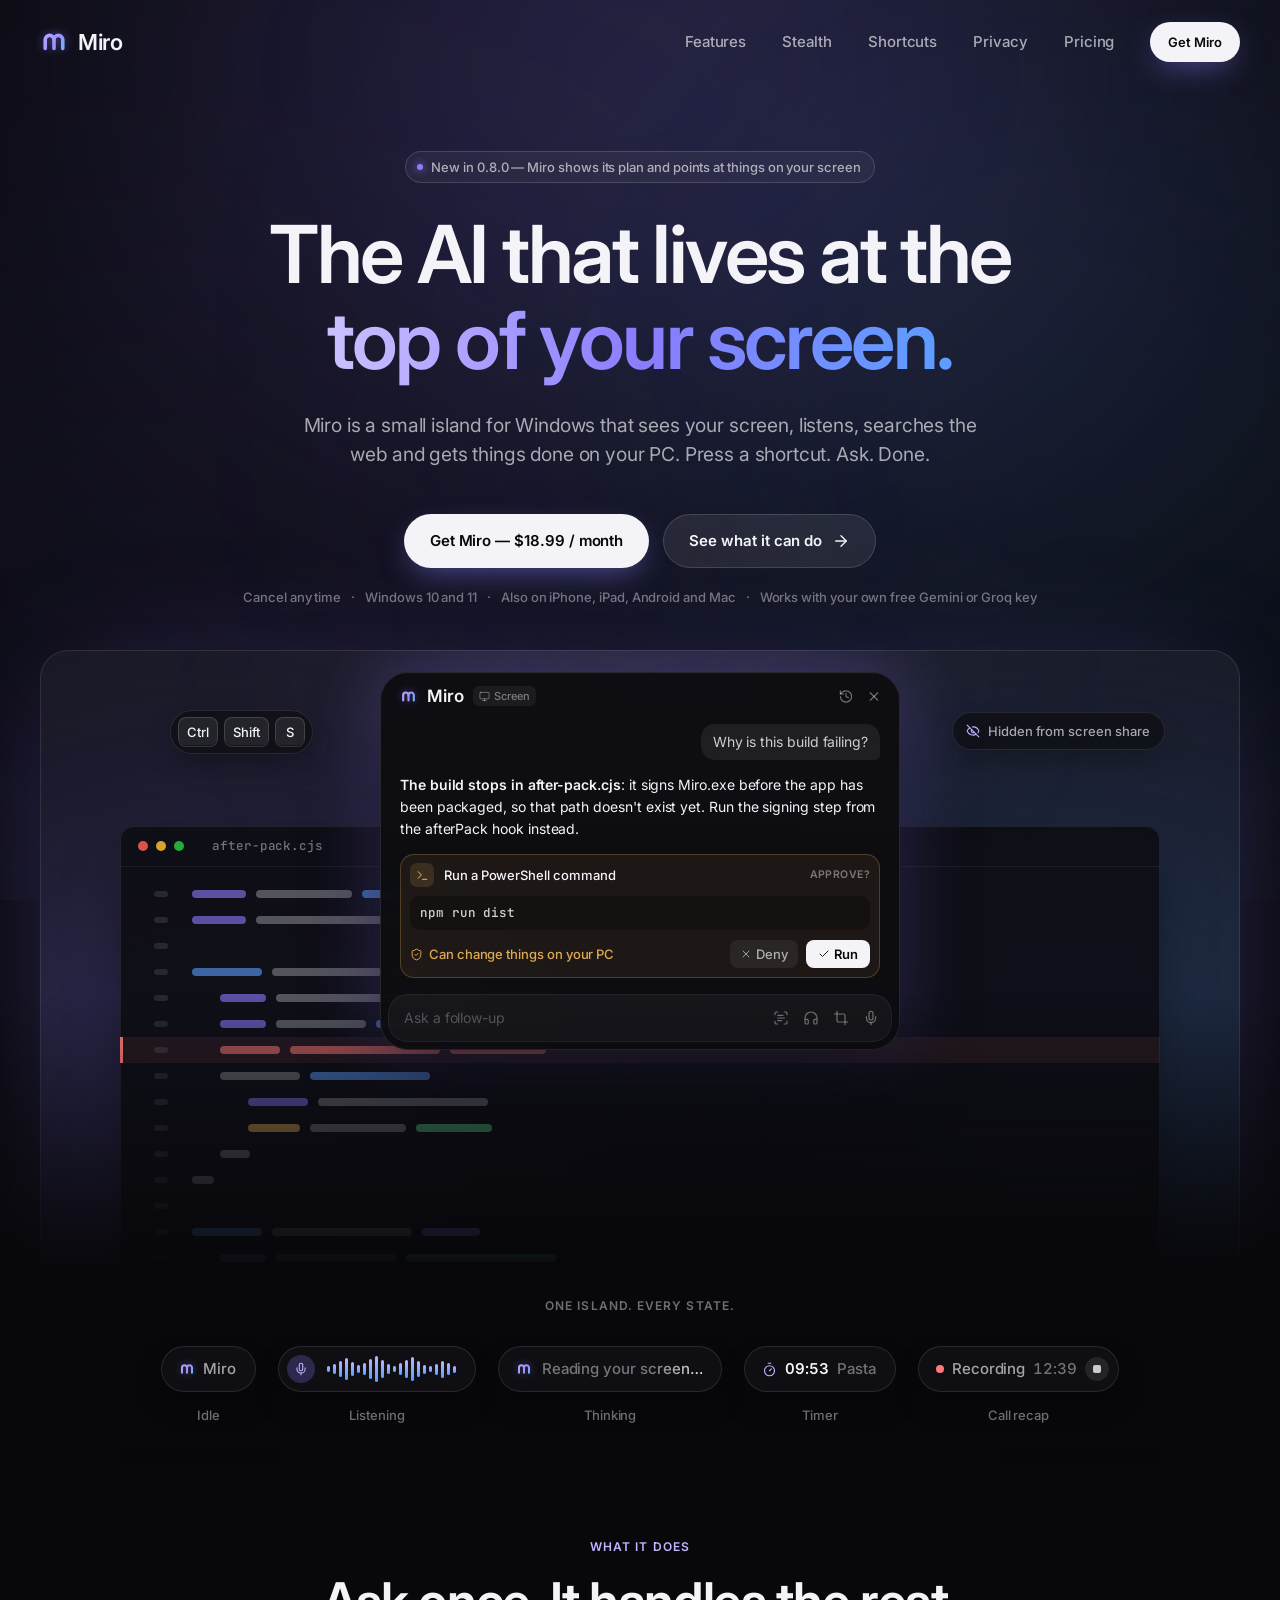
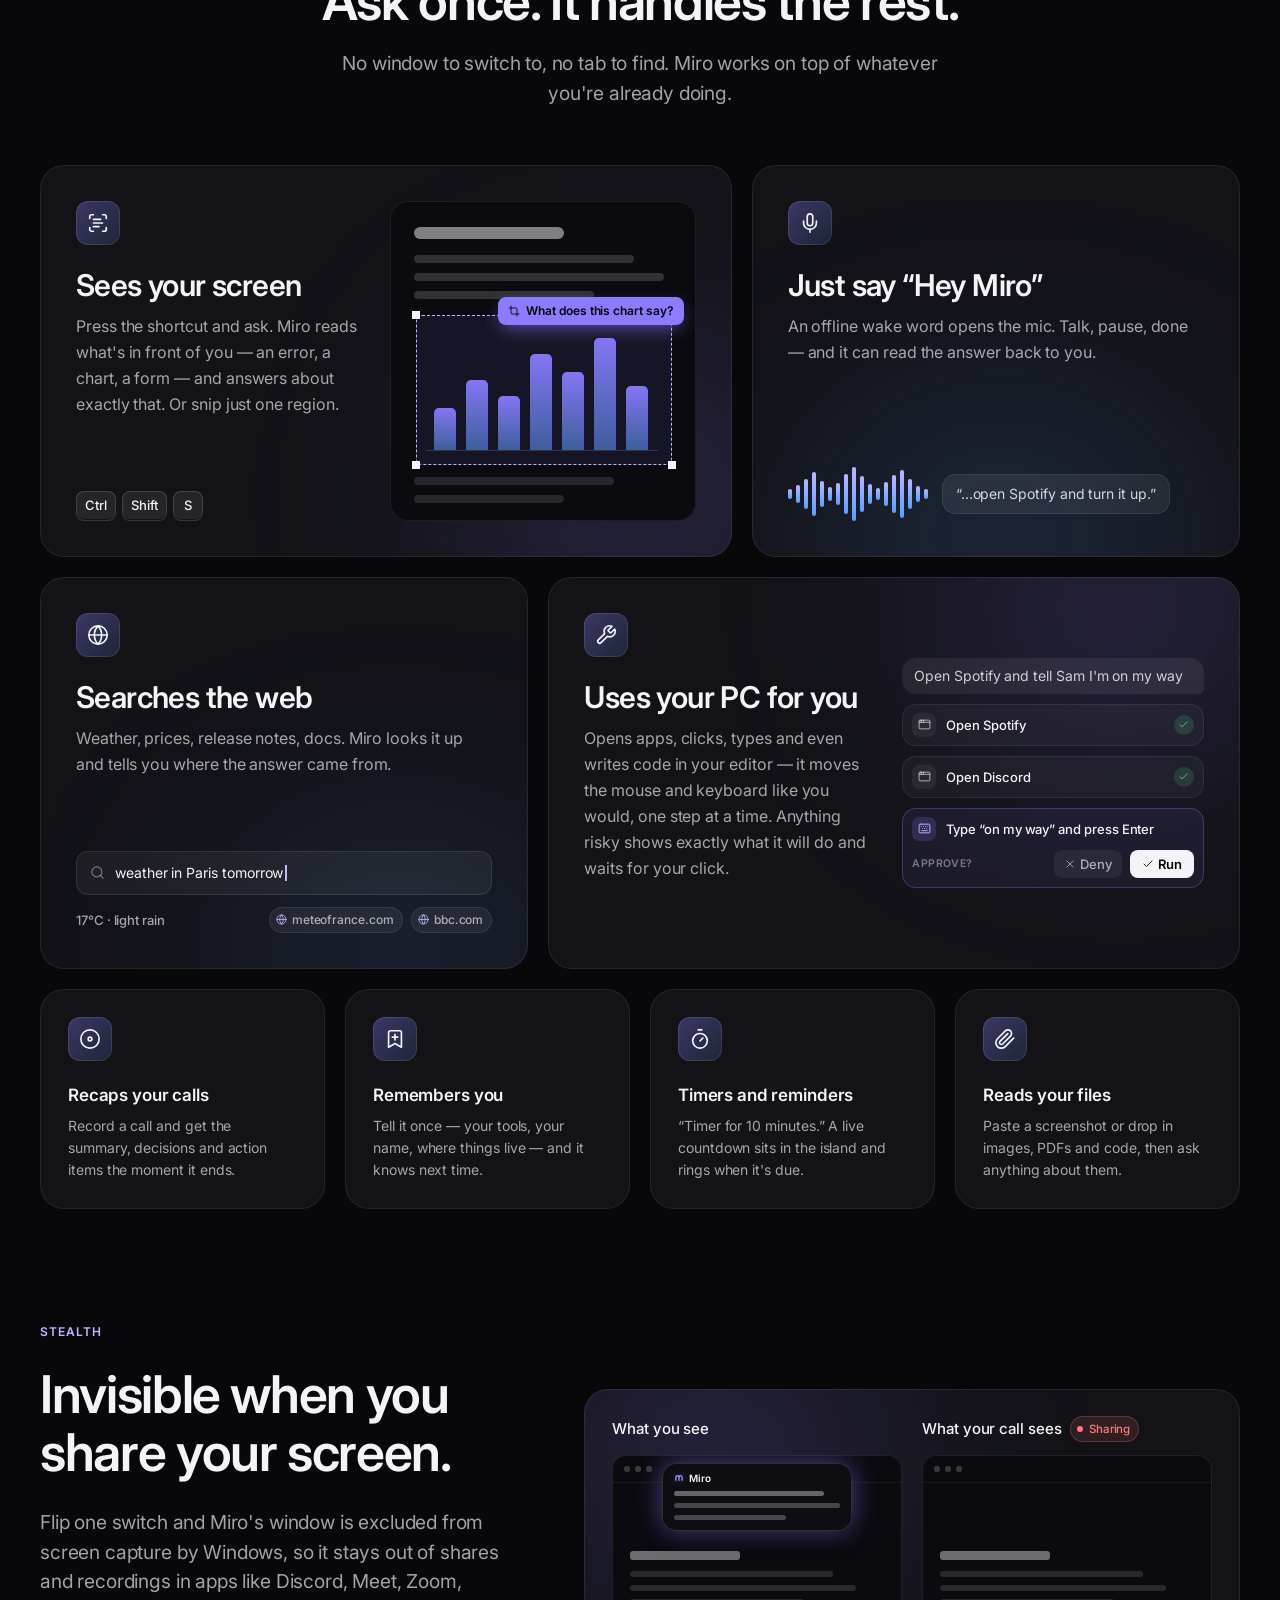
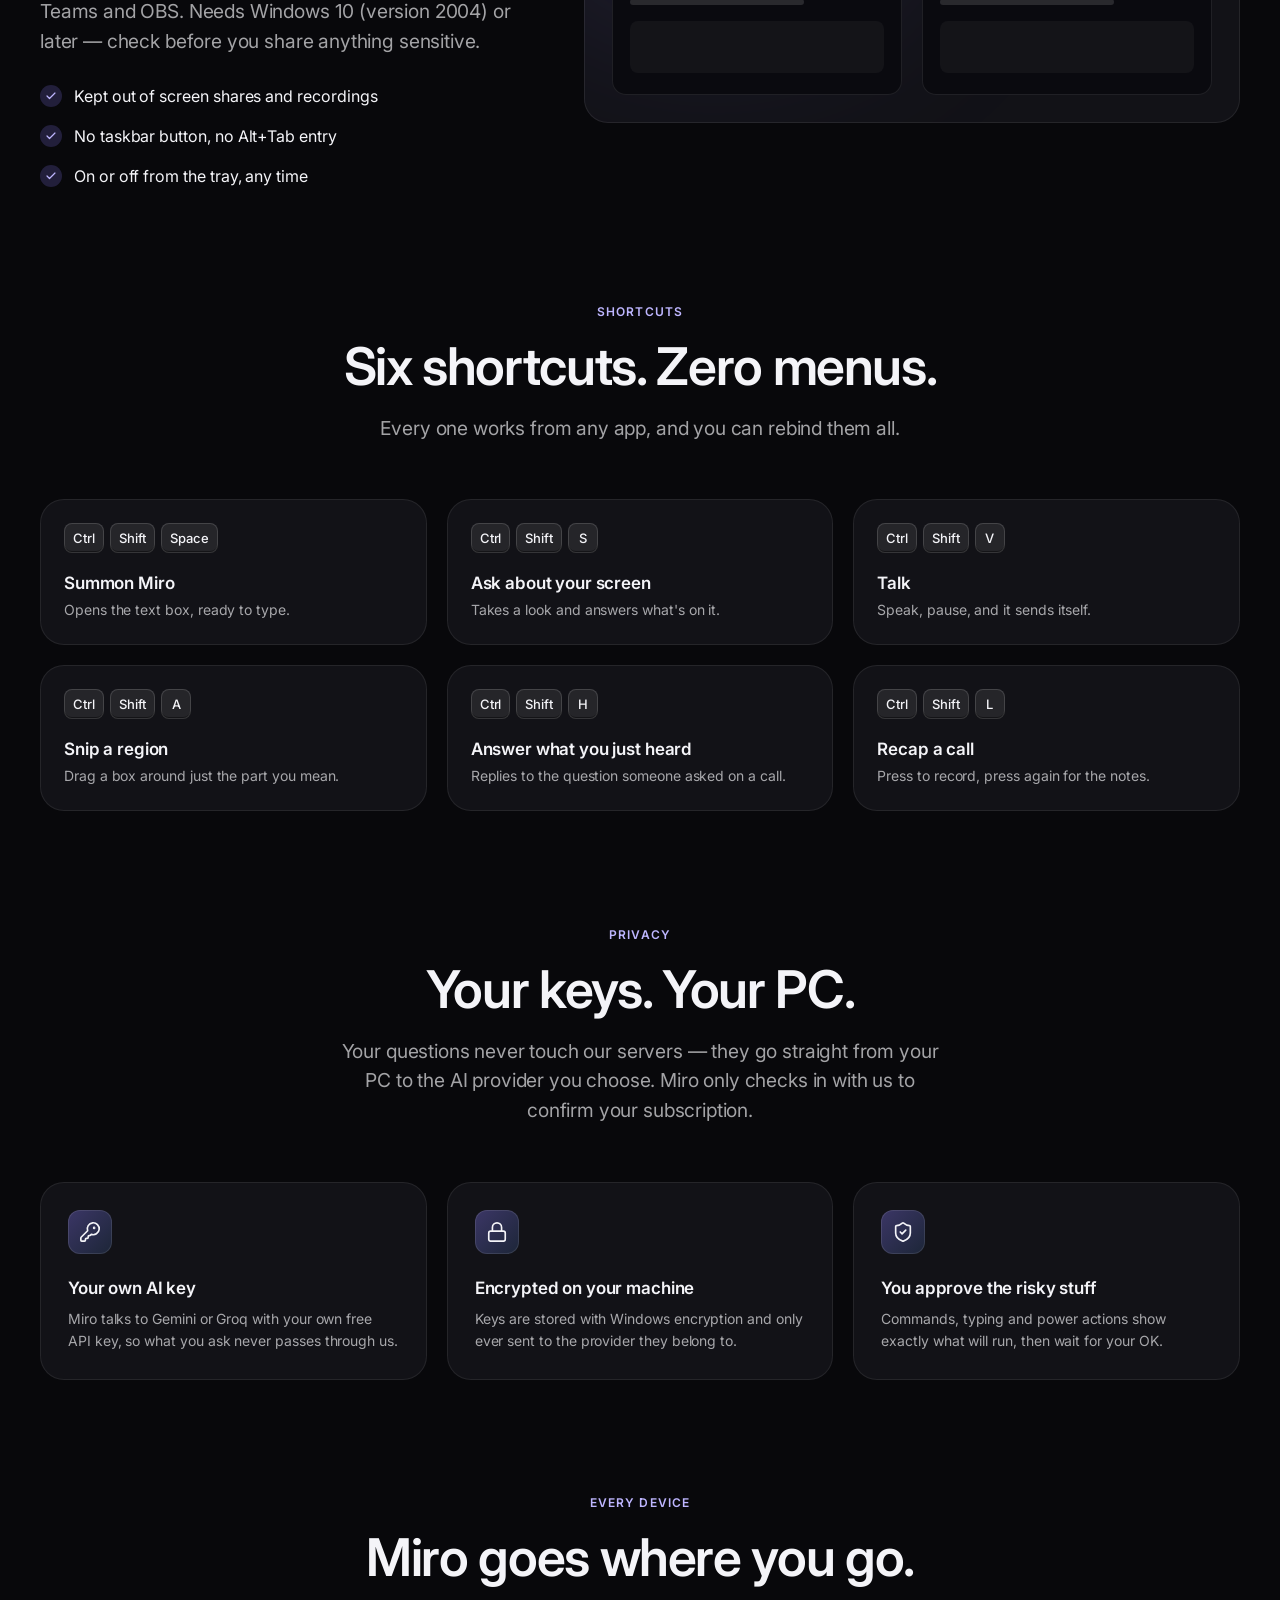
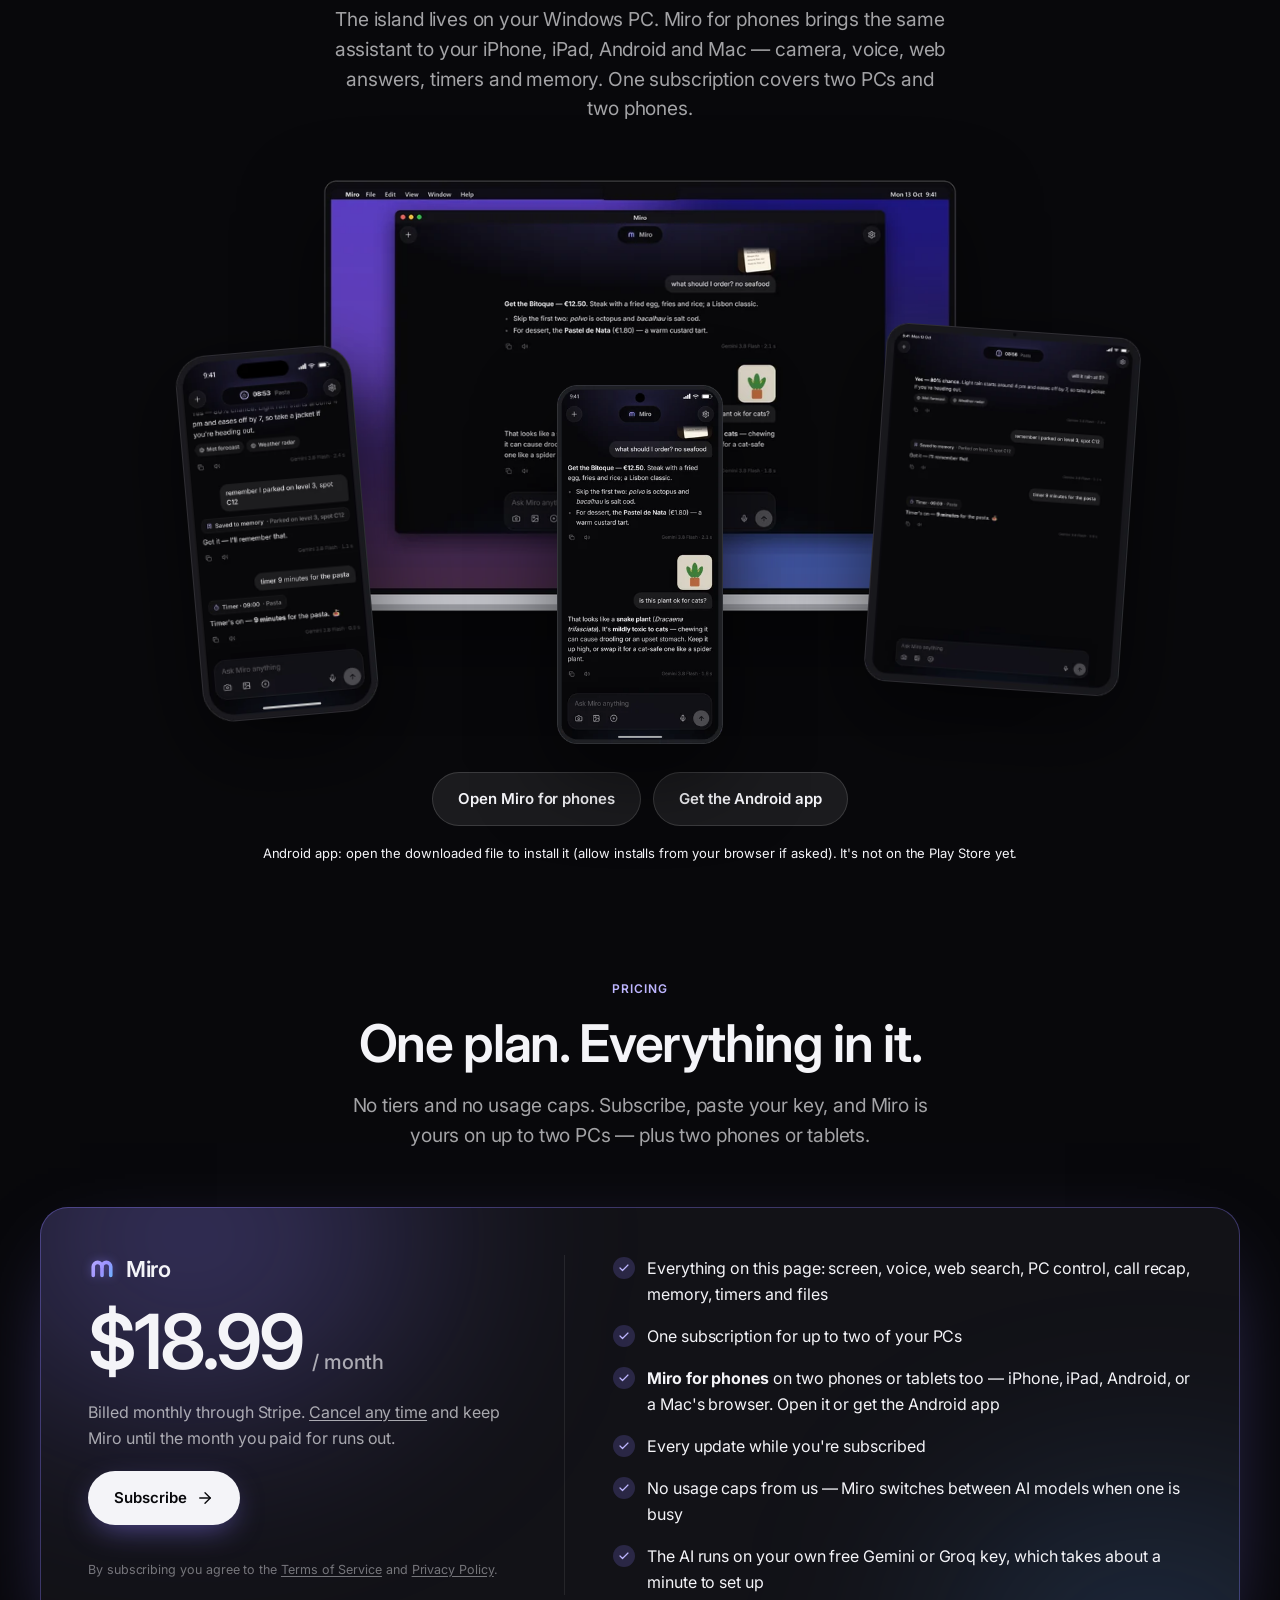
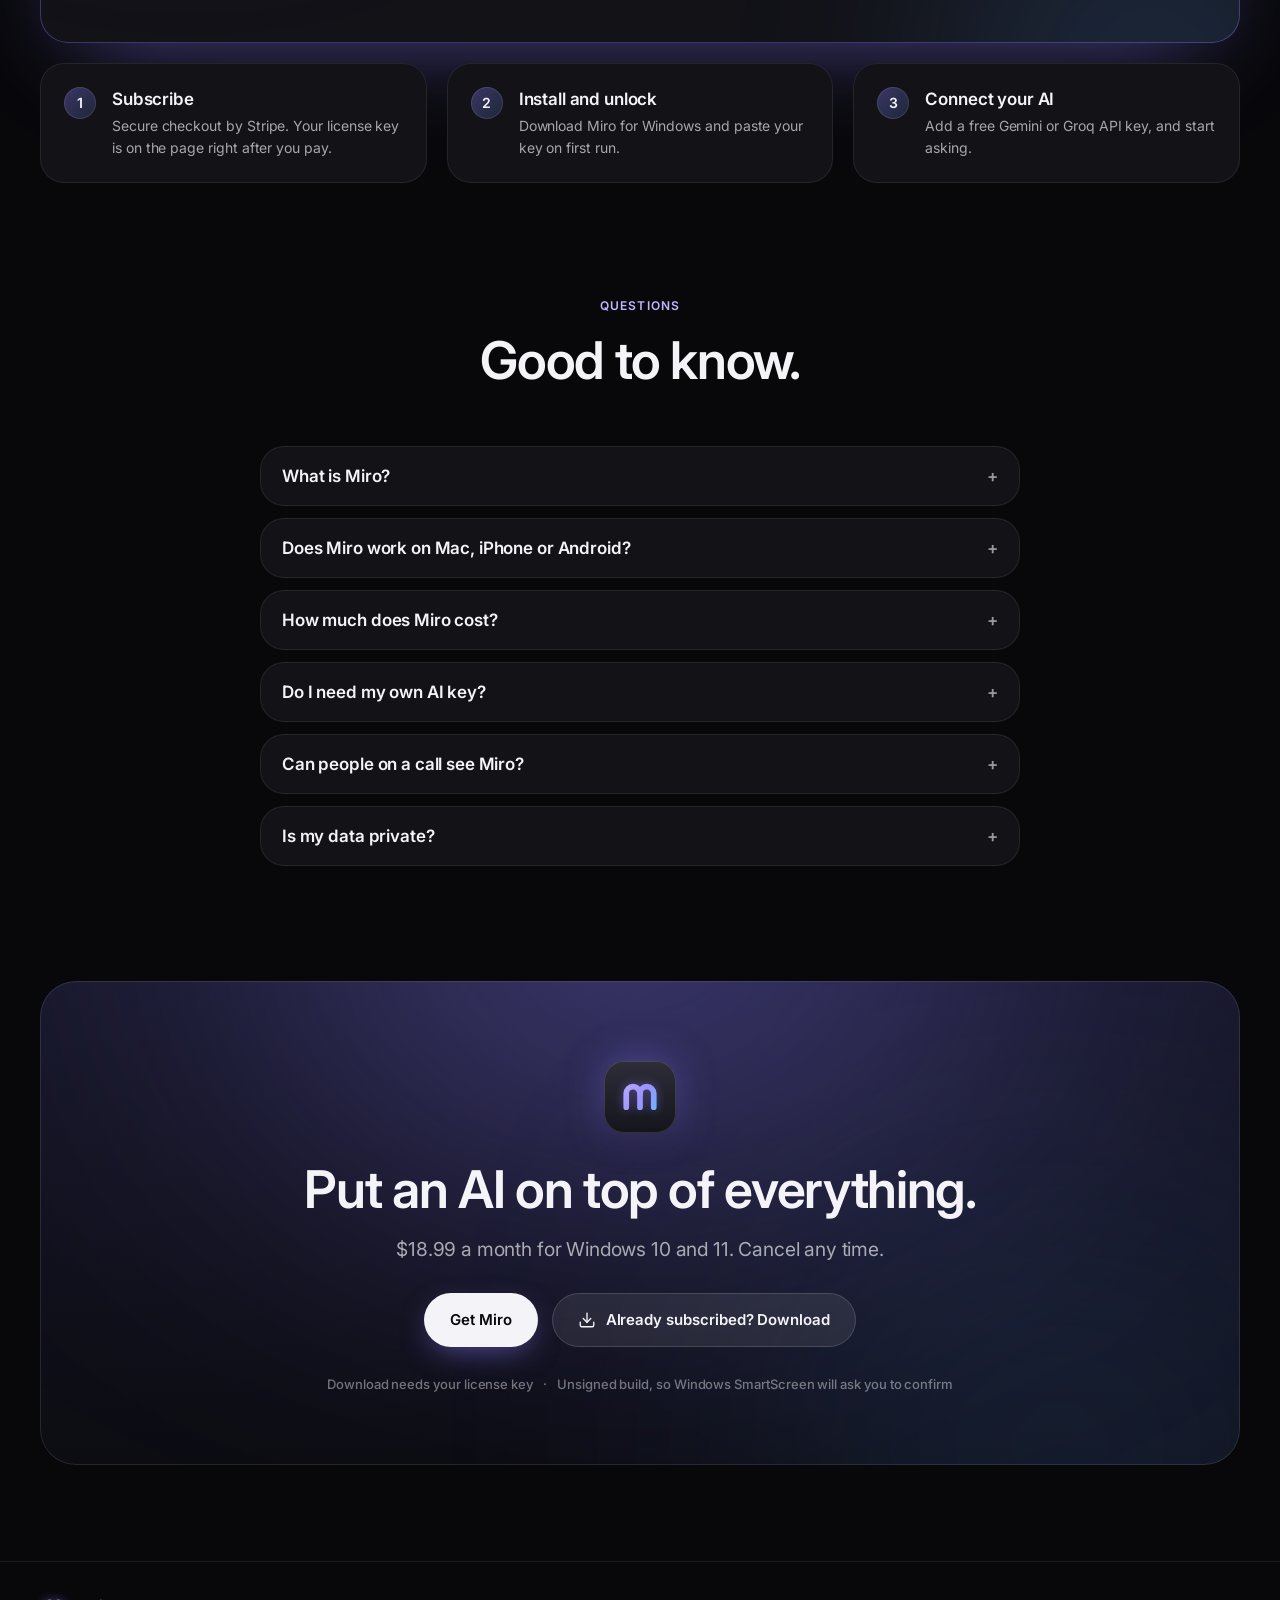
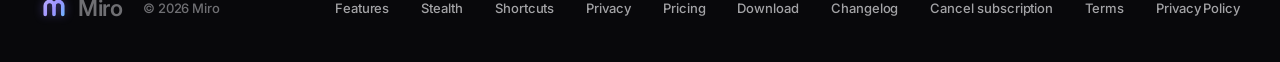
==== index.html @ 2ffd9c53 "Website Co-Authored-By: Claude Opus 5.5 <noreply@anthropic.com>" ====
<!doctype html> <html lang="en"> <head> <meta charset="utf-8" /> <meta name="viewport" content="width=device-width, initial-scale=1" /> <title>Miro — the AI that lives at the top of your screen</title> <meta name="description" content="Miro is a small AI island for Windows that sees your screen, listens, searches the web and gets things done on your PC. $18.99 a month, cancel any time." /> <meta name="theme-color" content="#08080b" /> <meta property="og:title" content="Miro — the AI that lives at the top of your screen" /> <meta property="og:description" content="Press a shortcut. Ask. Done. An AI island for Windows 10 and 11 — $18.99 a month." /> <link rel="canonical" href="https://miroassistant.github.io/" /> <meta property="og:type" content="website" /> <meta property="og:url" content="https://miroassistant.github.io/" /> <meta property="og:image" content="https://miroassistant.github.io/og.png" /> <meta property="og:image:width" content="1200" /> <meta property="og:image:height" content="630" /> <meta name="twitter:card" content="summary_large_image" /> <meta name="twitter:title" content="Miro — the AI that lives at the top of your screen" /> <meta name="twitter:description" content="Sees your screen, listens, searches, gets things done. Windows, Mac, iPhone and Android — $18.99 a month." /> <meta name="twitter:image" content="https://miroassistant.github.io/og.png" /> <script type="application/ld+json">[{"@context": "https://schema.org", "@type": "SoftwareApplication", "name": "Miro", "url": "https://miroassistant.github.io/", "applicationCategory": "ProductivityApplication", "operatingSystem": "Windows 10, Windows 11, iOS, iPadOS, Android, macOS (web)", "description": "An AI island for your screen that sees, listens, searches the web and gets things done on your PC.", "image": "https://miroassistant.github.io/og.png", "offers": {"@type": "Offer", "price": "18.99", "priceCurrency": "USD", "category": "subscription"}}, {"@context": "https://schema.org", "@type": "FAQPage", "mainEntity": [{"@type": "Question", "name": "What is Miro?", "acceptedAnswer": {"@type": "Answer", "text": "Miro is an AI assistant that sits at the top of your Windows screen like a dynamic island. Press a shortcut and ask: it can see your screen, listen, search the web, recap calls, set timers, remember things and do tasks on your PC."}}, {"@type": "Question", "name": "Does Miro work on Mac, iPhone or Android?", "acceptedAnswer": {"@type": "Answer", "text": "Yes. The full island app is for Windows 10 and 11. Miro for phones runs on iPhone, iPad, Android and in a Mac's browser, and your subscription covers two PCs plus two phones or tablets."}}, {"@type": "Question", "name": "How much does Miro cost?", "acceptedAnswer": {"@type": "Answer", "text": "$18.99 a month, billed through Stripe. There are no tiers and no usage caps from us, and you can cancel any time and keep Miro until the month you paid for runs out."}}, {"@type": "Question", "name": "Do I need my own AI key?", "acceptedAnswer": {"@type": "Answer", "text": "Yes, a free Gemini or Groq API key. It takes about a minute to make, and Miro walks you through it on first run."}}, {"@type": "Question", "name": "Can people on a call see Miro?", "acceptedAnswer": {"@type": "Answer", "text": "No. Miro's island and the boxes it draws are hidden from screenshots and screen shares, so only you see them."}}, {"@type": "Question", "name": "Is my data private?", "acceptedAnswer": {"@type": "Answer", "text": "Your questions go straight from your device to the AI provider you pick, never through our servers. Keys are stored with Windows encryption, and Miro waits for your OK before running commands, typing or power actions."}}]}]</script> <link rel="icon" href="favicon.svg" type="image/svg+xml" /> <link rel="preconnect" href="https://fonts.googleapis.com" /> <link rel="preconnect" href="https://fonts.gstatic.com" crossorigin /> <link href="https://fonts.googleapis.com/css2?family=Inter:wght@400;500;600&family=JetBrains+Mono:wght@500&display=swap" rel="stylesheet" /> <link rel="stylesheet" href="styles.css" /> </head> <body> <svg class="sprite" aria-hidden="true"> <defs> <linearGradient id="mg" x1="3" y1="6" x2="21" y2="18" gradientUnits="userSpaceOnUse"> <stop offset="0" stop-color="#B4A8FF" /> <stop offset="0.55" stop-color="#9C92FF" /> <stop offset="1" stop-color="#6FB2FF" /> </linearGradient> </defs> <symbol id="glyph" viewBox="0 0 24 24" fill="none" stroke="url(#mg)" stroke-width="3.1" stroke-linecap="round" stroke-linejoin="round"> <path d="M4.5 17.6V10.1a3.75 3.75 0 0 1 7.5 0v7.5" /> <path d="M12 10.1a3.75 3.75 0 0 1 7.5 0v7.5" /> </symbol> <symbol id="i-scan-text" viewBox="0 0 24 24"><path d="M3 7V5a2 2 0 0 1 2-2h2" /><path d="M17 3h2a2 2 0 0 1 2 2v2" /><path d="M21 17v2a2 2 0 0 1-2 2h-2" /><path d="M7 21H5a2 2 0 0 1-2-2v-2" /><path d="M7 8h8" /><path d="M7 12h10" /><path d="M7 16h6" /></symbol> <symbol id="i-mic" viewBox="0 0 24 24"><path d="M12 2a3 3 0 0 0-3 3v7a3 3 0 0 0 6 0V5a3 3 0 0 0-3-3Z" /><path d="M19 10v2a7 7 0 0 1-14 0v-2" /><line x1="12" x2="12" y1="19" y2="22" /></symbol> <symbol id="i-wrench" viewBox="0 0 24 24"><path d="M14.7 6.3a1 1 0 0 0 0 1.4l1.6 1.6a1 1 0 0 0 1.4 0l3.77-3.77a6 6 0 0 1-7.94 7.94l-6.91 6.91a2.12 2.12 0 0 1-3-3l6.91-6.91a6 6 0 0 1 7.94-7.94l-3.76 3.76z" /></symbol> <symbol id="i-globe" viewBox="0 0 24 24"><circle cx="12" cy="12" r="10" /><path d="M12 2a14.5 14.5 0 0 0 0 20 14.5 14.5 0 0 0 0-20" /><path d="M2 12h20" /></symbol> <symbol id="i-disc" viewBox="0 0 24 24"><circle cx="12" cy="12" r="10" /><circle cx="12" cy="12" r="2" /></symbol> <symbol id="i-bookmark-plus" viewBox="0 0 24 24"><path d="m19 21-7-4-7 4V5a2 2 0 0 1 2-2h10a2 2 0 0 1 2 2v16z" /><line x1="12" x2="12" y1="7" y2="13" /><line x1="15" x2="9" y1="10" y2="10" /></symbol> <symbol id="i-timer" viewBox="0 0 24 24"><line x1="10" x2="14" y1="2" y2="2" /><line x1="12" x2="15" y1="14" y2="11" /><circle cx="12" cy="14" r="8" /></symbol> <symbol id="i-paperclip" viewBox="0 0 24 24"><path d="m21.44 11.05-9.19 9.19a6 6 0 0 1-8.49-8.49l8.57-8.57A4 4 0 1 1 18 8.84l-8.59 8.57a2 2 0 0 1-2.83-2.83l8.49-8.48" /></symbol> <symbol id="i-eye-off" viewBox="0 0 24 24"><path d="M10.733 5.076a10.744 10.744 0 0 1 11.205 6.575 1 1 0 0 1 0 .696 10.747 10.747 0 0 1-1.444 2.49" /><path d="M14.084 14.158a3 3 0 0 1-4.242-4.242" /><path d="M17.479 17.499a10.75 10.75 0 0 1-15.417-5.151 1 1 0 0 1 0-.696 10.75 10.75 0 0 1 4.446-5.143" /><path d="m2 2 20 20" /></symbol> <symbol id="i-keyboard" viewBox="0 0 24 24"><path d="M10 8h.01" /><path d="M12 12h.01" /><path d="M14 8h.01" /><path d="M16 12h.01" /><path d="M18 8h.01" /><path d="M6 8h.01" /><path d="M7 16h10" /><path d="M8 12h.01" /><rect width="20" height="16" x="2" y="4" rx="2" /></symbol> <symbol id="i-key-round" viewBox="0 0 24 24"><path d="M2.586 17.414A2 2 0 0 0 2 18.828V21a1 1 0 0 0 1 1h3a1 1 0 0 0 1-1v-1a1 1 0 0 1 1-1h1a1 1 0 0 0 1-1v-1a1 1 0 0 1 1-1h.172a2 2 0 0 0 1.414-.586l.814-.814a6.5 6.5 0 1 0-4-4z" /><circle cx="16.5" cy="7.5" r=".5" fill="currentColor" /></symbol> <symbol id="i-shield-check" viewBox="0 0 24 24"><path d="M20 13c0 5-3.5 7.5-7.66 8.95a1 1 0 0 1-.67-.01C7.5 20.5 4 18 4 13V6a1 1 0 0 1 1-1c2 0 4.5-1.2 6.24-2.72a1.17 1.17 0 0 1 1.52 0C14.51 3.81 17 5 19 5a1 1 0 0 1 1 1z" /><path d="m9 12 2 2 4-4" /></symbol> <symbol id="i-lock" viewBox="0 0 24 24"><rect width="18" height="11" x="3" y="11" rx="2" ry="2" /><path d="M7 11V7a5 5 0 0 1 10 0v4" /></symbol> <symbol id="i-download" viewBox="0 0 24 24"><path d="M21 15v4a2 2 0 0 1-2 2H5a2 2 0 0 1-2-2v-4" /><polyline points="7 10 12 15 17 10" /><line x1="12" x2="12" y1="15" y2="3" /></symbol> <symbol id="i-arrow-right" viewBox="0 0 24 24"><path d="M5 12h14" /><path d="m12 5 7 7-7 7" /></symbol> <symbol id="i-check" viewBox="0 0 24 24"><path d="M20 6 9 17l-5-5" /></symbol> <symbol id="i-headphones" viewBox="0 0 24 24"><path d="M3 14h3a2 2 0 0 1 2 2v3a2 2 0 0 1-2 2H5a2 2 0 0 1-2-2v-7a9 9 0 0 1 18 0v7a2 2 0 0 1-2 2h-1a2 2 0 0 1-2-2v-3a2 2 0 0 1 2-2h3" /></symbol> <symbol id="i-crop" viewBox="0 0 24 24"><path d="M6 2v14a2 2 0 0 0 2 2h14" /><path d="M18 22V8a2 2 0 0 0-2-2H2" /></symbol> <symbol id="i-history" viewBox="0 0 24 24"><path d="M3 12a9 9 0 1 0 9-9 9.75 9.75 0 0 0-6.74 2.74L3 8" /><path d="M3 3v5h5" /><path d="M12 7v5l4 2" /></symbol> <symbol id="i-app-window" viewBox="0 0 24 24"><rect x="2" y="4" width="20" height="16" rx="2" /><path d="M10 4v4" /><path d="M2 8h20" /><path d="M6 4v4" /></symbol> <symbol id="i-terminal" viewBox="0 0 24 24"><polyline points="4 17 10 11 4 5" /><line x1="12" x2="20" y1="19" y2="19" /></symbol> <symbol id="i-x" viewBox="0 0 24 24"><path d="M18 6 6 18" /><path d="m6 6 12 12" /></symbol> <symbol id="i-monitor" viewBox="0 0 24 24"><rect width="20" height="14" x="2" y="3" rx="2" /><line x1="8" x2="16" y1="21" y2="21" /><line x1="12" x2="12" y1="17" y2="21" /></symbol> <symbol id="i-search" viewBox="0 0 24 24"><circle cx="11" cy="11" r="8" /><path d="m21 21-4.3-4.3" /></symbol> </svg> <div class="aurora" aria-hidden="true"><i></i><i></i><i></i></div> <header class="nav" id="nav"> <div class="wrap"> <a class="logo" href="#top" aria-label="Miro, back to top"><svg class="glyph"><use href="#glyph" /></svg>Miro</a> <nav class="nav-links" aria-label="Sections"> <a href="#features">Features</a> <a href="#stealth">Stealth</a> <a href="#shortcuts">Shortcuts</a> <a href="#privacy">Privacy</a> <a href="#pricing">Pricing</a> <a class="btn btn-primary btn-m" href="#pricing">Get Miro</a> </nav> </div> </header> <main id="top"> <section class="hero"> <div class="wrap"> <div class="hero-intro"> <a class="badge reveal" href="changelog.html">New in 0.8.0 — Miro shows its plan and points at things on your screen</a> <h1 class="display-xl reveal" style="--d: 1">The AI that lives at the<br /><span class="grad">top of your screen.</span></h1> <p class="body-l reveal" style="--d: 2"> Miro is a small island for Windows that sees your screen, listens, searches the web and gets things done on your PC. Press a shortcut. Ask. Done. </p> </div> <div class="hero-actions reveal" style="--d: 3"> <div class="cta-row"> <a class="btn btn-primary" href="#pricing">Get Miro — $18.99 / month</a> <a class="btn btn-secondary" href="#features">See what it can do<svg class="i"><use href="#i-arrow-right" /></svg></a> </div> <p class="fine"><span><a href="cancel.html">Cancel any time</a></span><span>Windows 10 and 11</span><span><a href="app/">Also on iPhone, iPad, Android and Mac</a></span><span>Works with your own free Gemini or Groq key</span></p> </div> <div class="stage reveal" style="--d: 4" id="stage" role="img" aria-label="Miro's island open at the top of a desktop, explaining why a build failed and asking permission to run a command."> <div class="desktop" aria-hidden="true"> <i class="wall" style="left: -120px; top: 260px; width: 620px; height: 420px; background: rgb(139 124 255 / 0.42)"></i> <i class="wall" style="left: 720px; top: 200px; width: 620px; height: 400px; background: rgb(92 158 255 / 0.34)"></i> <i class="wall" style="left: 340px; top: -120px; width: 520px; height: 220px; background: rgb(190 182 255 / 0.16); filter: blur(120px)"></i> <div class="editor"> <div class="editor-bar mono"> <i style="background: #ff5f57"></i><i style="background: #febc2e"></i><i style="background: #28c840"></i><span>after-pack.cjs</span> </div> <div class="code" id="code"></div> </div> <div class="hint" style="left: 130px; top: 60px"> <span class="keys"><kbd class="kbd">Ctrl</kbd><kbd class="kbd">Shift</kbd><kbd class="kbd">S</kbd></span> </div> <div class="hint text label-s" style="left: 912px; top: 62px"><svg class="i"><use href="#i-eye-off" /></svg>Hidden from screen share</div> <div class="island"> <div class="island-head"> <svg class="glyph"><use href="#glyph" /></svg> <span class="heading-s">Miro</span> <span class="chip"><svg class="i"><use href="#i-monitor" /></svg>Screen</span> <span class="tools"><svg class="i"><use href="#i-history" /></svg><svg class="i"><use href="#i-x" /></svg></span> </div> <div class="island-body"> <div class="bubble">Why is this build failing?</div> <p> <strong style="font-weight: 600">The build stops in after-pack.cjs</strong>: it signs Miro.exe before the app has been packaged, so that path doesn't exist yet. Run the signing step from the afterPack hook instead. </p> <div class="action warn"> <div class="action-row"> <span class="ico"><svg class="i"><use href="#i-terminal" /></svg></span>Run a PowerShell command<span class="ask">APPROVE?</span> </div> <pre class="mono">npm run dist</pre> <div class="action-btns"> <span class="note"><svg class="i"><use href="#i-shield-check" /></svg>Can change things on your PC</span> <span class="mini-btn"><svg class="i"><use href="#i-x" /></svg>Deny</span> <span class="mini-btn run"><svg class="i"><use href="#i-check" /></svg>Run</span> </div> </div> </div> <div class="composer"> Ask a follow-up <span class="tools" ><svg class="i"><use href="#i-scan-text" /></svg><svg class="i"><use href="#i-headphones" /></svg><svg class="i"><use href="#i-crop" /></svg ><svg class="i"><use href="#i-mic" /></svg ></span> </div> </div> </div> </div> </div> </section> <section class="states" aria-label="The island's states"> <div class="wrap"> <p class="eyebrow reveal">One island. Every state.</p> <div class="pills"> <div class="state reveal" style="--d: 1"> <div class="pill"><svg class="glyph"><use href="#glyph" /></svg>Miro</div> Idle </div> <div class="state reveal" style="--d: 2"> <div class="pill" style="gap: 12px"> <span class="mic"><svg class="i"><use href="#i-mic" /></svg></span><span class="wave" data-bars="6,10,16,22,14,8,12,20,26,18,10,6,12,18,24,16,9,6,11,17,12,7"></span> </div> Listening </div> <div class="state reveal" style="--d: 3"> <div class="pill" style="gap: 10px"><svg class="glyph"><use href="#glyph" /></svg><span class="shimmer">Reading your screen…</span></div> Thinking </div> <div class="state reveal" style="--d: 4"> <div class="pill"><svg class="i timer"><use href="#i-timer" /></svg><b id="countdown">09:58</b><span class="dim">Pasta</span></div> Timer </div> <div class="state reveal" style="--d: 5"> <div class="pill"><span class="rec"></span>Recording<span class="dim" id="elapsed">12:34</span><span class="stop"></span></div> Call recap </div> </div> </div> </section> <section class="section" id="features"> <div class="wrap"> <div class="section-head"> <p class="eyebrow reveal">What it does</p> <h2 class="display-l reveal" style="--d: 1">Ask once. It handles the rest.</h2> <p class="body-l reveal" style="--d: 2">No window to switch to, no tab to find. Miro works on top of whatever you're already doing.</p> </div> <div class="bento"> <article class="card f-screen reveal"> <i class="glow" style="left: 420px; top: 180px; width: 360px; height: 300px; background: rgb(139 124 255 / 0.2)"></i> <div class="f-col"> <span class="tile"><svg class="i"><use href="#i-scan-text" /></svg></span> <div class="f-copy"> <h3 class="heading-l">Sees your screen</h3> <p class="body-m">Press the shortcut and ask. Miro reads what's in front of you — an error, a chart, a form — and answers about exactly that. Or snip just one region.</p> </div> <span class="keys push"><kbd class="kbd">Ctrl</kbd><kbd class="kbd">Shift</kbd><kbd class="kbd">S</kbd></span> </div> <div class="mini-screen" aria-hidden="true"> <i class="l" style="top: 26px; width: 150px; height: 12px; border-radius: 6px; background: rgb(244 244 248 / 0.5)"></i> <i class="l" style="top: 54px; width: 220px"></i><i class="l" style="top: 72px; width: 250px"></i><i class="l" style="top: 90px; width: 180px"></i> <div class="chart"> <i style="--h: 42; --n: 0"></i><i style="--h: 70; --n: 1"></i><i style="--h: 54; --n: 2"></i><i style="--h: 96; --n: 3"></i><i style="--h: 78; --n: 4"></i><i style="--h: 112; --n: 5"></i ><i style="--h: 64; --n: 6"></i> </div> <i class="l" style="top: 276px; width: 200px; opacity: 0.75"></i><i class="l" style="top: 294px; width: 150px; opacity: 0.75"></i> <div class="snip"></div> <div class="snip-tag"><svg class="i"><use href="#i-crop" /></svg>What does this chart say?</div> </div> </article> <article class="card f-voice reveal" style="--d: 1"> <i class="glow" style="left: 60px; top: 250px; width: 380px; height: 240px; background: rgb(92 158 255 / 0.2)"></i> <div class="f-col"> <span class="tile"><svg class="i"><use href="#i-mic" /></svg></span> <div class="f-copy"> <h3 class="heading-l">Just say “Hey Miro”</h3> <p class="body-m">An offline wake word opens the mic. Talk, pause, done — and it can read the answer back to you.</p> </div> <div class="voice-line push"> <span class="wave big" data-bars="10,18,30,44,26,14,22,40,54,36,20,12,24,38,48,30,16,10"></span> <span class="quote">“…open Spotify and turn it up.”</span> </div> </div> </article> <article class="card f-web reveal"> <i class="glow" style="left: 180px; top: 260px; width: 360px; height: 220px; background: rgb(92 158 255 / 0.16)"></i> <div class="f-col"> <span class="tile"><svg class="i"><use href="#i-globe" /></svg></span> <div class="f-copy"> <h3 class="heading-l">Searches the web</h3> <p class="body-m">Weather, prices, release notes, docs. Miro looks it up and tells you where the answer came from.</p> </div> <div class="search push" aria-hidden="true"> <div class="query"><svg class="i"><use href="#i-search" /></svg><span class="caret">weather in Paris tomorrow</span></div> <div class="sources"> <span>17°C · light rain</span> <span class="source"><svg class="i"><use href="#i-globe" /></svg>meteofrance.com</span> <span class="source"><svg class="i"><use href="#i-globe" /></svg>bbc.com</span> </div> </div> </div> </article> <article class="card f-pc reveal" style="--d: 1"> <i class="glow" style="left: 380px; top: -120px; width: 380px; height: 300px; background: rgb(139 124 255 / 0.18)"></i> <div class="f-col"> <span class="tile"><svg class="i"><use href="#i-wrench" /></svg></span> <div class="f-copy"> <h3 class="heading-l">Uses your PC for you</h3> <p class="body-m">Opens apps, clicks, types and even writes code in your editor — it moves the mouse and keyboard like you would, one step at a time. Anything risky shows exactly what it will do and waits for your click.</p> </div> </div> <div class="actions" aria-hidden="true"> <div class="bubble">Open Spotify and tell Sam I'm on my way</div> <div class="action"> <div class="action-row"> <span class="ico"><svg class="i"><use href="#i-app-window" /></svg></span>Open Spotify<span class="ok"><svg class="i"><use href="#i-check" /></svg></span> </div> </div> <div class="action"> <div class="action-row"> <span class="ico"><svg class="i"><use href="#i-app-window" /></svg></span>Open Discord<span class="ok"><svg class="i"><use href="#i-check" /></svg></span> </div> </div> <div class="action violet"> <div class="action-row"> <span class="ico"><svg class="i"><use href="#i-keyboard" /></svg></span>Type “on my way” and press Enter </div> <div class="action-btns"> <span class="ask">APPROVE?</span> <span class="mini-btn"><svg class="i"><use href="#i-x" /></svg>Deny</span> <span class="mini-btn run"><svg class="i"><use href="#i-check" /></svg>Run</span> </div> </div> </div> </article> <article class="card f-small reveal"> <div class="f-col"> <span class="tile"><svg class="i"><use href="#i-disc" /></svg></span> <div class="f-copy"> <h3 class="heading-s">Recaps your calls</h3> <p class="body-s">Record a call and get the summary, decisions and action items the moment it ends.</p> </div> </div> </article> <article class="card f-small reveal" style="--d: 1"> <div class="f-col"> <span class="tile"><svg class="i"><use href="#i-bookmark-plus" /></svg></span> <div class="f-copy"> <h3 class="heading-s">Remembers you</h3> <p class="body-s">Tell it once — your tools, your name, where things live — and it knows next time.</p> </div> </div> </article> <article class="card f-small reveal" style="--d: 2"> <div class="f-col"> <span class="tile"><svg class="i"><use href="#i-timer" /></svg></span> <div class="f-copy"> <h3 class="heading-s">Timers and reminders</h3> <p class="body-s">“Timer for 10 minutes.” A live countdown sits in the island and rings when it's due.</p> </div> </div> </article> <article class="card f-small reveal" style="--d: 3"> <div class="f-col"> <span class="tile"><svg class="i"><use href="#i-paperclip" /></svg></span> <div class="f-copy"> <h3 class="heading-s">Reads your files</h3> <p class="body-s">Paste a screenshot or drop in images, PDFs and code, then ask anything about them.</p> </div> </div> </article> </div> </div> </section> <section class="section stealth" id="stealth"> <div class="wrap"> <div class="stealth-copy"> <p class="eyebrow reveal">Stealth</p> <h2 class="display-l reveal" style="--d: 1">Invisible when you share your screen.</h2> <p class="body-l reveal" style="--d: 2"> Flip one switch and Miro's window is excluded from screen capture by Windows, so it stays out of shares and recordings in apps like Discord, Meet, Zoom, Teams and OBS. Needs Windows 10 (version 2004) or later — check before you share anything sensitive. </p> <ul class="bullets reveal" style="--d: 3"> <li><svg class="i"><use href="#i-check" /></svg>Kept out of screen shares and recordings</li> <li><svg class="i"><use href="#i-check" /></svg>No taskbar button, no Alt+Tab entry</li> <li><svg class="i"><use href="#i-check" /></svg>On or off from the tray, any time</li> </ul> </div> <div class="card compare reveal" style="--d: 2" role="img" aria-label="Side by side: your screen shows Miro's island; the screen your call sees does not."> <i class="glow" style="left: -40px; top: -60px; width: 340px; height: 260px; background: rgb(139 124 255 / 0.22)"></i> <div aria-hidden="true"> <h3>What you see</h3> <div class="screen"> <i class="l" style="top: 96px; width: 110px; height: 9px; background: rgb(244 244 248 / 0.42)"></i><i class="l" style="top: 116px; width: 70%"></i><i class="l" style="top: 130px; width: 78%"></i ><i class="l" style="top: 144px; width: 60%"></i> <div class="blk"></div> <div class="mini-island"> <span><svg class="glyph"><use href="#glyph" /></svg>Miro</span><i style="width: 150px; background: rgb(244 244 248 / 0.38)"></i><i style="width: 166px"></i><i style="width: 112px"></i> </div> </div> </div> <div aria-hidden="true"> <h3>What your call sees <span class="sharing">Sharing</span></h3> <div class="screen"> <i class="l" style="top: 96px; width: 110px; height: 9px; background: rgb(244 244 248 / 0.42)"></i><i class="l" style="top: 116px; width: 70%"></i><i class="l" style="top: 130px; width: 78%"></i ><i class="l" style="top: 144px; width: 60%"></i> <div class="blk"></div> </div> </div> </div> </div> </section> <section class="section" id="shortcuts"> <div class="wrap"> <div class="section-head"> <p class="eyebrow reveal">Shortcuts</p> <h2 class="display-l reveal" style="--d: 1">Six shortcuts. Zero menus.</h2> <p class="body-l reveal" style="--d: 2">Every one works from any app, and you can rebind them all.</p> </div> <div class="grid-3"> <article class="card shortcut reveal"> <span class="keys"><kbd class="kbd">Ctrl</kbd><kbd class="kbd">Shift</kbd><kbd class="kbd">Space</kbd></span> <div class="f-copy"><h3 class="heading-s">Summon Miro</h3><p class="body-s">Opens the text box, ready to type.</p></div> </article> <article class="card shortcut reveal" style="--d: 1"> <span class="keys"><kbd class="kbd">Ctrl</kbd><kbd class="kbd">Shift</kbd><kbd class="kbd">S</kbd></span> <div class="f-copy"><h3 class="heading-s">Ask about your screen</h3><p class="body-s">Takes a look and answers what's on it.</p></div> </article> <article class="card shortcut reveal" style="--d: 2"> <span class="keys"><kbd class="kbd">Ctrl</kbd><kbd class="kbd">Shift</kbd><kbd class="kbd">V</kbd></span> <div class="f-copy"><h3 class="heading-s">Talk</h3><p class="body-s">Speak, pause, and it sends itself.</p></div> </article> <article class="card shortcut reveal"> <span class="keys"><kbd class="kbd">Ctrl</kbd><kbd class="kbd">Shift</kbd><kbd class="kbd">A</kbd></span> <div class="f-copy"><h3 class="heading-s">Snip a region</h3><p class="body-s">Drag a box around just the part you mean.</p></div> </article> <article class="card shortcut reveal" style="--d: 1"> <span class="keys"><kbd class="kbd">Ctrl</kbd><kbd class="kbd">Shift</kbd><kbd class="kbd">H</kbd></span> <div class="f-copy"><h3 class="heading-s">Answer what you just heard</h3><p class="body-s">Replies to the question someone asked on a call.</p></div> </article> <article class="card shortcut reveal" style="--d: 2"> <span class="keys"><kbd class="kbd">Ctrl</kbd><kbd class="kbd">Shift</kbd><kbd class="kbd">L</kbd></span> <div class="f-copy"><h3 class="heading-s">Recap a call</h3><p class="body-s">Press to record, press again for the notes.</p></div> </article> </div> </div> </section> <section class="section privacy" id="privacy"> <div class="wrap"> <div class="section-head"> <p class="eyebrow reveal">Privacy</p> <h2 class="display-l reveal" style="--d: 1">Your keys. Your PC.</h2> <p class="body-l reveal" style="--d: 2">Your questions never touch our servers — they go straight from your PC to the AI provider you choose. Miro only checks in with us to confirm your subscription.</p> </div> <div class="grid-3"> <article class="card reveal"> <span class="tile"><svg class="i"><use href="#i-key-round" /></svg></span> <div class="f-copy"><h3 class="heading-s">Your own AI key</h3><p class="body-s">Miro talks to Gemini or Groq with your own free API key, so what you ask never passes through us.</p></div> </article> <article class="card reveal" style="--d: 1"> <span class="tile"><svg class="i"><use href="#i-lock" /></svg></span> <div class="f-copy"><h3 class="heading-s">Encrypted on your machine</h3><p class="body-s">Keys are stored with Windows encryption and only ever sent to the provider they belong to.</p></div> </article> <article class="card reveal" style="--d: 2"> <span class="tile"><svg class="i"><use href="#i-shield-check" /></svg></span> <div class="f-copy"><h3 class="heading-s">You approve the risky stuff</h3><p class="body-s">Commands, typing and power actions show exactly what will run, then wait for your OK.</p></div> </article> </div> </div> </section> <section class="section" id="devices"> <div class="wrap"> <div class="section-head"> <p class="eyebrow reveal">Every device</p> <h2 class="display-l reveal" style="--d: 1">Miro goes where you go.</h2> <p class="body-l reveal" style="--d: 2">The island lives on your Windows PC. Miro for phones brings the same assistant to your iPhone, iPad, Android and Mac — camera, voice, web answers, timers and memory. One subscription covers two PCs and two phones.</p> </div> <div class="devices reveal" style="--d: 2"> <img class="dev-mac" src="img/mac.webp" width="846" height="520" alt="Miro for phones open in a Mac's browser" loading="lazy" /> <img class="dev-ipad" src="img/ipad-chat.webp" width="397" height="560" alt="Miro on an iPad" loading="lazy" /> <img class="dev-iphone" src="img/iphone-chat.webp" width="269" height="560" alt="Miro on an iPhone" loading="lazy" /> <img class="dev-android" src="img/android-camera.webp" width="260" height="560" alt="Miro on an Android phone" loading="lazy" /> </div> <p class="devices-cta reveal"><a class="btn btn-secondary" href="app/">Open Miro for phones</a> <a class="btn btn-secondary" href="download/Miro-Android.apk" download>Get the Android app</a></p> <p class="devices-note reveal">Android app: open the downloaded file to install it (allow installs from your browser if asked). It's not on the Play Store yet.</p> </div> </section> <section class="section" id="pricing"> <div class="wrap"> <div class="section-head"> <p class="eyebrow reveal">Pricing</p> <h2 class="display-l reveal" style="--d: 1">One plan. Everything in it.</h2> <p class="body-l reveal" style="--d: 2">No tiers and no usage caps. Subscribe, paste your key, and Miro is yours on up to two PCs — plus two phones or tablets.</p> </div> <div class="card plan reveal"> <i class="glow" style="left: -80px; top: -140px; width: 460px; height: 340px; background: rgb(139 124 255 / 0.3)"></i> <i class="glow" style="right: -120px; bottom: -160px; width: 420px; height: 300px; background: rgb(92 158 255 / 0.18)"></i> <div class="plan-buy"> <span class="logo"><svg class="glyph"><use href="#glyph" /></svg>Miro</span> <p class="price"><b>$18.99</b><span>/ month</span></p> <p class="body-m">Billed monthly through Stripe. <a href="cancel.html">Cancel any time</a> and keep Miro until the month you paid for runs out.</p> <a class="btn btn-primary" data-buy href="#pricing">Subscribe<svg class="i"><use href="#i-arrow-right" /></svg></a> <p class="agree">By subscribing you agree to the <a href="terms.html">Terms of Service</a> and <a href="privacy.html">Privacy Policy</a>.</p> </div> <ul class="plan-list"> <li><svg class="i"><use href="#i-check" /></svg>Everything on this page: screen, voice, web search, PC control, call recap, memory, timers and files</li> <li><svg class="i"><use href="#i-check" /></svg>One subscription for up to two of your PCs</li> <li><svg class="i"><use href="#i-check" /></svg><span><b>Miro for phones</b> on two phones or tablets too — iPhone, iPad, Android, or a Mac's browser. <a href="app/">Open it</a> or <a href="download/Miro-Android.apk" download>get the Android app</a></span></li> <li><svg class="i"><use href="#i-check" /></svg>Every update while you're subscribed</li> <li><svg class="i"><use href="#i-check" /></svg>No usage caps from us — Miro switches between AI models when one is busy</li> <li><svg class="i"><use href="#i-check" /></svg>The AI runs on your own free Gemini or Groq key, which takes about a minute to set up</li> </ul> </div> <ol class="steps"> <li class="card reveal"> <span class="step-n">1</span> <div class="f-copy"><h3 class="heading-s">Subscribe</h3><p class="body-s">Secure checkout by Stripe. Your license key is on the page right after you pay.</p></div> </li> <li class="card reveal" style="--d: 1"> <span class="step-n">2</span> <div class="f-copy"><h3 class="heading-s">Install and unlock</h3><p class="body-s">Download Miro for Windows and paste your key on first run.</p></div> </li> <li class="card reveal" style="--d: 2"> <span class="step-n">3</span> <div class="f-copy"><h3 class="heading-s">Connect your AI</h3><p class="body-s">Add a free Gemini or Groq API key, and start asking.</p></div> </li> </ol> </div> </section> <section class="section" id="faq"> <div class="wrap"> <div class="section-head"> <p class="eyebrow reveal">Questions</p> <h2 class="display-l reveal" style="--d: 1">Good to know.</h2> </div> <div class="faq"> <details class="card reveal"><summary class="heading-s">What is Miro?</summary><p class="body-s">Miro is an AI assistant that sits at the top of your Windows screen like a dynamic island. Press a shortcut and ask: it can see your screen, listen, search the web, recap calls, set timers, remember things and do tasks on your PC.</p></details> <details class="card reveal"><summary class="heading-s">Does Miro work on Mac, iPhone or Android?</summary><p class="body-s">Yes. The full island app is for Windows 10 and 11. Miro for phones runs on iPhone, iPad, Android and in a Mac's browser, and your subscription covers two PCs plus two phones or tablets.</p></details> <details class="card reveal"><summary class="heading-s">How much does Miro cost?</summary><p class="body-s">$18.99 a month, billed through Stripe. There are no tiers and no usage caps from us, and you can cancel any time and keep Miro until the month you paid for runs out.</p></details> <details class="card reveal"><summary class="heading-s">Do I need my own AI key?</summary><p class="body-s">Yes, a free Gemini or Groq API key. It takes about a minute to make, and Miro walks you through it on first run.</p></details> <details class="card reveal"><summary class="heading-s">Can people on a call see Miro?</summary><p class="body-s">No. Miro's island and the boxes it draws are hidden from screenshots and screen shares, so only you see them.</p></details> <details class="card reveal"><summary class="heading-s">Is my data private?</summary><p class="body-s">Your questions go straight from your device to the AI provider you pick, never through our servers. Keys are stored with Windows encryption, and Miro waits for your OK before running commands, typing or power actions.</p></details> </div> </div> </section> <section class="cta" id="download"> <div class="wrap"> <div class="cta-card reveal"> <i class="glow" style="left: calc(50% - 380px); top: -260px; width: 760px; height: 420px; background: rgb(139 124 255 / 0.42)"></i> <i class="glow" style="right: -80px; bottom: -140px; width: 520px; height: 320px; background: rgb(92 158 255 / 0.26)"></i> <span class="app-tile"><svg class="glyph"><use href="#glyph" /></svg></span> <div class="cta-copy"> <h2 class="display-l">Put an AI on top of everything.</h2> <p class="body-l">$18.99 a month for Windows 10 and 11. Cancel any time.</p> </div> <div class="cta-row"> <a class="btn btn-primary" data-buy href="#pricing">Get Miro</a> <a class="btn btn-secondary" data-download href="#download"><svg class="i"><use href="#i-download" /></svg>Already subscribed? Download</a> </div> <p class="fine"><span>Download needs your license key</span><span>Unsigned build, so Windows SmartScreen will ask you to confirm</span></p> </div> </div> </section> </main> <dialog class="dl-dialog" id="dl-dialog" aria-labelledby="dl-title"> <form id="dl-form"> <h2 class="heading-s" id="dl-title">Download Miro</h2> <p class="body-s">Downloads are for subscribers. Paste the license key from the page you got after paying (it starts with MIRO-).</p> <input id="dl-key" name="key" autocomplete="off" spellcheck="false" placeholder="MIRO-XXXXX-XXXXX-XXXXX-XXXXX-XXXXX" /> <p class="dl-msg" id="dl-msg" role="status" aria-live="polite"></p> <div class="dl-row"> <button type="button" class="btn btn-secondary btn-m" id="dl-cancel">Cancel</button> <button type="submit" class="btn btn-primary btn-m" id="dl-submit">Download</button> </div> <p class="dl-fine">No key yet? <a href="#pricing" onclick="document.getElementById('dl-dialog').close()">Subscribe</a> and it's shown right after you pay.</p> </form> </dialog> <footer class="footer"> <div class="wrap"> <div class="footer-brand"> <a class="logo" href="#top"><svg class="glyph"><use href="#glyph" /></svg>Miro</a> <span>© 2026 Miro</span> </div> <nav class="footer-links" aria-label="Footer"> <a href="#features">Features</a><a href="#stealth">Stealth</a><a href="#shortcuts">Shortcuts</a><a href="#privacy">Privacy</a><a href="#pricing">Pricing</a><a href="#download">Download</a><a href="changelog.html">Changelog</a><a href="cancel.html">Cancel subscription</a><a href="terms.html">Terms</a><a href="privacy.html">Privacy Policy</a> </nav> </div> </footer> <script src="main.js"></script> </body> </html>
---- styles.css ----
:root{--bg: #08080b;--bg-raised: #0d0d11;--card: #121217;--glass: rgb(255 255 255 / .045);--glass-strong: rgb(255 255 255 / .08);--line: rgb(255 255 255 / .08);--line-strong: rgb(255 255 255 / .14);--fg: #f4f4f8;--fg-2: rgb(244 244 248 / .66);--fg-3: rgb(244 244 248 / .44);--violet: #8b7cff;--violet-soft: #beb6ff;--azure: #5c9eff;--ok: #5ed492;--warn: #f5b95a;--bad: #ff7a7a;--r-card: 28px;--r-panel: 24px;--r-control: 12px;--r-chip: 8px;--ease: cubic-bezier(.22, 1, .36, 1);--sans: "Inter", "Segoe UI Variable Text", "Segoe UI", system-ui, sans-serif;--mono: "JetBrains Mono", "Cascadia Code", Consolas, ui-monospace, monospace}*,*:before,*:after{box-sizing:border-box}html{scroll-behavior:smooth;scroll-padding-top:96px;-webkit-text-size-adjust:100%;overflow-x:clip}body{margin:0;background:var(--bg);color:var(--fg);font:400 16px/26px var(--sans);letter-spacing:-.004em;-webkit-font-smoothing:antialiased;overflow-x:hidden}h1,h2,h3,p{margin:0}a{color:inherit;text-decoration:none}:focus-visible{outline:2px solid var(--violet-soft);outline-offset:3px;border-radius:6px}.sprite{position:absolute;width:0;height:0}.i{width:1em;height:1em;flex:none;fill:none;stroke:currentColor;stroke-width:1.8;stroke-linecap:round;stroke-linejoin:round}.glyph{width:1em;height:1em;flex:none;filter:drop-shadow(0 0 5px rgb(139 124 255 / .45))}.wrap{width:min(1200px,100% - 48px);margin-inline:auto}.display-xl{font:600 clamp(42px,6.3vw,80px) / 1.075 var(--sans);letter-spacing:-.032em}.display-l{font:600 clamp(32px,4.2vw,52px) / 1.115 var(--sans);letter-spacing:-.026em}.heading-l{font:600 clamp(24px,2.4vw,30px) / 1.2 var(--sans);letter-spacing:-.02em}.heading-s{font:600 17px/24px var(--sans);letter-spacing:-.008em}.body-l{font:400 clamp(17px,1.5vw,20px) / 1.55 var(--sans);letter-spacing:-.008em;color:var(--fg-2)}.body-m{color:var(--fg-2)}.body-s{font-size:14px;line-height:22px;color:var(--fg-2)}.label-s{font:500 13px/18px var(--sans)}.eyebrow{font:600 12px/16px var(--sans);letter-spacing:.09em;text-transform:uppercase;color:var(--violet-soft)}.grad{background:linear-gradient(90deg,#c9c2ff,var(--violet) 50%,var(--azure));-webkit-background-clip:text;background-clip:text;color:transparent}.mono{font:500 12.5px/18px var(--mono)}.logo{display:inline-flex;align-items:center;gap:10px;font:600 22px/28px var(--sans);letter-spacing:-.014em}.logo .glyph{font-size:28px}.btn{display:inline-flex;align-items:center;justify-content:center;gap:10px;height:54px;padding:0 26px;border-radius:999px;font:600 15px/20px var(--sans);letter-spacing:-.004em;white-space:nowrap;transition:transform .25s var(--ease),background .2s,box-shadow .25s var(--ease)}.btn .i{font-size:18px}.btn:active{transform:scale(.97)}.btn-primary{background:var(--fg);color:var(--bg);box-shadow:0 10px 30px -8px #8b7cff8c}.btn-primary:hover{background:#fff;transform:translateY(-2px);box-shadow:0 16px 40px -8px #8b7cffbf}.btn-secondary{background:var(--glass-strong);box-shadow:inset 0 0 0 1px var(--line-strong)}.btn-secondary:hover{background:#ffffff1f}.btn-secondary:hover .i{transform:translate(3px)}.btn-secondary .i{transition:transform .25s var(--ease)}.btn-m{height:40px;padding:0 18px;font-size:13px}.kbd{display:inline-grid;place-items:center;min-width:30px;height:30px;padding:0 9px;border-radius:var(--r-chip);background:var(--glass-strong);box-shadow:inset 0 0 0 1px var(--line-strong),inset 0 -2px #00000073;font:500 13px/1 var(--sans);color:var(--fg)}.keys{display:flex;gap:6px}.badge{display:inline-flex;align-items:center;gap:8px;padding:7px 14px 7px 12px;border-radius:999px;background:var(--glass);box-shadow:inset 0 0 0 1px var(--line-strong);font:500 13px/18px var(--sans);color:var(--fg-2)}.badge:before{content:"";width:6px;height:6px;border-radius:50%;background:var(--violet);box-shadow:0 0 8px var(--violet)}.tile{display:grid;place-items:center;width:44px;height:44px;border-radius:var(--r-control);background:linear-gradient(135deg,#8b7cff57,#5c9eff24);box-shadow:inset 0 0 0 1px #ffffff1a;font-size:22px}.card{position:relative;overflow:hidden;border-radius:var(--r-panel);background:var(--card);box-shadow:inset 0 0 0 1px var(--line);transition:transform .4s var(--ease),box-shadow .4s var(--ease)}.card:hover{transform:translateY(-3px);box-shadow:inset 0 0 0 1px var(--line-strong),0 24px 60px -30px #8b7cff80}.card>*{position:relative}.card .glow{position:absolute;border-radius:50%;filter:blur(110px);pointer-events:none}.section{padding-bottom:clamp(84px,9vw,130px)}.section-head{display:grid;justify-items:center;gap:18px;margin-bottom:56px;text-align:center}.section-head .body-l{max-width:620px}.aurora{position:absolute;inset:0 0 auto;height:900px;overflow:hidden;pointer-events:none}.aurora i{position:absolute;border-radius:50%;filter:blur(220px)}.aurora i:nth-child(1){left:calc(50% - 490px);top:-210px;width:980px;height:560px;background:#8b7cff57}.aurora i:nth-child(2){left:calc(50% + 40px);top:140px;width:760px;height:480px;background:#5c9eff33}.aurora i:nth-child(3){left:calc(50% - 800px);top:420px;width:620px;height:420px;background:#8b7cff29}.nav{position:sticky;top:0;z-index:50;transition:background .3s,box-shadow .3s,backdrop-filter .3s}.nav.stuck{background:#08080bb8;backdrop-filter:blur(18px) saturate(1.4);box-shadow:0 1px 0 var(--line)}.nav .wrap{display:flex;align-items:center;justify-content:space-between;height:84px}.nav-links{display:flex;align-items:center;gap:36px;font:500 15px/20px var(--sans);color:var(--fg-2)}.nav-links a:not(.btn){transition:color .2s}.nav-links a:not(.btn):hover{color:var(--fg)}.hero{position:relative;padding-top:clamp(40px,5.2vw,76px);text-align:center}.hero-intro{display:grid;justify-items:center;gap:28px}.hero-intro .body-l{max-width:680px}.hero-actions{display:grid;justify-items:center;gap:20px;margin-top:44px}.cta-row{display:flex;flex-wrap:wrap;justify-content:center;gap:14px}.fine{font:500 13px/18px var(--sans);color:var(--fg-3)}.fine span+span:before{content:"\b7";margin:0 10px}.stage{position:relative;margin-top:44px;height:calc(640px * var(--s, 1))}.stage:after{content:"";position:absolute;inset:auto -100vw -160px;height:calc(46% + 160px);background:linear-gradient(rgb(8 8 11 / 0),var(--bg) 62%);pointer-events:none}.desktop{position:absolute;left:50%;top:0;width:1200px;height:640px;transform:translate(-50%) scale(var(--s, 1));transform-origin:top center;overflow:hidden;border-radius:28px;background:linear-gradient(#181824,#0a0a0f);box-shadow:inset 0 0 0 1px #ffffff1a,0 30px 140px -30px #8b7cff66,0 40px 80px -20px #0009;text-align:left}.desktop .wall{position:absolute;border-radius:50%;filter:blur(150px)}.editor{position:absolute;left:80px;top:176px;width:1040px;height:520px;border-radius:14px;background:#0d0d13e6;box-shadow:inset 0 0 0 1px #ffffff14,0 24px 60px -12px #00000080;overflow:hidden}.editor-bar{display:flex;align-items:center;gap:8px;height:41px;padding:0 18px;border-bottom:1px solid rgb(255 255 255 / .06);color:var(--fg-3)}.editor-bar i{width:10px;height:10px;border-radius:50%;opacity:.85}.editor-bar span{margin-left:20px}.code{padding-top:14px}.code div{display:flex;align-items:center;gap:10px;height:26px;padding-left:34px}.code div:before{content:"";width:14px;height:6px;margin-right:14px;border-radius:3px;background:#ffffff1a}.code b{height:8px;border-radius:4px;opacity:.6}.code .err{background:#ff7a7a17;box-shadow:inset 3px 0 0 var(--bad)}.hint{position:absolute;display:flex;align-items:center;gap:8px;padding:7px 8px;border-radius:999px;background:#0d0d11b8;box-shadow:inset 0 0 0 1px #ffffff1a,0 12px 30px -8px #0006;color:var(--fg-2)}.hint.text{padding:10px 16px 10px 14px}.hint .i{font-size:14px;color:var(--violet-soft)}.island{position:absolute;left:340px;top:22px;width:520px;border-radius:var(--r-card);background:#0d0d11f2;backdrop-filter:blur(30px);box-shadow:inset 0 0 0 1px #ffffff1c,0 30px 80px -10px #0009,0 0 70px #8b7cff59;animation:float 7s ease-in-out infinite}@keyframes float{50%{transform:translateY(6px)}}.island-head{display:flex;align-items:center;gap:10px;height:48px;padding:0 12px 0 20px}.island-head .glyph{font-size:17px}.island-head .chip{display:inline-flex;align-items:center;gap:4px;padding:3px 6px;border-radius:6px;background:#ffffff0f;font:500 11px/14px var(--sans);color:var(--fg-3)}.island-head .tools{display:flex;margin-left:auto;color:var(--fg-3)}.island-head .tools .i{width:28px;font-size:15px}.island-body{display:grid;gap:14px;padding:4px 20px 16px;font-size:14px;line-height:22px}.bubble{justify-self:end;padding:7px 12px;border-radius:14px 14px 5px;background:#ffffff12;font-size:14px;line-height:22px;color:#f4f4f8d1}.action{border-radius:14px;background:#ffffff09;box-shadow:inset 0 0 0 1px #ffffff12}.action-row{display:flex;align-items:center;gap:10px;height:42px;padding:0 10px;font:500 13px/18px var(--sans)}.action-row .ico{display:grid;place-items:center;width:24px;height:24px;border-radius:7px;background:#ffffff0f;font-size:13px;color:var(--fg-2)}.action-row .ok{display:grid;place-items:center;width:20px;height:20px;margin-left:auto;border-radius:50%;background:#5ed49229;color:var(--ok);font-size:11px}.action-row .ask{margin-left:auto;font:600 10.5px/16px var(--sans);letter-spacing:.04em;color:var(--fg-3)}.action.warn{background:#f5b95a12;box-shadow:inset 0 0 0 1px #f5b95a3d}.action.warn .ico{background:#f5b95a24;color:var(--warn)}.action.violet{background:#8b7cff14;box-shadow:inset 0 0 0 1px #8b7cff4d}.action.violet .ico{background:#8b7cff2e;color:var(--violet-soft)}.action pre{margin:0 10px 10px;padding:8px 10px;border-radius:9px;background:#0000004d;color:#f4f4f8d9}.action-btns{display:flex;align-items:center;gap:8px;padding:0 10px 10px;font:500 13px/18px var(--sans)}.action-btns .note{display:flex;align-items:center;gap:6px;margin-right:auto;color:#f5b95ae6}.action-btns .ask{margin-right:auto;font:600 10.5px/16px var(--sans);letter-spacing:.04em;color:var(--fg-3)}.mini-btn{display:inline-flex;align-items:center;gap:4px;height:28px;padding:0 10px;border-radius:8px;background:#ffffff0f;color:var(--fg-2)}.mini-btn .i{font-size:12px}.mini-btn.run{padding:0 12px;background:var(--fg);color:var(--bg);font-weight:600}.composer{display:flex;align-items:center;height:48px;margin:0 8px 8px;padding:0 6px 0 16px;border-radius:20px;background:#ffffff0b;box-shadow:inset 0 0 0 1px #ffffff0f;font-size:14px;color:#f4f4f84d}.composer .tools{display:flex;margin-left:auto;color:var(--fg-3)}.composer .tools .i{width:30px;font-size:16px}.states{position:relative;padding:8px 0 clamp(84px,9vw,120px);text-align:center}.states .eyebrow{color:var(--fg-3)}.pills{display:flex;flex-wrap:wrap;justify-content:center;gap:22px;margin-top:32px}.state{display:grid;justify-items:center;gap:14px;font:500 13px/18px var(--sans);color:var(--fg-3)}.pill{display:flex;align-items:center;gap:8px;height:46px;padding:0 20px 0 18px;border-radius:999px;background:#0e0e13;box-shadow:inset 0 0 0 1px #ffffff1c,0 14px 30px -10px #00000080;font:500 15px/20px var(--sans);color:var(--fg-2);transition:transform .3s var(--ease),box-shadow .3s var(--ease)}.pill:hover{transform:translateY(-3px);box-shadow:inset 0 0 0 1px #ffffff2e,0 18px 40px -12px #8b7cff8c}.pill .glyph{font-size:16px}.pill b{font-weight:600;color:var(--fg);font-variant-numeric:tabular-nums}.pill .dim{color:var(--fg-3);font-variant-numeric:tabular-nums}.pill .mic{display:grid;place-items:center;width:28px;height:28px;margin-left:-9px;border-radius:50%;background:#8b7cff40;color:var(--violet-soft);font-size:14px}.pill .timer{font-size:15px;color:var(--violet-soft)}.shimmer{background:linear-gradient(90deg,#f4f4f873 30%,#fff,#f4f4f873 70%) 0 0 / 220% 100%;-webkit-background-clip:text;background-clip:text;color:transparent;animation:shimmer 2.4s linear infinite}@keyframes shimmer{to{background-position:-220% 0}}.rec{width:8px;height:8px;border-radius:50%;background:var(--bad);animation:rec 1.8s ease-out infinite}@keyframes rec{0%{box-shadow:0 0 #ff7a7a99}70%,to{box-shadow:0 0 0 7px #ff7a7a00}}.stop{display:grid;place-items:center;width:24px;height:24px;margin-right:-10px;border-radius:50%;background:#ffffff17}.stop:after{content:"";width:8px;height:8px;border-radius:2px;background:#f4f4f8cc}.wave{display:flex;align-items:center;gap:3px}.wave i{width:3px;height:calc(var(--h) * 1px);border-radius:2px;background:linear-gradient(var(--violet-soft),var(--azure));animation:wave 1.1s ease-in-out infinite alternate;animation-delay:calc(var(--n) * -.09s)}.wave.big{gap:4px}.wave.big i{width:4px}@keyframes wave{0%{transform:scaleY(.35)}}.bento{display:grid;grid-template-columns:repeat(12,1fr);gap:20px}.bento>.card{padding:36px}.f-screen{grid-column:span 7;display:flex;gap:28px;min-height:392px}.f-voice{grid-column:span 5}.f-web{grid-column:span 5;min-height:392px}.f-pc{grid-column:span 7;display:flex;gap:32px}.f-small{grid-column:span 3;padding:28px!important}.f-col{display:flex;flex-direction:column;align-items:flex-start;gap:22px;height:100%}.f-screen .f-col,.f-pc .f-col{flex:0 0 286px}.f-copy{display:grid;gap:10px}.f-col .push{margin-top:auto}.f-small .f-copy{gap:8px}.mini-screen{position:relative;flex:1;min-width:0;min-height:320px;border-radius:18px;background:#0a0a0f;box-shadow:inset 0 0 0 1px #ffffff14;overflow:hidden}.mini-screen .l{position:absolute;left:24px;max-width:calc(100% - 48px);height:8px;border-radius:4px;background:#f4f4f829}.chart{position:absolute;left:36px;top:130px;right:38px;display:flex;align-items:flex-end;gap:10px;height:120px;padding-left:8px;border-bottom:1px solid rgb(255 255 255 / .14)}.chart i{flex:0 1 22px;height:calc(var(--h) * 1px);border-radius:5px 5px 0 0;background:linear-gradient(#8b7cfff2,#5c9eff8c);transform-origin:bottom;animation:grow .9s var(--ease) both;animation-delay:calc(var(--n) * .07s + .2s);animation-play-state:paused}.in .chart i{animation-play-state:running}@keyframes grow{0%{transform:scaleY(0)}}.snip{position:absolute;left:26px;right:24px;top:114px;height:150px;border:1.5px dashed var(--violet-soft);border-radius:6px;background:#8b7cff1a}.snip:before,.snip:after{content:"";position:absolute;inset:-5px;background:linear-gradient(var(--fg),var(--fg)) 0 0 / 8px 8px no-repeat,linear-gradient(var(--fg),var(--fg)) 100% 0 / 8px 8px no-repeat,linear-gradient(var(--fg),var(--fg)) 0 100% / 8px 8px no-repeat,linear-gradient(var(--fg),var(--fg)) 100% 100% / 8px 8px no-repeat}.snip:after{display:none}.snip-tag{position:absolute;right:12px;top:96px;display:flex;align-items:center;gap:6px;padding:5px 10px;border-radius:8px;background:var(--violet);box-shadow:0 6px 18px -4px #8b7cff99;font:600 12px/18px var(--sans);color:var(--bg);white-space:nowrap}.voice-line{display:flex;align-items:center;gap:14px}.quote{padding:9px 14px;border-radius:14px;background:#ffffff12;box-shadow:inset 0 0 0 1px #ffffff14;font-size:14px;line-height:22px;color:#f4f4f8d9}.search{display:grid;gap:12px;width:100%}.query{display:flex;align-items:center;gap:10px;height:44px;padding:0 14px;border-radius:var(--r-control);background:#ffffff0d;box-shadow:inset 0 0 0 1px #ffffff17;font-size:14px}.query .i{font-size:15px;color:var(--fg-3)}.caret:after{content:"";display:inline-block;width:1.5px;height:16px;margin-left:2px;vertical-align:-3px;background:var(--violet-soft);animation:blink 1.1s steps(2) infinite}@keyframes blink{50%{opacity:0}}.sources{display:flex;flex-wrap:wrap;align-items:center;gap:8px;font:500 13px/18px var(--sans);color:var(--fg-2)}.sources span:first-child{margin-right:auto}.source{display:inline-flex;align-items:center;gap:5px;padding:4px 9px 4px 7px;border-radius:999px;background:#ffffff0f;box-shadow:inset 0 0 0 1px #ffffff14;font-size:12px}.source .i{font-size:11px;color:var(--violet-soft)}.actions{flex:1;min-width:0;display:flex;flex-direction:column;justify-content:center;gap:10px}.stealth .wrap{display:grid;grid-template-columns:minmax(0,480px) minmax(0,1fr);align-items:center;gap:64px}.stealth-copy{display:grid;gap:26px}.bullets{display:grid;gap:14px;margin:0;padding:0;list-style:none;color:var(--fg)}.bullets li{display:flex;align-items:center;gap:12px}.bullets .i{width:22px;height:22px;padding:5px;border-radius:50%;background:#8b7cff33;color:var(--violet-soft);stroke-width:2.4}.compare{display:grid;grid-template-columns:1fr 1fr;gap:20px;padding:28px}.compare h3{display:flex;align-items:center;gap:8px;height:24px;margin-bottom:14px;font:500 15px/20px var(--sans)}.sharing{display:inline-flex;align-items:center;gap:6px;padding:3px 9px 3px 7px;border-radius:999px;background:#ff7a7a1f;box-shadow:inset 0 0 0 1px #ff7a7a40;font-size:11.5px;color:var(--bad)}.sharing:before{content:"";width:6px;height:6px;border-radius:50%;background:var(--bad)}.screen{position:relative;height:240px;border-radius:14px;background:#0a0a0f;box-shadow:inset 0 0 0 1px #ffffff17;overflow:hidden}.screen:before{content:"";position:absolute;inset:0 0 auto;height:28px;border-bottom:1px solid rgb(255 255 255 / .06);background:radial-gradient(circle 3px at 15px 14px,rgb(255 255 255 / .18) 98%,transparent),radial-gradient(circle 3px at 26px 14px,rgb(255 255 255 / .18) 98%,transparent),radial-gradient(circle 3px at 37px 14px,rgb(255 255 255 / .18) 98%,transparent)}.screen .l{position:absolute;left:18px;height:6px;border-radius:3px;background:#f4f4f821}.screen .blk{position:absolute;inset:166px 18px auto;height:52px;border-radius:8px;background:#ffffff0a}.mini-island{position:absolute;left:50%;top:8px;display:grid;gap:7px;width:190px;margin-left:-95px;padding:9px 12px 11px;border-radius:14px;background:#0e0e13f7;box-shadow:inset 0 0 0 1px #ffffff24,0 0 26px #8b7cff80,0 10px 20px -6px #0009;font:600 10px/12px var(--sans);animation:float 5s ease-in-out infinite}.mini-island span{display:flex;align-items:center;gap:5px}.mini-island .glyph{font-size:10px}.mini-island i{height:5px;border-radius:3px;background:#f4f4f83d}.grid-3{display:grid;grid-template-columns:repeat(3,1fr);gap:20px}.shortcut{display:grid;gap:18px;padding:24px}.shortcut .f-copy{gap:4px}.privacy .card{display:grid;align-content:start;gap:22px;padding:28px}.privacy .f-copy{gap:8px}.plan{display:grid;grid-template-columns:minmax(0,420px) minmax(0,1fr);gap:56px;padding:48px;border-radius:var(--r-card);box-shadow:inset 0 0 0 1px #8b7cff59,0 30px 90px -40px #8b7cff99}.plan:hover{transform:none;box-shadow:inset 0 0 0 1px #8b7cff80,0 30px 90px -36px #8b7cffbf}.plan-buy{display:grid;justify-items:start;align-content:start;gap:20px}.price{display:flex;align-items:baseline;gap:10px;color:var(--fg-2);font:500 20px/1 var(--sans)}.price b{font:600 clamp(56px,6vw,76px) / 1 var(--sans);letter-spacing:-.04em;color:var(--fg)}.plan-list{display:grid;align-content:center;gap:16px;margin:0;padding:0 0 0 48px;border-left:1px solid var(--line);list-style:none;color:var(--fg)}.plan-list li{display:flex;align-items:flex-start;gap:12px}.plan-list .i{width:22px;height:22px;margin-top:2px;padding:5px;border-radius:50%;background:#8b7cff33;color:var(--violet-soft);stroke-width:2.4}.steps{display:grid;grid-template-columns:repeat(3,1fr);gap:20px;margin:20px 0 0;padding:0;list-style:none}.steps .card{display:flex;align-items:flex-start;gap:16px;padding:24px}.steps .f-copy{gap:4px}.step-n{display:grid;place-items:center;flex:none;width:32px;height:32px;border-radius:50%;background:linear-gradient(135deg,#8b7cff57,#5c9eff24);box-shadow:inset 0 0 0 1px #ffffff1a;font:600 14px/1 var(--sans)}.cta{padding-bottom:96px}.cta-card{position:relative;display:grid;justify-items:center;gap:28px;padding:80px 32px 72px;border-radius:36px;background:linear-gradient(#17172a,#0c0c12);box-shadow:inset 0 0 0 1px #ffffff1a;overflow:hidden;text-align:center}.cta-card>*{position:relative}.cta-card .glow{position:absolute;border-radius:50%;filter:blur(160px);pointer-events:none}.app-tile{display:grid;place-items:center;width:72px;height:72px;border-radius:20px;background:linear-gradient(#2e2e3a,#14141b);box-shadow:inset 0 0 0 1px #ffffff1f,0 0 40px -6px #8b7cff99,0 12px 28px -8px #0009;font-size:44px}.cta-copy{display:grid;gap:16px}.footer{border-top:1px solid var(--line)}.footer .wrap{display:flex;flex-wrap:wrap;align-items:center;justify-content:space-between;gap:20px;padding:32px 0 40px}.footer-brand{display:flex;align-items:center;gap:20px;font:500 13px/18px var(--sans);color:var(--fg-3)}.footer-links{display:flex;flex-wrap:wrap;gap:32px;font:500 13px/18px var(--sans);color:var(--fg-2)}.footer-links a:hover{color:var(--fg)}.reveal{opacity:0;transform:translateY(22px);transition:opacity .8s var(--ease),transform .8s var(--ease);transition-delay:calc(var(--d, 0) * 80ms)}.reveal.in{opacity:1;transform:none}@media (max-width: 1020px){.f-screen,.f-voice,.f-web,.f-pc{grid-column:span 12}.f-small{grid-column:span 6}.f-voice,.f-web{min-height:0}.f-voice .f-col,.f-web .f-col{gap:22px}.f-voice .push,.f-web .push{margin-top:12px}.stealth .wrap{grid-template-columns:1fr;gap:40px}.plan{grid-template-columns:1fr;gap:36px;padding:36px}.plan-list{padding:36px 0 0;border-left:0;border-top:1px solid var(--line)}.grid-3{grid-template-columns:repeat(2,1fr)}}@media (max-width: 720px){.nav-links a:not(.btn){display:none}.display-xl br{display:none}.nav .wrap{height:68px}.f-screen,.f-pc{flex-direction:column}.f-screen .f-col,.f-pc .f-col{flex:none;height:auto}.bento>.card{padding:26px}.f-small{grid-column:span 12}.grid-3,.compare,.steps{grid-template-columns:1fr}.plan{padding:28px}.voice-line{flex-wrap:wrap}.fine span{display:block}.fine span+span:before{content:none}.pills{gap:16px 12px}}@media (prefers-reduced-motion: reduce){html{scroll-behavior:auto}*,*:before,*:after{animation:none!important;transition:none!important}.reveal{opacity:1;transform:none}}.dl-dialog{width:min(460px,calc(100vw - 32px));padding:28px;border:0;border-radius:22px;color:var(--fg);background:#121218;box-shadow:inset 0 0 0 1px var(--line-strong),0 40px 120px -20px #000000e6}.dl-dialog::backdrop{background:#040408b3;backdrop-filter:blur(6px)}.dl-dialog h2{margin:0 0 8px}.dl-dialog p{margin:0;color:var(--fg-2)}.dl-dialog input{width:100%;box-sizing:border-box;height:48px;margin:18px 0 8px;padding:0 14px;border:0;border-radius:12px;outline:none;color:var(--fg);background:#0006;box-shadow:inset 0 0 0 1px var(--line-strong);font:500 14px/1 JetBrains Mono,ui-monospace,monospace}.dl-dialog input:focus{box-shadow:inset 0 0 0 1.5px #8b7cffe6}.dl-msg{min-height:20px;font-size:13px}.dl-msg.ok{color:#5ed492}.dl-msg.bad{color:#ff7a7a}.dl-row{display:flex;justify-content:flex-end;gap:10px;margin-top:14px}.dl-row .btn:disabled{opacity:.5;cursor:wait}.dl-fine{margin-top:16px!important;font-size:13px}.dl-fine a{color:#beb6ff}.legal-top{padding:22px 0;border-bottom:1px solid var(--line-strong)}.legal-top .wrap{display:flex;align-items:center;justify-content:space-between}.legal-top .logo img,.legal-page .footer .logo img{margin-right:8px;vertical-align:-4px}.legal-back{color:var(--fg-2);font-size:14px}.legal-back:hover{color:var(--fg)}.legal{max-width:820px;padding-top:56px;padding-bottom:96px}.legal h1{margin:0 0 6px;font:600 clamp(32px,4.2vw,46px) / 1.15 var(--sans);letter-spacing:-.02em}.legal-date{margin:0 0 32px;color:var(--fg-3);font-size:14px}.legal h2{margin:44px 0 12px;font:600 22px/1.3 var(--sans)}.legal p,.legal li{color:var(--fg-2)}.legal b{color:var(--fg)}.legal ul{padding-left:20px}.legal li{margin:6px 0}.legal a{color:#beb6ff}.legal code{font:500 13px/1 JetBrains Mono,ui-monospace,monospace;color:var(--fg);background:#ffffff0f;padding:2px 6px;border-radius:6px}.legal-table{overflow-x:auto;margin:16px 0;border-radius:14px;box-shadow:inset 0 0 0 1px var(--line-strong)}.legal table{width:100%;min-width:560px;border-collapse:collapse;font-size:14px;line-height:1.5}.legal th,.legal td{padding:12px 14px;text-align:left;vertical-align:top;border-bottom:1px solid rgb(255 255 255 / .06);color:var(--fg-2)}.legal th{color:var(--fg);font-weight:600;background:#ffffff08}.legal tr:last-child td{border-bottom:0}.legal td:first-child{color:var(--fg);font-weight:500}.cancel-cta{margin:8px 0 12px}.dim-note{color:var(--fg-3)!important;font-size:14px}.plan-buy .agree{margin:12px 0 0;font-size:12.5px;color:var(--fg-3)}.plan-buy .agree a,.plan-buy .body-m a,.cta .fine a{color:inherit;text-decoration:underline;text-underline-offset:2px}.legal a.btn-primary{color:var(--bg);text-decoration:none}.release{padding:4px 0 8px;border-bottom:1px solid var(--line-strong)}.release:last-of-type{border-bottom:0}.release h2 span{margin-left:10px;font:500 14px/1 var(--sans);color:var(--fg-3)}.devices{position:relative;height:560px;max-width:980px;margin:40px auto 0}.devices img{position:absolute;height:auto;filter:drop-shadow(0 30px 40px rgb(0 0 0 / .5))}.dev-mac{width:72%;left:14%;top:0}.dev-ipad{width:26%;right:0;top:150px;transform:rotate(4deg)}.dev-iphone{width:18%;left:4%;top:170px;transform:rotate(-5deg)}.dev-android{width:17%;left:41.5%;top:205px}.devices-cta{text-align:center;margin-top:28px}@media (max-width: 720px){.devices{height:330px}.dev-mac{width:90%;left:5%}.dev-ipad{top:120px;width:30%}.dev-iphone{top:130px;width:22%}.dev-android{top:160px;width:21%;left:39.5%}}.faq{display:grid;gap:12px;max-width:760px;margin:32px auto 0}.faq details{padding:18px 22px}.faq summary{cursor:pointer;list-style:none;display:flex;justify-content:space-between;gap:16px}.faq summary::-webkit-details-marker{display:none}.faq summary:after{content:"+";opacity:.6;transition:transform .2s}.faq details[open] summary:after{transform:rotate(45deg)}.faq details p{margin-top:10px;opacity:.8}.devices-cta .btn{margin:4px}.devices-note{text-align:center;margin-top:10px;font-size:13px;opacity:.6}
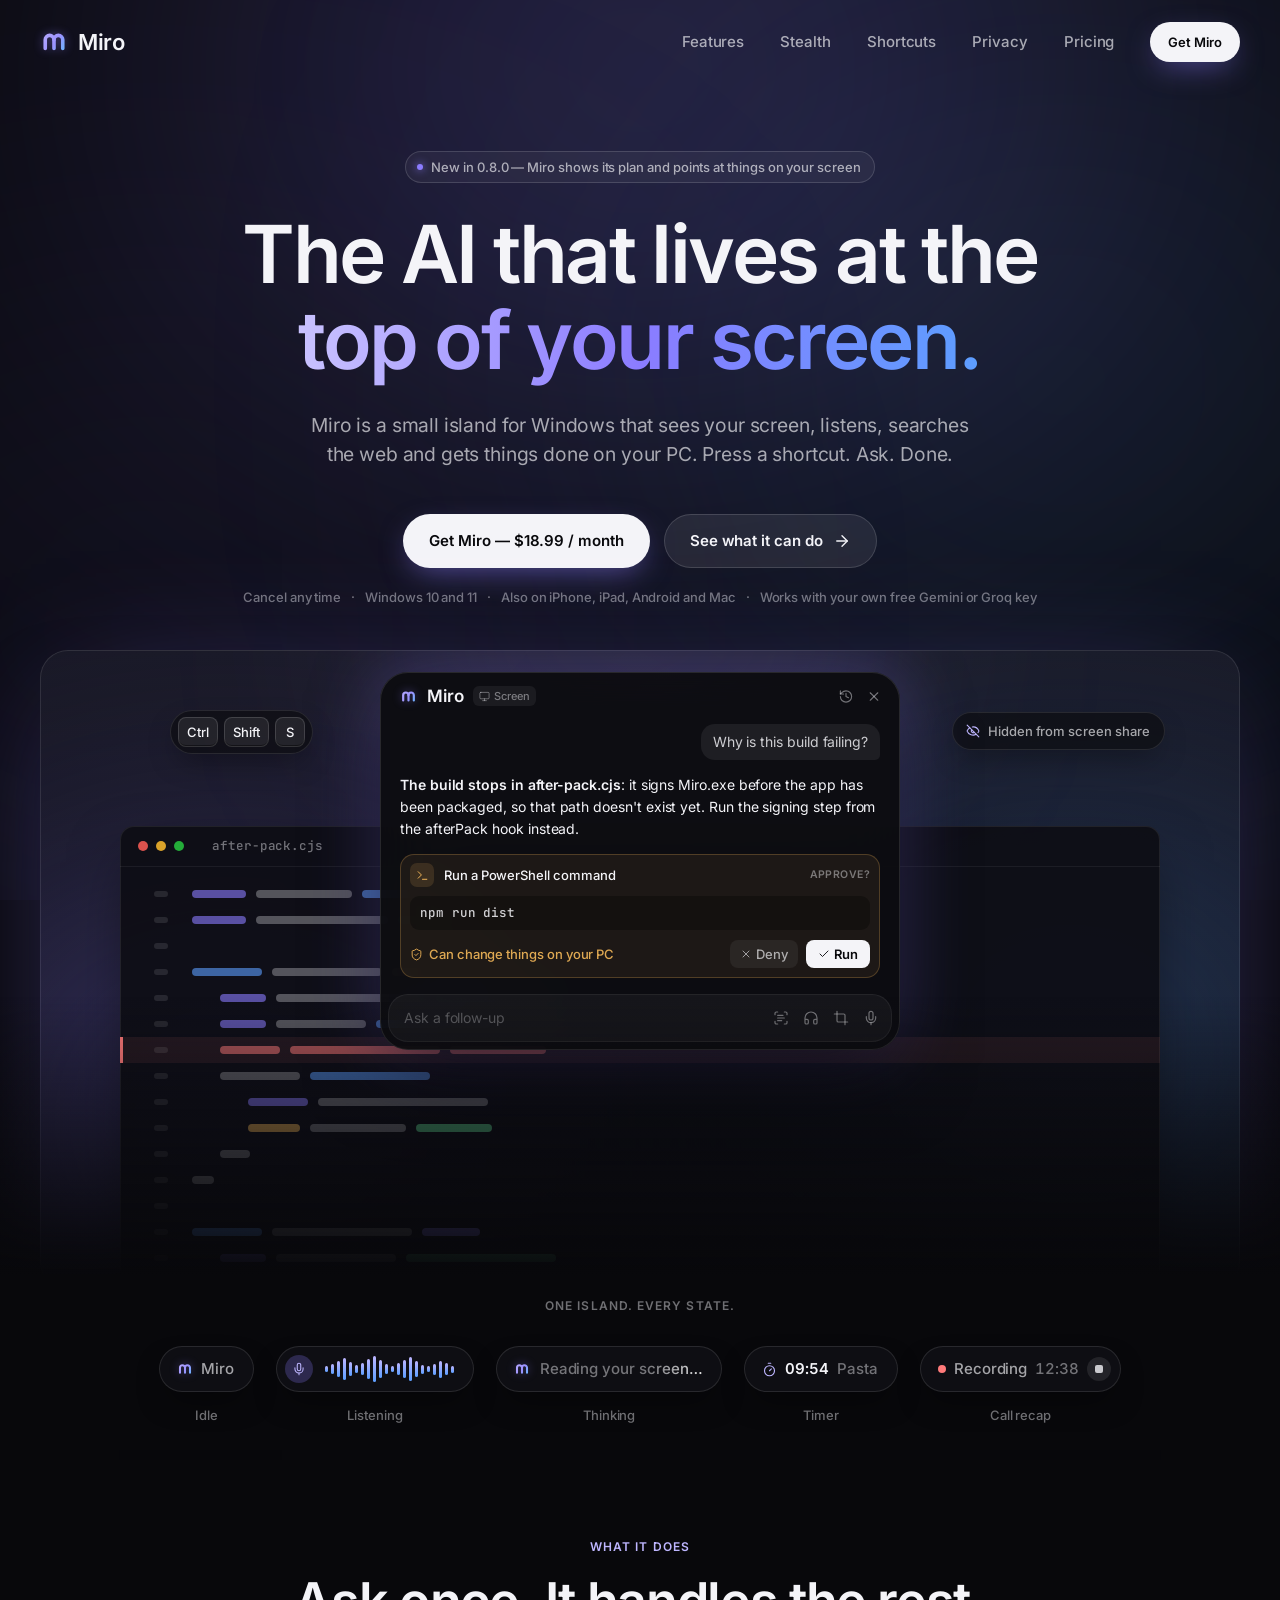
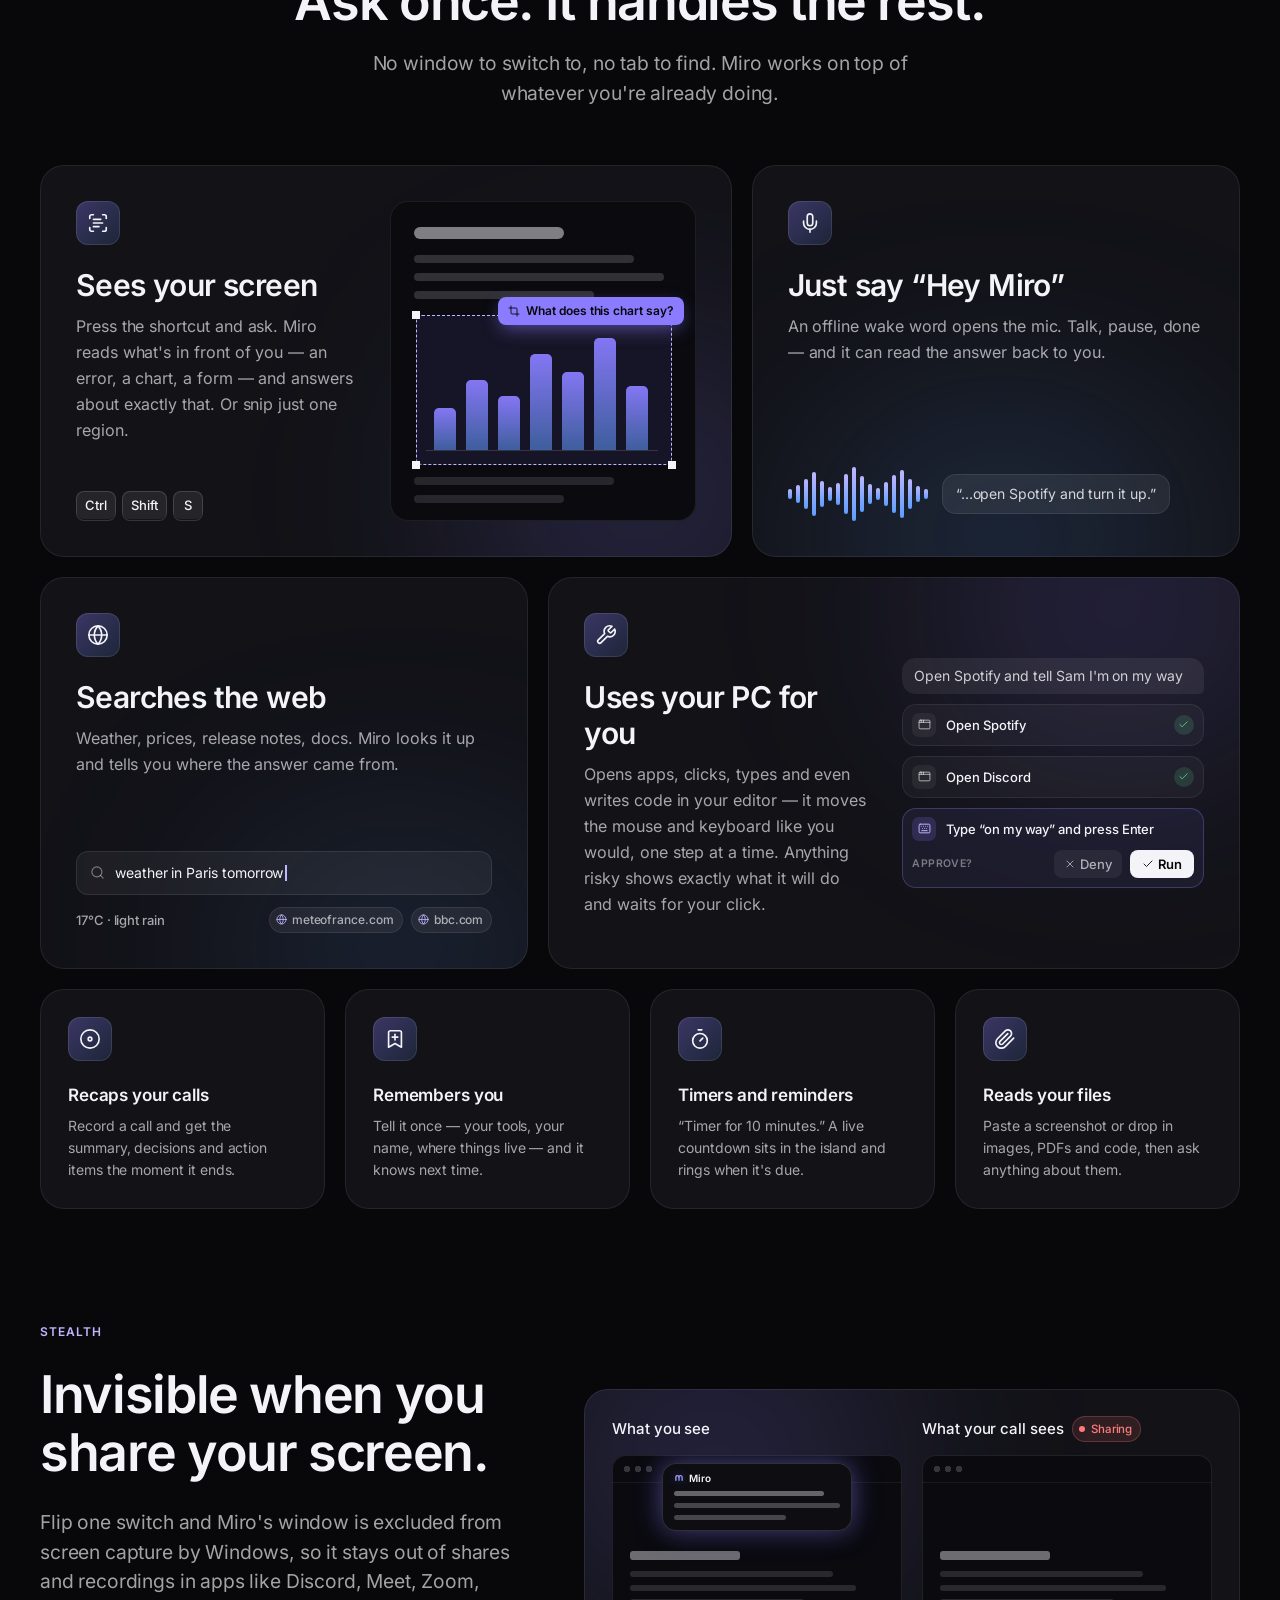
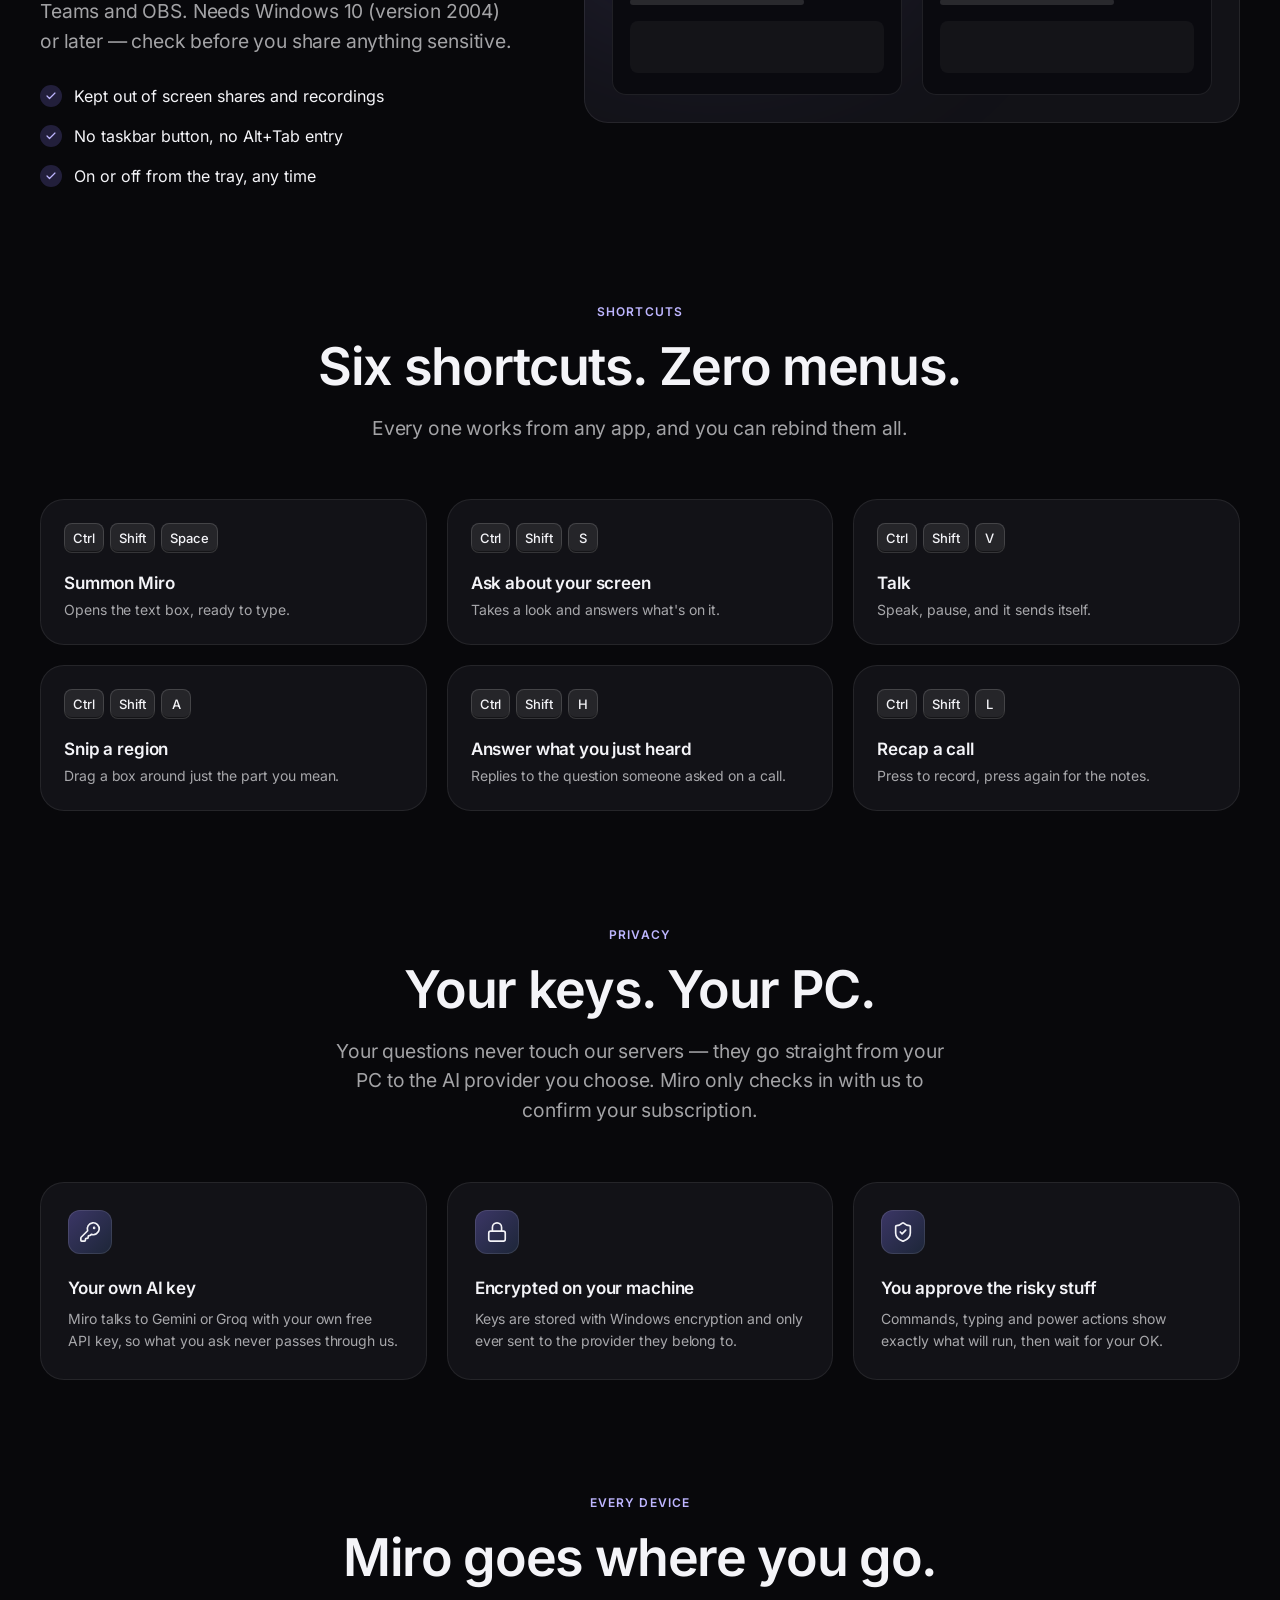
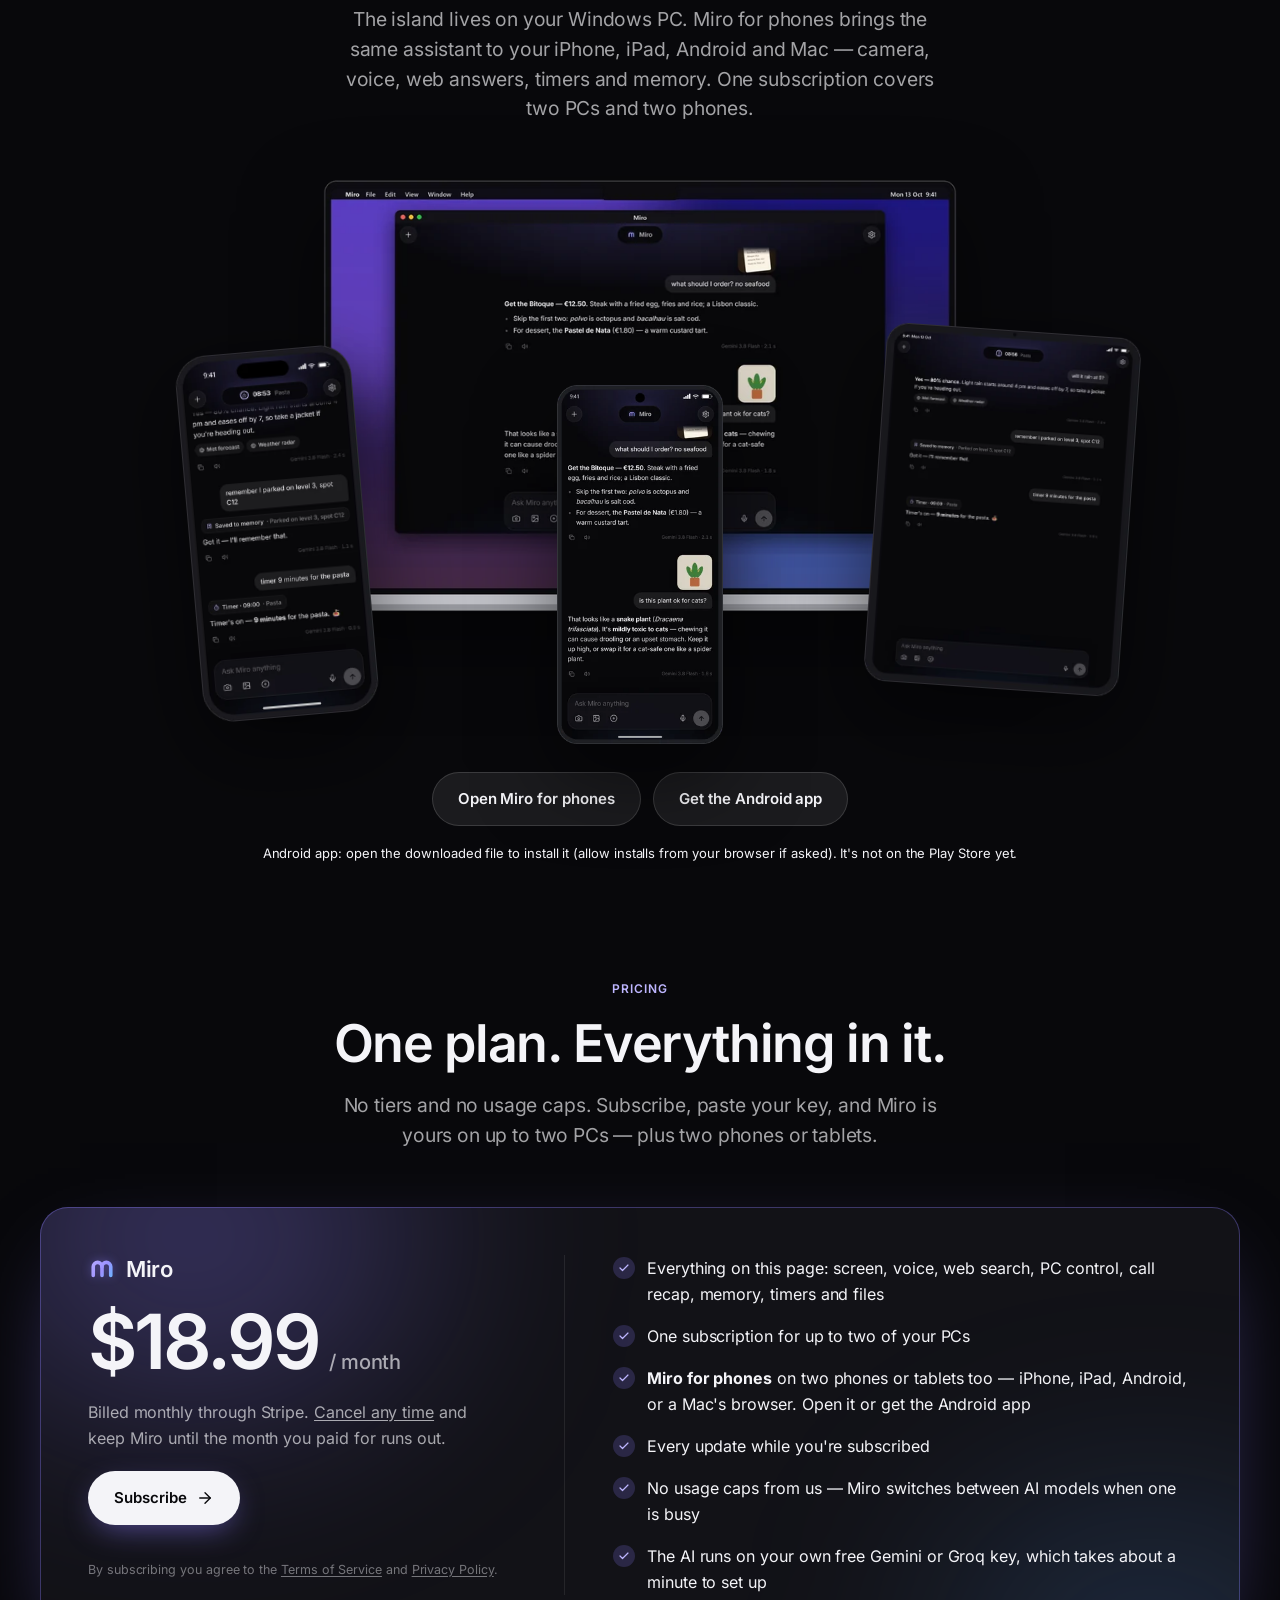
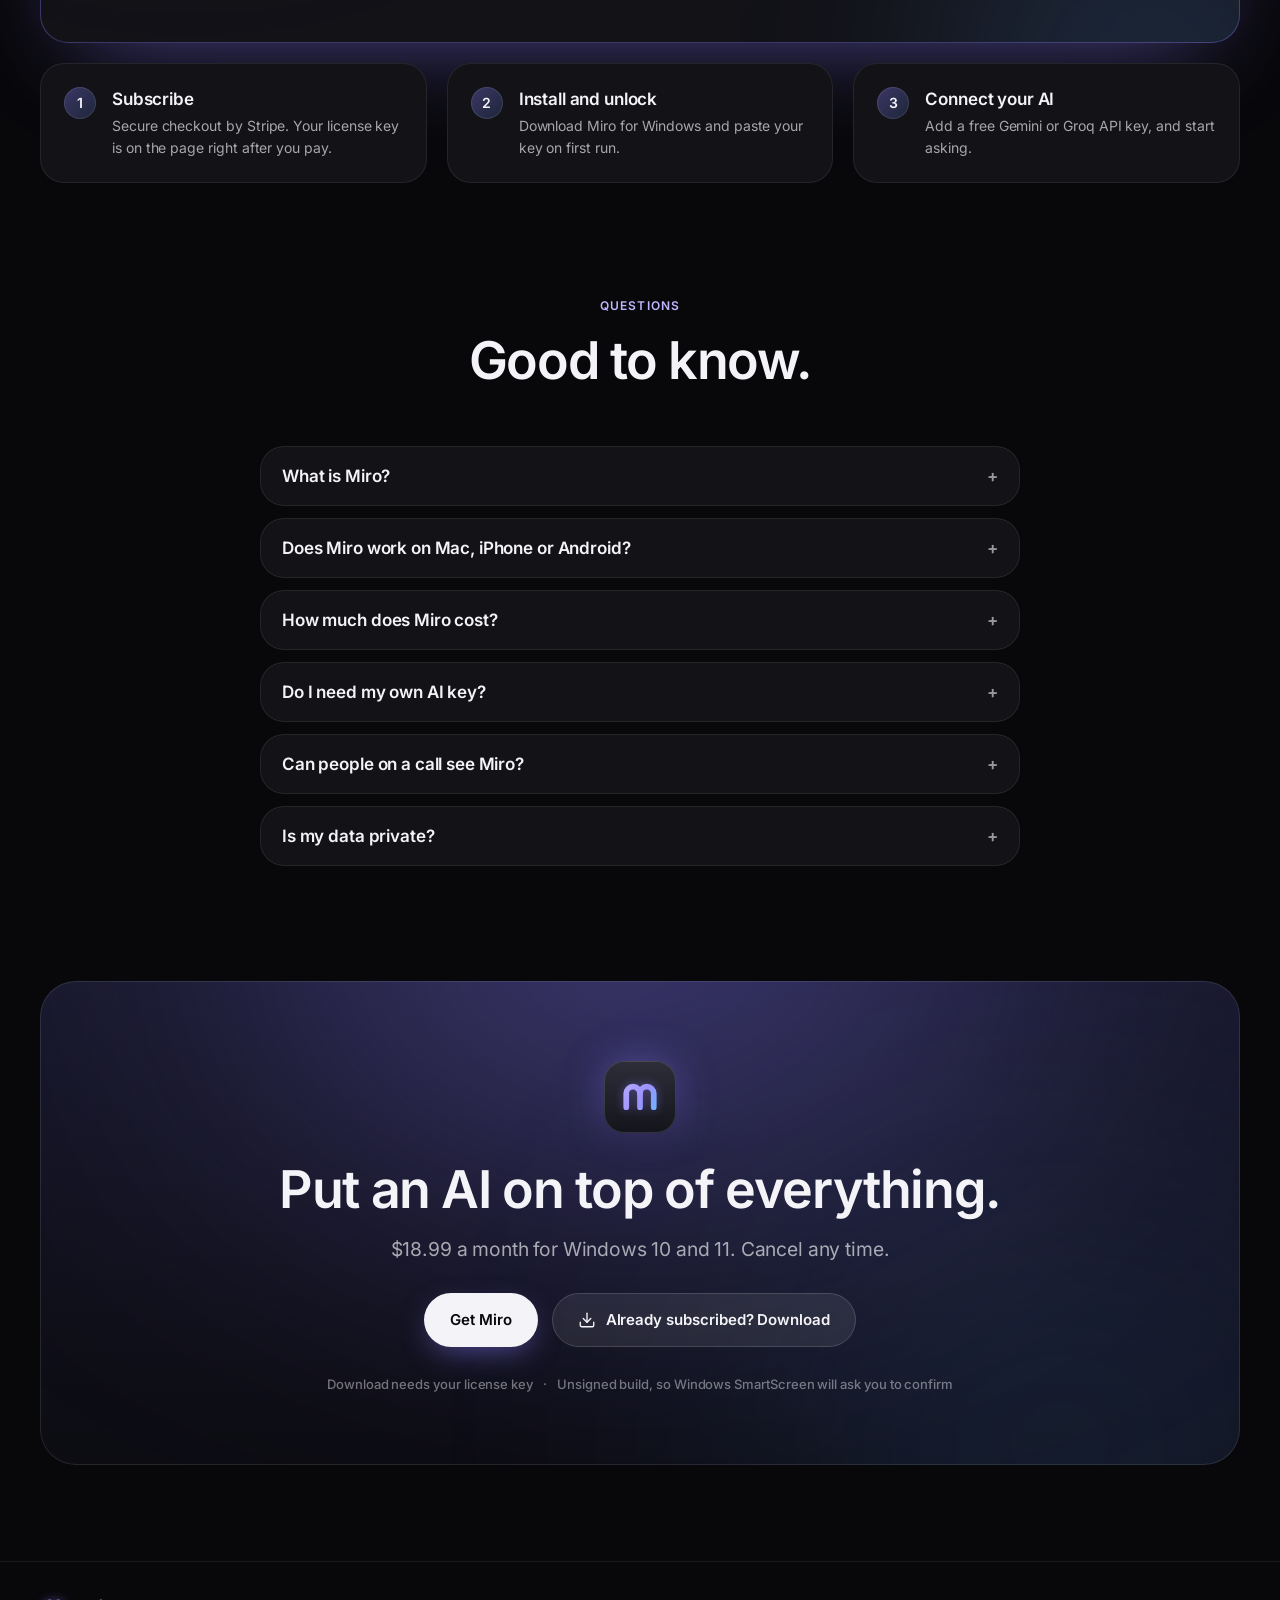
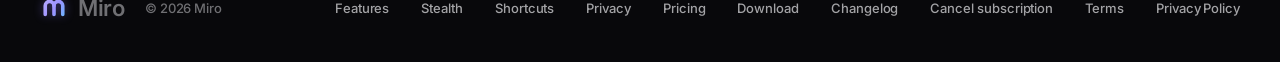
==== commit f409f39e: "Website Co-Authored-By: Claude Opus 5.5 <noreply@anthropic.com>" ====
--- a/index.html
+++ b/index.html
@@ -1 +1 @@
-<!doctype html> <html lang="en"> <head> <meta charset="utf-8" /> <meta name="viewport" content="width=device-width, initial-scale=1" /> <title>Miro — the AI that lives at the top of your screen</title> <meta name="description" content="Miro is a small AI island for Windows that sees your screen, listens, searches the web and gets things done on your PC. $18.99 a month, cancel any time." /> <meta name="theme-color" content="#08080b" /> <meta property="og:title" content="Miro — the AI that lives at the top of your screen" /> <meta property="og:description" content="Press a shortcut. Ask. Done. An AI island for Windows 10 and 11 — $18.99 a month." /> <link rel="canonical" href="https://miroassistant.github.io/" /> <meta property="og:type" content="website" /> <meta property="og:url" content="https://miroassistant.github.io/" /> <meta property="og:image" content="https://miroassistant.github.io/og.png" /> <meta property="og:image:width" content="1200" /> <meta property="og:image:height" content="630" /> <meta name="twitter:card" content="summary_large_image" /> <meta name="twitter:title" content="Miro — the AI that lives at the top of your screen" /> <meta name="twitter:description" content="Sees your screen, listens, searches, gets things done. Windows, Mac, iPhone and Android — $18.99 a month." /> <meta name="twitter:image" content="https://miroassistant.github.io/og.png" /> <script type="application/ld+json">[{"@context": "https://schema.org", "@type": "SoftwareApplication", "name": "Miro", "url": "https://miroassistant.github.io/", "applicationCategory": "ProductivityApplication", "operatingSystem": "Windows 10, Windows 11, iOS, iPadOS, Android, macOS (web)", "description": "An AI island for your screen that sees, listens, searches the web and gets things done on your PC.", "image": "https://miroassistant.github.io/og.png", "offers": {"@type": "Offer", "price": "18.99", "priceCurrency": "USD", "category": "subscription"}}, {"@context": "https://schema.org", "@type": "FAQPage", "mainEntity": [{"@type": "Question", "name": "What is Miro?", "acceptedAnswer": {"@type": "Answer", "text": "Miro is an AI assistant that sits at the top of your Windows screen like a dynamic island. Press a shortcut and ask: it can see your screen, listen, search the web, recap calls, set timers, remember things and do tasks on your PC."}}, {"@type": "Question", "name": "Does Miro work on Mac, iPhone or Android?", "acceptedAnswer": {"@type": "Answer", "text": "Yes. The full island app is for Windows 10 and 11. Miro for phones runs on iPhone, iPad, Android and in a Mac's browser, and your subscription covers two PCs plus two phones or tablets."}}, {"@type": "Question", "name": "How much does Miro cost?", "acceptedAnswer": {"@type": "Answer", "text": "$18.99 a month, billed through Stripe. There are no tiers and no usage caps from us, and you can cancel any time and keep Miro until the month you paid for runs out."}}, {"@type": "Question", "name": "Do I need my own AI key?", "acceptedAnswer": {"@type": "Answer", "text": "Yes, a free Gemini or Groq API key. It takes about a minute to make, and Miro walks you through it on first run."}}, {"@type": "Question", "name": "Can people on a call see Miro?", "acceptedAnswer": {"@type": "Answer", "text": "No. Miro's island and the boxes it draws are hidden from screenshots and screen shares, so only you see them."}}, {"@type": "Question", "name": "Is my data private?", "acceptedAnswer": {"@type": "Answer", "text": "Your questions go straight from your device to the AI provider you pick, never through our servers. Keys are stored with Windows encryption, and Miro waits for your OK before running commands, typing or power actions."}}]}]</script> <link rel="icon" href="favicon.svg" type="image/svg+xml" /> <link rel="preconnect" href="https://fonts.googleapis.com" /> <link rel="preconnect" href="https://fonts.gstatic.com" crossorigin /> <link href="https://fonts.googleapis.com/css2?family=Inter:wght@400;500;600&family=JetBrains+Mono:wght@500&display=swap" rel="stylesheet" /> <link rel="stylesheet" href="styles.css" /> </head> <body> <svg class="sprite" aria-hidden="true"> <defs> <linearGradient id="mg" x1="3" y1="6" x2="21" y2="18" gradientUnits="userSpaceOnUse"> <stop offset="0" stop-color="#B4A8FF" /> <stop offset="0.55" stop-color="#9C92FF" /> <stop offset="1" stop-color="#6FB2FF" /> </linearGradient> </defs> <symbol id="glyph" viewBox="0 0 24 24" fill="none" stroke="url(#mg)" stroke-width="3.1" stroke-linecap="round" stroke-linejoin="round"> <path d="M4.5 17.6V10.1a3.75 3.75 0 0 1 7.5 0v7.5" /> <path d="M12 10.1a3.75 3.75 0 0 1 7.5 0v7.5" /> </symbol> <symbol id="i-scan-text" viewBox="0 0 24 24"><path d="M3 7V5a2 2 0 0 1 2-2h2" /><path d="M17 3h2a2 2 0 0 1 2 2v2" /><path d="M21 17v2a2 2 0 0 1-2 2h-2" /><path d="M7 21H5a2 2 0 0 1-2-2v-2" /><path d="M7 8h8" /><path d="M7 12h10" /><path d="M7 16h6" /></symbol> <symbol id="i-mic" viewBox="0 0 24 24"><path d="M12 2a3 3 0 0 0-3 3v7a3 3 0 0 0 6 0V5a3 3 0 0 0-3-3Z" /><path d="M19 10v2a7 7 0 0 1-14 0v-2" /><line x1="12" x2="12" y1="19" y2="22" /></symbol> <symbol id="i-wrench" viewBox="0 0 24 24"><path d="M14.7 6.3a1 1 0 0 0 0 1.4l1.6 1.6a1 1 0 0 0 1.4 0l3.77-3.77a6 6 0 0 1-7.94 7.94l-6.91 6.91a2.12 2.12 0 0 1-3-3l6.91-6.91a6 6 0 0 1 7.94-7.94l-3.76 3.76z" /></symbol> <symbol id="i-globe" viewBox="0 0 24 24"><circle cx="12" cy="12" r="10" /><path d="M12 2a14.5 14.5 0 0 0 0 20 14.5 14.5 0 0 0 0-20" /><path d="M2 12h20" /></symbol> <symbol id="i-disc" viewBox="0 0 24 24"><circle cx="12" cy="12" r="10" /><circle cx="12" cy="12" r="2" /></symbol> <symbol id="i-bookmark-plus" viewBox="0 0 24 24"><path d="m19 21-7-4-7 4V5a2 2 0 0 1 2-2h10a2 2 0 0 1 2 2v16z" /><line x1="12" x2="12" y1="7" y2="13" /><line x1="15" x2="9" y1="10" y2="10" /></symbol> <symbol id="i-timer" viewBox="0 0 24 24"><line x1="10" x2="14" y1="2" y2="2" /><line x1="12" x2="15" y1="14" y2="11" /><circle cx="12" cy="14" r="8" /></symbol> <symbol id="i-paperclip" viewBox="0 0 24 24"><path d="m21.44 11.05-9.19 9.19a6 6 0 0 1-8.49-8.49l8.57-8.57A4 4 0 1 1 18 8.84l-8.59 8.57a2 2 0 0 1-2.83-2.83l8.49-8.48" /></symbol> <symbol id="i-eye-off" viewBox="0 0 24 24"><path d="M10.733 5.076a10.744 10.744 0 0 1 11.205 6.575 1 1 0 0 1 0 .696 10.747 10.747 0 0 1-1.444 2.49" /><path d="M14.084 14.158a3 3 0 0 1-4.242-4.242" /><path d="M17.479 17.499a10.75 10.75 0 0 1-15.417-5.151 1 1 0 0 1 0-.696 10.75 10.75 0 0 1 4.446-5.143" /><path d="m2 2 20 20" /></symbol> <symbol id="i-keyboard" viewBox="0 0 24 24"><path d="M10 8h.01" /><path d="M12 12h.01" /><path d="M14 8h.01" /><path d="M16 12h.01" /><path d="M18 8h.01" /><path d="M6 8h.01" /><path d="M7 16h10" /><path d="M8 12h.01" /><rect width="20" height="16" x="2" y="4" rx="2" /></symbol> <symbol id="i-key-round" viewBox="0 0 24 24"><path d="M2.586 17.414A2 2 0 0 0 2 18.828V21a1 1 0 0 0 1 1h3a1 1 0 0 0 1-1v-1a1 1 0 0 1 1-1h1a1 1 0 0 0 1-1v-1a1 1 0 0 1 1-1h.172a2 2 0 0 0 1.414-.586l.814-.814a6.5 6.5 0 1 0-4-4z" /><circle cx="16.5" cy="7.5" r=".5" fill="currentColor" /></symbol> <symbol id="i-shield-check" viewBox="0 0 24 24"><path d="M20 13c0 5-3.5 7.5-7.66 8.95a1 1 0 0 1-.67-.01C7.5 20.5 4 18 4 13V6a1 1 0 0 1 1-1c2 0 4.5-1.2 6.24-2.72a1.17 1.17 0 0 1 1.52 0C14.51 3.81 17 5 19 5a1 1 0 0 1 1 1z" /><path d="m9 12 2 2 4-4" /></symbol> <symbol id="i-lock" viewBox="0 0 24 24"><rect width="18" height="11" x="3" y="11" rx="2" ry="2" /><path d="M7 11V7a5 5 0 0 1 10 0v4" /></symbol> <symbol id="i-download" viewBox="0 0 24 24"><path d="M21 15v4a2 2 0 0 1-2 2H5a2 2 0 0 1-2-2v-4" /><polyline points="7 10 12 15 17 10" /><line x1="12" x2="12" y1="15" y2="3" /></symbol> <symbol id="i-arrow-right" viewBox="0 0 24 24"><path d="M5 12h14" /><path d="m12 5 7 7-7 7" /></symbol> <symbol id="i-check" viewBox="0 0 24 24"><path d="M20 6 9 17l-5-5" /></symbol> <symbol id="i-headphones" viewBox="0 0 24 24"><path d="M3 14h3a2 2 0 0 1 2 2v3a2 2 0 0 1-2 2H5a2 2 0 0 1-2-2v-7a9 9 0 0 1 18 0v7a2 2 0 0 1-2 2h-1a2 2 0 0 1-2-2v-3a2 2 0 0 1 2-2h3" /></symbol> <symbol id="i-crop" viewBox="0 0 24 24"><path d="M6 2v14a2 2 0 0 0 2 2h14" /><path d="M18 22V8a2 2 0 0 0-2-2H2" /></symbol> <symbol id="i-history" viewBox="0 0 24 24"><path d="M3 12a9 9 0 1 0 9-9 9.75 9.75 0 0 0-6.74 2.74L3 8" /><path d="M3 3v5h5" /><path d="M12 7v5l4 2" /></symbol> <symbol id="i-app-window" viewBox="0 0 24 24"><rect x="2" y="4" width="20" height="16" rx="2" /><path d="M10 4v4" /><path d="M2 8h20" /><path d="M6 4v4" /></symbol> <symbol id="i-terminal" viewBox="0 0 24 24"><polyline points="4 17 10 11 4 5" /><line x1="12" x2="20" y1="19" y2="19" /></symbol> <symbol id="i-x" viewBox="0 0 24 24"><path d="M18 6 6 18" /><path d="m6 6 12 12" /></symbol> <symbol id="i-monitor" viewBox="0 0 24 24"><rect width="20" height="14" x="2" y="3" rx="2" /><line x1="8" x2="16" y1="21" y2="21" /><line x1="12" x2="12" y1="17" y2="21" /></symbol> <symbol id="i-search" viewBox="0 0 24 24"><circle cx="11" cy="11" r="8" /><path d="m21 21-4.3-4.3" /></symbol> </svg> <div class="aurora" aria-hidden="true"><i></i><i></i><i></i></div> <header class="nav" id="nav"> <div class="wrap"> <a class="logo" href="#top" aria-label="Miro, back to top"><svg class="glyph"><use href="#glyph" /></svg>Miro</a> <nav class="nav-links" aria-label="Sections"> <a href="#features">Features</a> <a href="#stealth">Stealth</a> <a href="#shortcuts">Shortcuts</a> <a href="#privacy">Privacy</a> <a href="#pricing">Pricing</a> <a class="btn btn-primary btn-m" href="#pricing">Get Miro</a> </nav> </div> </header> <main id="top"> <section class="hero"> <div class="wrap"> <div class="hero-intro"> <a class="badge reveal" href="changelog.html">New in 0.8.0 — Miro shows its plan and points at things on your screen</a> <h1 class="display-xl reveal" style="--d: 1">The AI that lives at the<br /><span class="grad">top of your screen.</span></h1> <p class="body-l reveal" style="--d: 2"> Miro is a small island for Windows that sees your screen, listens, searches the web and gets things done on your PC. Press a shortcut. Ask. Done. </p> </div> <div class="hero-actions reveal" style="--d: 3"> <div class="cta-row"> <a class="btn btn-primary" href="#pricing">Get Miro — $18.99 / month</a> <a class="btn btn-secondary" href="#features">See what it can do<svg class="i"><use href="#i-arrow-right" /></svg></a> </div> <p class="fine"><span><a href="cancel.html">Cancel any time</a></span><span>Windows 10 and 11</span><span><a href="app/">Also on iPhone, iPad, Android and Mac</a></span><span>Works with your own free Gemini or Groq key</span></p> </div> <div class="stage reveal" style="--d: 4" id="stage" role="img" aria-label="Miro's island open at the top of a desktop, explaining why a build failed and asking permission to run a command."> <div class="desktop" aria-hidden="true"> <i class="wall" style="left: -120px; top: 260px; width: 620px; height: 420px; background: rgb(139 124 255 / 0.42)"></i> <i class="wall" style="left: 720px; top: 200px; width: 620px; height: 400px; background: rgb(92 158 255 / 0.34)"></i> <i class="wall" style="left: 340px; top: -120px; width: 520px; height: 220px; background: rgb(190 182 255 / 0.16); filter: blur(120px)"></i> <div class="editor"> <div class="editor-bar mono"> <i style="background: #ff5f57"></i><i style="background: #febc2e"></i><i style="background: #28c840"></i><span>after-pack.cjs</span> </div> <div class="code" id="code"></div> </div> <div class="hint" style="left: 130px; top: 60px"> <span class="keys"><kbd class="kbd">Ctrl</kbd><kbd class="kbd">Shift</kbd><kbd class="kbd">S</kbd></span> </div> <div class="hint text label-s" style="left: 912px; top: 62px"><svg class="i"><use href="#i-eye-off" /></svg>Hidden from screen share</div> <div class="island"> <div class="island-head"> <svg class="glyph"><use href="#glyph" /></svg> <span class="heading-s">Miro</span> <span class="chip"><svg class="i"><use href="#i-monitor" /></svg>Screen</span> <span class="tools"><svg class="i"><use href="#i-history" /></svg><svg class="i"><use href="#i-x" /></svg></span> </div> <div class="island-body"> <div class="bubble">Why is this build failing?</div> <p> <strong style="font-weight: 600">The build stops in after-pack.cjs</strong>: it signs Miro.exe before the app has been packaged, so that path doesn't exist yet. Run the signing step from the afterPack hook instead. </p> <div class="action warn"> <div class="action-row"> <span class="ico"><svg class="i"><use href="#i-terminal" /></svg></span>Run a PowerShell command<span class="ask">APPROVE?</span> </div> <pre class="mono">npm run dist</pre> <div class="action-btns"> <span class="note"><svg class="i"><use href="#i-shield-check" /></svg>Can change things on your PC</span> <span class="mini-btn"><svg class="i"><use href="#i-x" /></svg>Deny</span> <span class="mini-btn run"><svg class="i"><use href="#i-check" /></svg>Run</span> </div> </div> </div> <div class="composer"> Ask a follow-up <span class="tools" ><svg class="i"><use href="#i-scan-text" /></svg><svg class="i"><use href="#i-headphones" /></svg><svg class="i"><use href="#i-crop" /></svg ><svg class="i"><use href="#i-mic" /></svg ></span> </div> </div> </div> </div> </div> </section> <section class="states" aria-label="The island's states"> <div class="wrap"> <p class="eyebrow reveal">One island. Every state.</p> <div class="pills"> <div class="state reveal" style="--d: 1"> <div class="pill"><svg class="glyph"><use href="#glyph" /></svg>Miro</div> Idle </div> <div class="state reveal" style="--d: 2"> <div class="pill" style="gap: 12px"> <span class="mic"><svg class="i"><use href="#i-mic" /></svg></span><span class="wave" data-bars="6,10,16,22,14,8,12,20,26,18,10,6,12,18,24,16,9,6,11,17,12,7"></span> </div> Listening </div> <div class="state reveal" style="--d: 3"> <div class="pill" style="gap: 10px"><svg class="glyph"><use href="#glyph" /></svg><span class="shimmer">Reading your screen…</span></div> Thinking </div> <div class="state reveal" style="--d: 4"> <div class="pill"><svg class="i timer"><use href="#i-timer" /></svg><b id="countdown">09:58</b><span class="dim">Pasta</span></div> Timer </div> <div class="state reveal" style="--d: 5"> <div class="pill"><span class="rec"></span>Recording<span class="dim" id="elapsed">12:34</span><span class="stop"></span></div> Call recap </div> </div> </div> </section> <section class="section" id="features"> <div class="wrap"> <div class="section-head"> <p class="eyebrow reveal">What it does</p> <h2 class="display-l reveal" style="--d: 1">Ask once. It handles the rest.</h2> <p class="body-l reveal" style="--d: 2">No window to switch to, no tab to find. Miro works on top of whatever you're already doing.</p> </div> <div class="bento"> <article class="card f-screen reveal"> <i class="glow" style="left: 420px; top: 180px; width: 360px; height: 300px; background: rgb(139 124 255 / 0.2)"></i> <div class="f-col"> <span class="tile"><svg class="i"><use href="#i-scan-text" /></svg></span> <div class="f-copy"> <h3 class="heading-l">Sees your screen</h3> <p class="body-m">Press the shortcut and ask. Miro reads what's in front of you — an error, a chart, a form — and answers about exactly that. Or snip just one region.</p> </div> <span class="keys push"><kbd class="kbd">Ctrl</kbd><kbd class="kbd">Shift</kbd><kbd class="kbd">S</kbd></span> </div> <div class="mini-screen" aria-hidden="true"> <i class="l" style="top: 26px; width: 150px; height: 12px; border-radius: 6px; background: rgb(244 244 248 / 0.5)"></i> <i class="l" style="top: 54px; width: 220px"></i><i class="l" style="top: 72px; width: 250px"></i><i class="l" style="top: 90px; width: 180px"></i> <div class="chart"> <i style="--h: 42; --n: 0"></i><i style="--h: 70; --n: 1"></i><i style="--h: 54; --n: 2"></i><i style="--h: 96; --n: 3"></i><i style="--h: 78; --n: 4"></i><i style="--h: 112; --n: 5"></i ><i style="--h: 64; --n: 6"></i> </div> <i class="l" style="top: 276px; width: 200px; opacity: 0.75"></i><i class="l" style="top: 294px; width: 150px; opacity: 0.75"></i> <div class="snip"></div> <div class="snip-tag"><svg class="i"><use href="#i-crop" /></svg>What does this chart say?</div> </div> </article> <article class="card f-voice reveal" style="--d: 1"> <i class="glow" style="left: 60px; top: 250px; width: 380px; height: 240px; background: rgb(92 158 255 / 0.2)"></i> <div class="f-col"> <span class="tile"><svg class="i"><use href="#i-mic" /></svg></span> <div class="f-copy"> <h3 class="heading-l">Just say “Hey Miro”</h3> <p class="body-m">An offline wake word opens the mic. Talk, pause, done — and it can read the answer back to you.</p> </div> <div class="voice-line push"> <span class="wave big" data-bars="10,18,30,44,26,14,22,40,54,36,20,12,24,38,48,30,16,10"></span> <span class="quote">“…open Spotify and turn it up.”</span> </div> </div> </article> <article class="card f-web reveal"> <i class="glow" style="left: 180px; top: 260px; width: 360px; height: 220px; background: rgb(92 158 255 / 0.16)"></i> <div class="f-col"> <span class="tile"><svg class="i"><use href="#i-globe" /></svg></span> <div class="f-copy"> <h3 class="heading-l">Searches the web</h3> <p class="body-m">Weather, prices, release notes, docs. Miro looks it up and tells you where the answer came from.</p> </div> <div class="search push" aria-hidden="true"> <div class="query"><svg class="i"><use href="#i-search" /></svg><span class="caret">weather in Paris tomorrow</span></div> <div class="sources"> <span>17°C · light rain</span> <span class="source"><svg class="i"><use href="#i-globe" /></svg>meteofrance.com</span> <span class="source"><svg class="i"><use href="#i-globe" /></svg>bbc.com</span> </div> </div> </div> </article> <article class="card f-pc reveal" style="--d: 1"> <i class="glow" style="left: 380px; top: -120px; width: 380px; height: 300px; background: rgb(139 124 255 / 0.18)"></i> <div class="f-col"> <span class="tile"><svg class="i"><use href="#i-wrench" /></svg></span> <div class="f-copy"> <h3 class="heading-l">Uses your PC for you</h3> <p class="body-m">Opens apps, clicks, types and even writes code in your editor — it moves the mouse and keyboard like you would, one step at a time. Anything risky shows exactly what it will do and waits for your click.</p> </div> </div> <div class="actions" aria-hidden="true"> <div class="bubble">Open Spotify and tell Sam I'm on my way</div> <div class="action"> <div class="action-row"> <span class="ico"><svg class="i"><use href="#i-app-window" /></svg></span>Open Spotify<span class="ok"><svg class="i"><use href="#i-check" /></svg></span> </div> </div> <div class="action"> <div class="action-row"> <span class="ico"><svg class="i"><use href="#i-app-window" /></svg></span>Open Discord<span class="ok"><svg class="i"><use href="#i-check" /></svg></span> </div> </div> <div class="action violet"> <div class="action-row"> <span class="ico"><svg class="i"><use href="#i-keyboard" /></svg></span>Type “on my way” and press Enter </div> <div class="action-btns"> <span class="ask">APPROVE?</span> <span class="mini-btn"><svg class="i"><use href="#i-x" /></svg>Deny</span> <span class="mini-btn run"><svg class="i"><use href="#i-check" /></svg>Run</span> </div> </div> </div> </article> <article class="card f-small reveal"> <div class="f-col"> <span class="tile"><svg class="i"><use href="#i-disc" /></svg></span> <div class="f-copy"> <h3 class="heading-s">Recaps your calls</h3> <p class="body-s">Record a call and get the summary, decisions and action items the moment it ends.</p> </div> </div> </article> <article class="card f-small reveal" style="--d: 1"> <div class="f-col"> <span class="tile"><svg class="i"><use href="#i-bookmark-plus" /></svg></span> <div class="f-copy"> <h3 class="heading-s">Remembers you</h3> <p class="body-s">Tell it once — your tools, your name, where things live — and it knows next time.</p> </div> </div> </article> <article class="card f-small reveal" style="--d: 2"> <div class="f-col"> <span class="tile"><svg class="i"><use href="#i-timer" /></svg></span> <div class="f-copy"> <h3 class="heading-s">Timers and reminders</h3> <p class="body-s">“Timer for 10 minutes.” A live countdown sits in the island and rings when it's due.</p> </div> </div> </article> <article class="card f-small reveal" style="--d: 3"> <div class="f-col"> <span class="tile"><svg class="i"><use href="#i-paperclip" /></svg></span> <div class="f-copy"> <h3 class="heading-s">Reads your files</h3> <p class="body-s">Paste a screenshot or drop in images, PDFs and code, then ask anything about them.</p> </div> </div> </article> </div> </div> </section> <section class="section stealth" id="stealth"> <div class="wrap"> <div class="stealth-copy"> <p class="eyebrow reveal">Stealth</p> <h2 class="display-l reveal" style="--d: 1">Invisible when you share your screen.</h2> <p class="body-l reveal" style="--d: 2"> Flip one switch and Miro's window is excluded from screen capture by Windows, so it stays out of shares and recordings in apps like Discord, Meet, Zoom, Teams and OBS. Needs Windows 10 (version 2004) or later — check before you share anything sensitive. </p> <ul class="bullets reveal" style="--d: 3"> <li><svg class="i"><use href="#i-check" /></svg>Kept out of screen shares and recordings</li> <li><svg class="i"><use href="#i-check" /></svg>No taskbar button, no Alt+Tab entry</li> <li><svg class="i"><use href="#i-check" /></svg>On or off from the tray, any time</li> </ul> </div> <div class="card compare reveal" style="--d: 2" role="img" aria-label="Side by side: your screen shows Miro's island; the screen your call sees does not."> <i class="glow" style="left: -40px; top: -60px; width: 340px; height: 260px; background: rgb(139 124 255 / 0.22)"></i> <div aria-hidden="true"> <h3>What you see</h3> <div class="screen"> <i class="l" style="top: 96px; width: 110px; height: 9px; background: rgb(244 244 248 / 0.42)"></i><i class="l" style="top: 116px; width: 70%"></i><i class="l" style="top: 130px; width: 78%"></i ><i class="l" style="top: 144px; width: 60%"></i> <div class="blk"></div> <div class="mini-island"> <span><svg class="glyph"><use href="#glyph" /></svg>Miro</span><i style="width: 150px; background: rgb(244 244 248 / 0.38)"></i><i style="width: 166px"></i><i style="width: 112px"></i> </div> </div> </div> <div aria-hidden="true"> <h3>What your call sees <span class="sharing">Sharing</span></h3> <div class="screen"> <i class="l" style="top: 96px; width: 110px; height: 9px; background: rgb(244 244 248 / 0.42)"></i><i class="l" style="top: 116px; width: 70%"></i><i class="l" style="top: 130px; width: 78%"></i ><i class="l" style="top: 144px; width: 60%"></i> <div class="blk"></div> </div> </div> </div> </div> </section> <section class="section" id="shortcuts"> <div class="wrap"> <div class="section-head"> <p class="eyebrow reveal">Shortcuts</p> <h2 class="display-l reveal" style="--d: 1">Six shortcuts. Zero menus.</h2> <p class="body-l reveal" style="--d: 2">Every one works from any app, and you can rebind them all.</p> </div> <div class="grid-3"> <article class="card shortcut reveal"> <span class="keys"><kbd class="kbd">Ctrl</kbd><kbd class="kbd">Shift</kbd><kbd class="kbd">Space</kbd></span> <div class="f-copy"><h3 class="heading-s">Summon Miro</h3><p class="body-s">Opens the text box, ready to type.</p></div> </article> <article class="card shortcut reveal" style="--d: 1"> <span class="keys"><kbd class="kbd">Ctrl</kbd><kbd class="kbd">Shift</kbd><kbd class="kbd">S</kbd></span> <div class="f-copy"><h3 class="heading-s">Ask about your screen</h3><p class="body-s">Takes a look and answers what's on it.</p></div> </article> <article class="card shortcut reveal" style="--d: 2"> <span class="keys"><kbd class="kbd">Ctrl</kbd><kbd class="kbd">Shift</kbd><kbd class="kbd">V</kbd></span> <div class="f-copy"><h3 class="heading-s">Talk</h3><p class="body-s">Speak, pause, and it sends itself.</p></div> </article> <article class="card shortcut reveal"> <span class="keys"><kbd class="kbd">Ctrl</kbd><kbd class="kbd">Shift</kbd><kbd class="kbd">A</kbd></span> <div class="f-copy"><h3 class="heading-s">Snip a region</h3><p class="body-s">Drag a box around just the part you mean.</p></div> </article> <article class="card shortcut reveal" style="--d: 1"> <span class="keys"><kbd class="kbd">Ctrl</kbd><kbd class="kbd">Shift</kbd><kbd class="kbd">H</kbd></span> <div class="f-copy"><h3 class="heading-s">Answer what you just heard</h3><p class="body-s">Replies to the question someone asked on a call.</p></div> </article> <article class="card shortcut reveal" style="--d: 2"> <span class="keys"><kbd class="kbd">Ctrl</kbd><kbd class="kbd">Shift</kbd><kbd class="kbd">L</kbd></span> <div class="f-copy"><h3 class="heading-s">Recap a call</h3><p class="body-s">Press to record, press again for the notes.</p></div> </article> </div> </div> </section> <section class="section privacy" id="privacy"> <div class="wrap"> <div class="section-head"> <p class="eyebrow reveal">Privacy</p> <h2 class="display-l reveal" style="--d: 1">Your keys. Your PC.</h2> <p class="body-l reveal" style="--d: 2">Your questions never touch our servers — they go straight from your PC to the AI provider you choose. Miro only checks in with us to confirm your subscription.</p> </div> <div class="grid-3"> <article class="card reveal"> <span class="tile"><svg class="i"><use href="#i-key-round" /></svg></span> <div class="f-copy"><h3 class="heading-s">Your own AI key</h3><p class="body-s">Miro talks to Gemini or Groq with your own free API key, so what you ask never passes through us.</p></div> </article> <article class="card reveal" style="--d: 1"> <span class="tile"><svg class="i"><use href="#i-lock" /></svg></span> <div class="f-copy"><h3 class="heading-s">Encrypted on your machine</h3><p class="body-s">Keys are stored with Windows encryption and only ever sent to the provider they belong to.</p></div> </article> <article class="card reveal" style="--d: 2"> <span class="tile"><svg class="i"><use href="#i-shield-check" /></svg></span> <div class="f-copy"><h3 class="heading-s">You approve the risky stuff</h3><p class="body-s">Commands, typing and power actions show exactly what will run, then wait for your OK.</p></div> </article> </div> </div> </section> <section class="section" id="devices"> <div class="wrap"> <div class="section-head"> <p class="eyebrow reveal">Every device</p> <h2 class="display-l reveal" style="--d: 1">Miro goes where you go.</h2> <p class="body-l reveal" style="--d: 2">The island lives on your Windows PC. Miro for phones brings the same assistant to your iPhone, iPad, Android and Mac — camera, voice, web answers, timers and memory. One subscription covers two PCs and two phones.</p> </div> <div class="devices reveal" style="--d: 2"> <img class="dev-mac" src="img/mac.webp" width="846" height="520" alt="Miro for phones open in a Mac's browser" loading="lazy" /> <img class="dev-ipad" src="img/ipad-chat.webp" width="397" height="560" alt="Miro on an iPad" loading="lazy" /> <img class="dev-iphone" src="img/iphone-chat.webp" width="269" height="560" alt="Miro on an iPhone" loading="lazy" /> <img class="dev-android" src="img/android-camera.webp" width="260" height="560" alt="Miro on an Android phone" loading="lazy" /> </div> <p class="devices-cta reveal"><a class="btn btn-secondary" href="app/">Open Miro for phones</a> <a class="btn btn-secondary" href="download/Miro-Android.apk" download>Get the Android app</a></p> <p class="devices-note reveal">Android app: open the downloaded file to install it (allow installs from your browser if asked). It's not on the Play Store yet.</p> </div> </section> <section class="section" id="pricing"> <div class="wrap"> <div class="section-head"> <p class="eyebrow reveal">Pricing</p> <h2 class="display-l reveal" style="--d: 1">One plan. Everything in it.</h2> <p class="body-l reveal" style="--d: 2">No tiers and no usage caps. Subscribe, paste your key, and Miro is yours on up to two PCs — plus two phones or tablets.</p> </div> <div class="card plan reveal"> <i class="glow" style="left: -80px; top: -140px; width: 460px; height: 340px; background: rgb(139 124 255 / 0.3)"></i> <i class="glow" style="right: -120px; bottom: -160px; width: 420px; height: 300px; background: rgb(92 158 255 / 0.18)"></i> <div class="plan-buy"> <span class="logo"><svg class="glyph"><use href="#glyph" /></svg>Miro</span> <p class="price"><b>$18.99</b><span>/ month</span></p> <p class="body-m">Billed monthly through Stripe. <a href="cancel.html">Cancel any time</a> and keep Miro until the month you paid for runs out.</p> <a class="btn btn-primary" data-buy href="#pricing">Subscribe<svg class="i"><use href="#i-arrow-right" /></svg></a> <p class="agree">By subscribing you agree to the <a href="terms.html">Terms of Service</a> and <a href="privacy.html">Privacy Policy</a>.</p> </div> <ul class="plan-list"> <li><svg class="i"><use href="#i-check" /></svg>Everything on this page: screen, voice, web search, PC control, call recap, memory, timers and files</li> <li><svg class="i"><use href="#i-check" /></svg>One subscription for up to two of your PCs</li> <li><svg class="i"><use href="#i-check" /></svg><span><b>Miro for phones</b> on two phones or tablets too — iPhone, iPad, Android, or a Mac's browser. <a href="app/">Open it</a> or <a href="download/Miro-Android.apk" download>get the Android app</a></span></li> <li><svg class="i"><use href="#i-check" /></svg>Every update while you're subscribed</li> <li><svg class="i"><use href="#i-check" /></svg>No usage caps from us — Miro switches between AI models when one is busy</li> <li><svg class="i"><use href="#i-check" /></svg>The AI runs on your own free Gemini or Groq key, which takes about a minute to set up</li> </ul> </div> <ol class="steps"> <li class="card reveal"> <span class="step-n">1</span> <div class="f-copy"><h3 class="heading-s">Subscribe</h3><p class="body-s">Secure checkout by Stripe. Your license key is on the page right after you pay.</p></div> </li> <li class="card reveal" style="--d: 1"> <span class="step-n">2</span> <div class="f-copy"><h3 class="heading-s">Install and unlock</h3><p class="body-s">Download Miro for Windows and paste your key on first run.</p></div> </li> <li class="card reveal" style="--d: 2"> <span class="step-n">3</span> <div class="f-copy"><h3 class="heading-s">Connect your AI</h3><p class="body-s">Add a free Gemini or Groq API key, and start asking.</p></div> </li> </ol> </div> </section> <section class="section" id="faq"> <div class="wrap"> <div class="section-head"> <p class="eyebrow reveal">Questions</p> <h2 class="display-l reveal" style="--d: 1">Good to know.</h2> </div> <div class="faq"> <details class="card reveal"><summary class="heading-s">What is Miro?</summary><p class="body-s">Miro is an AI assistant that sits at the top of your Windows screen like a dynamic island. Press a shortcut and ask: it can see your screen, listen, search the web, recap calls, set timers, remember things and do tasks on your PC.</p></details> <details class="card reveal"><summary class="heading-s">Does Miro work on Mac, iPhone or Android?</summary><p class="body-s">Yes. The full island app is for Windows 10 and 11. Miro for phones runs on iPhone, iPad, Android and in a Mac's browser, and your subscription covers two PCs plus two phones or tablets.</p></details> <details class="card reveal"><summary class="heading-s">How much does Miro cost?</summary><p class="body-s">$18.99 a month, billed through Stripe. There are no tiers and no usage caps from us, and you can cancel any time and keep Miro until the month you paid for runs out.</p></details> <details class="card reveal"><summary class="heading-s">Do I need my own AI key?</summary><p class="body-s">Yes, a free Gemini or Groq API key. It takes about a minute to make, and Miro walks you through it on first run.</p></details> <details class="card reveal"><summary class="heading-s">Can people on a call see Miro?</summary><p class="body-s">No. Miro's island and the boxes it draws are hidden from screenshots and screen shares, so only you see them.</p></details> <details class="card reveal"><summary class="heading-s">Is my data private?</summary><p class="body-s">Your questions go straight from your device to the AI provider you pick, never through our servers. Keys are stored with Windows encryption, and Miro waits for your OK before running commands, typing or power actions.</p></details> </div> </div> </section> <section class="cta" id="download"> <div class="wrap"> <div class="cta-card reveal"> <i class="glow" style="left: calc(50% - 380px); top: -260px; width: 760px; height: 420px; background: rgb(139 124 255 / 0.42)"></i> <i class="glow" style="right: -80px; bottom: -140px; width: 520px; height: 320px; background: rgb(92 158 255 / 0.26)"></i> <span class="app-tile"><svg class="glyph"><use href="#glyph" /></svg></span> <div class="cta-copy"> <h2 class="display-l">Put an AI on top of everything.</h2> <p class="body-l">$18.99 a month for Windows 10 and 11. Cancel any time.</p> </div> <div class="cta-row"> <a class="btn btn-primary" data-buy href="#pricing">Get Miro</a> <a class="btn btn-secondary" data-download href="#download"><svg class="i"><use href="#i-download" /></svg>Already subscribed? Download</a> </div> <p class="fine"><span>Download needs your license key</span><span>Unsigned build, so Windows SmartScreen will ask you to confirm</span></p> </div> </div> </section> </main> <dialog class="dl-dialog" id="dl-dialog" aria-labelledby="dl-title"> <form id="dl-form"> <h2 class="heading-s" id="dl-title">Download Miro</h2> <p class="body-s">Downloads are for subscribers. Paste the license key from the page you got after paying (it starts with MIRO-).</p> <input id="dl-key" name="key" autocomplete="off" spellcheck="false" placeholder="MIRO-XXXXX-XXXXX-XXXXX-XXXXX-XXXXX" /> <p class="dl-msg" id="dl-msg" role="status" aria-live="polite"></p> <div class="dl-row"> <button type="button" class="btn btn-secondary btn-m" id="dl-cancel">Cancel</button> <button type="submit" class="btn btn-primary btn-m" id="dl-submit">Download</button> </div> <p class="dl-fine">No key yet? <a href="#pricing" onclick="document.getElementById('dl-dialog').close()">Subscribe</a> and it's shown right after you pay.</p> </form> </dialog> <footer class="footer"> <div class="wrap"> <div class="footer-brand"> <a class="logo" href="#top"><svg class="glyph"><use href="#glyph" /></svg>Miro</a> <span>© 2026 Miro</span> </div> <nav class="footer-links" aria-label="Footer"> <a href="#features">Features</a><a href="#stealth">Stealth</a><a href="#shortcuts">Shortcuts</a><a href="#privacy">Privacy</a><a href="#pricing">Pricing</a><a href="#download">Download</a><a href="changelog.html">Changelog</a><a href="cancel.html">Cancel subscription</a><a href="terms.html">Terms</a><a href="privacy.html">Privacy Policy</a> </nav> </div> </footer> <script src="main.js"></script> </body> </html>+<!doctype html> <html lang="en"> <head> <meta charset="utf-8" /> <meta name="viewport" content="width=device-width, initial-scale=1" /> <title>Miro — the AI that lives at the top of your screen</title> <meta name="description" content="Miro is a small AI island for Windows that sees your screen, listens, searches the web and gets things done on your PC. $18.99 a month, cancel any time." /> <meta name="theme-color" content="#08080b" /> <meta property="og:title" content="Miro — the AI that lives at the top of your screen" /> <meta property="og:description" content="Press a shortcut. Ask. Done. An AI island for Windows 10 and 11 — $18.99 a month." /> <link rel="canonical" href="https://miroassistant.github.io/" /> <meta property="og:type" content="website" /> <meta property="og:url" content="https://miroassistant.github.io/" /> <meta property="og:image" content="https://miroassistant.github.io/og.png" /> <meta property="og:image:width" content="1200" /> <meta property="og:image:height" content="630" /> <meta name="twitter:card" content="summary_large_image" /> <meta name="twitter:title" content="Miro — the AI that lives at the top of your screen" /> <meta name="twitter:description" content="Sees your screen, listens, searches, gets things done. Windows, Mac, iPhone and Android — $18.99 a month." /> <meta name="twitter:image" content="https://miroassistant.github.io/og.png" /> <script type="application/ld+json">[{"@context": "https://schema.org", "@type": "SoftwareApplication", "name": "Miro", "url": "https://miroassistant.github.io/", "applicationCategory": "ProductivityApplication", "operatingSystem": "Windows 10, Windows 11, iOS, iPadOS, Android, macOS (web)", "description": "An AI island for your screen that sees, listens, searches the web and gets things done on your PC.", "image": "https://miroassistant.github.io/og.png", "offers": {"@type": "Offer", "price": "18.99", "priceCurrency": "USD", "category": "subscription"}}, {"@context": "https://schema.org", "@type": "FAQPage", "mainEntity": [{"@type": "Question", "name": "What is Miro?", "acceptedAnswer": {"@type": "Answer", "text": "Miro is an AI assistant that sits at the top of your Windows screen like a dynamic island. Press a shortcut and ask: it can see your screen, listen, search the web, recap calls, set timers, remember things and do tasks on your PC."}}, {"@type": "Question", "name": "Does Miro work on Mac, iPhone or Android?", "acceptedAnswer": {"@type": "Answer", "text": "Yes. The full island app is for Windows 10 and 11. Miro for phones runs on iPhone, iPad, Android and in a Mac's browser, and your subscription covers two PCs plus two phones or tablets."}}, {"@type": "Question", "name": "How much does Miro cost?", "acceptedAnswer": {"@type": "Answer", "text": "$18.99 a month, billed through Stripe. There are no tiers and no usage caps from us, and you can cancel any time and keep Miro until the month you paid for runs out."}}, {"@type": "Question", "name": "Do I need my own AI key?", "acceptedAnswer": {"@type": "Answer", "text": "Yes, a free Gemini or Groq API key. It takes about a minute to make, and Miro walks you through it on first run."}}, {"@type": "Question", "name": "Can people on a call see Miro?", "acceptedAnswer": {"@type": "Answer", "text": "No. Miro's island and the boxes it draws are hidden from screenshots and screen shares, so only you see them."}}, {"@type": "Question", "name": "Is my data private?", "acceptedAnswer": {"@type": "Answer", "text": "Your questions go straight from your device to the AI provider you pick, never through our servers. Keys are stored with Windows encryption, and Miro waits for your OK before running commands, typing or power actions."}}]}]</script> <link rel="icon" href="favicon.svg" type="image/svg+xml" /> <link rel="preload" href="fonts/inter.woff2" as="font" type="font/woff2" crossorigin /> <link rel="stylesheet" href="styles.css" /> </head> <body> <svg class="sprite" aria-hidden="true"> <defs> <linearGradient id="mg" x1="3" y1="6" x2="21" y2="18" gradientUnits="userSpaceOnUse"> <stop offset="0" stop-color="#B4A8FF" /> <stop offset="0.55" stop-color="#9C92FF" /> <stop offset="1" stop-color="#6FB2FF" /> </linearGradient> </defs> <symbol id="glyph" viewBox="0 0 24 24" fill="none" stroke="url(#mg)" stroke-width="3.1" stroke-linecap="round" stroke-linejoin="round"> <path d="M4.5 17.6V10.1a3.75 3.75 0 0 1 7.5 0v7.5" /> <path d="M12 10.1a3.75 3.75 0 0 1 7.5 0v7.5" /> </symbol> <symbol id="i-scan-text" viewBox="0 0 24 24"><path d="M3 7V5a2 2 0 0 1 2-2h2" /><path d="M17 3h2a2 2 0 0 1 2 2v2" /><path d="M21 17v2a2 2 0 0 1-2 2h-2" /><path d="M7 21H5a2 2 0 0 1-2-2v-2" /><path d="M7 8h8" /><path d="M7 12h10" /><path d="M7 16h6" /></symbol> <symbol id="i-mic" viewBox="0 0 24 24"><path d="M12 2a3 3 0 0 0-3 3v7a3 3 0 0 0 6 0V5a3 3 0 0 0-3-3Z" /><path d="M19 10v2a7 7 0 0 1-14 0v-2" /><line x1="12" x2="12" y1="19" y2="22" /></symbol> <symbol id="i-wrench" viewBox="0 0 24 24"><path d="M14.7 6.3a1 1 0 0 0 0 1.4l1.6 1.6a1 1 0 0 0 1.4 0l3.77-3.77a6 6 0 0 1-7.94 7.94l-6.91 6.91a2.12 2.12 0 0 1-3-3l6.91-6.91a6 6 0 0 1 7.94-7.94l-3.76 3.76z" /></symbol> <symbol id="i-globe" viewBox="0 0 24 24"><circle cx="12" cy="12" r="10" /><path d="M12 2a14.5 14.5 0 0 0 0 20 14.5 14.5 0 0 0 0-20" /><path d="M2 12h20" /></symbol> <symbol id="i-disc" viewBox="0 0 24 24"><circle cx="12" cy="12" r="10" /><circle cx="12" cy="12" r="2" /></symbol> <symbol id="i-bookmark-plus" viewBox="0 0 24 24"><path d="m19 21-7-4-7 4V5a2 2 0 0 1 2-2h10a2 2 0 0 1 2 2v16z" /><line x1="12" x2="12" y1="7" y2="13" /><line x1="15" x2="9" y1="10" y2="10" /></symbol> <symbol id="i-timer" viewBox="0 0 24 24"><line x1="10" x2="14" y1="2" y2="2" /><line x1="12" x2="15" y1="14" y2="11" /><circle cx="12" cy="14" r="8" /></symbol> <symbol id="i-paperclip" viewBox="0 0 24 24"><path d="m21.44 11.05-9.19 9.19a6 6 0 0 1-8.49-8.49l8.57-8.57A4 4 0 1 1 18 8.84l-8.59 8.57a2 2 0 0 1-2.83-2.83l8.49-8.48" /></symbol> <symbol id="i-eye-off" viewBox="0 0 24 24"><path d="M10.733 5.076a10.744 10.744 0 0 1 11.205 6.575 1 1 0 0 1 0 .696 10.747 10.747 0 0 1-1.444 2.49" /><path d="M14.084 14.158a3 3 0 0 1-4.242-4.242" /><path d="M17.479 17.499a10.75 10.75 0 0 1-15.417-5.151 1 1 0 0 1 0-.696 10.75 10.75 0 0 1 4.446-5.143" /><path d="m2 2 20 20" /></symbol> <symbol id="i-keyboard" viewBox="0 0 24 24"><path d="M10 8h.01" /><path d="M12 12h.01" /><path d="M14 8h.01" /><path d="M16 12h.01" /><path d="M18 8h.01" /><path d="M6 8h.01" /><path d="M7 16h10" /><path d="M8 12h.01" /><rect width="20" height="16" x="2" y="4" rx="2" /></symbol> <symbol id="i-key-round" viewBox="0 0 24 24"><path d="M2.586 17.414A2 2 0 0 0 2 18.828V21a1 1 0 0 0 1 1h3a1 1 0 0 0 1-1v-1a1 1 0 0 1 1-1h1a1 1 0 0 0 1-1v-1a1 1 0 0 1 1-1h.172a2 2 0 0 0 1.414-.586l.814-.814a6.5 6.5 0 1 0-4-4z" /><circle cx="16.5" cy="7.5" r=".5" fill="currentColor" /></symbol> <symbol id="i-shield-check" viewBox="0 0 24 24"><path d="M20 13c0 5-3.5 7.5-7.66 8.95a1 1 0 0 1-.67-.01C7.5 20.5 4 18 4 13V6a1 1 0 0 1 1-1c2 0 4.5-1.2 6.24-2.72a1.17 1.17 0 0 1 1.52 0C14.51 3.81 17 5 19 5a1 1 0 0 1 1 1z" /><path d="m9 12 2 2 4-4" /></symbol> <symbol id="i-lock" viewBox="0 0 24 24"><rect width="18" height="11" x="3" y="11" rx="2" ry="2" /><path d="M7 11V7a5 5 0 0 1 10 0v4" /></symbol> <symbol id="i-download" viewBox="0 0 24 24"><path d="M21 15v4a2 2 0 0 1-2 2H5a2 2 0 0 1-2-2v-4" /><polyline points="7 10 12 15 17 10" /><line x1="12" x2="12" y1="15" y2="3" /></symbol> <symbol id="i-arrow-right" viewBox="0 0 24 24"><path d="M5 12h14" /><path d="m12 5 7 7-7 7" /></symbol> <symbol id="i-check" viewBox="0 0 24 24"><path d="M20 6 9 17l-5-5" /></symbol> <symbol id="i-headphones" viewBox="0 0 24 24"><path d="M3 14h3a2 2 0 0 1 2 2v3a2 2 0 0 1-2 2H5a2 2 0 0 1-2-2v-7a9 9 0 0 1 18 0v7a2 2 0 0 1-2 2h-1a2 2 0 0 1-2-2v-3a2 2 0 0 1 2-2h3" /></symbol> <symbol id="i-crop" viewBox="0 0 24 24"><path d="M6 2v14a2 2 0 0 0 2 2h14" /><path d="M18 22V8a2 2 0 0 0-2-2H2" /></symbol> <symbol id="i-history" viewBox="0 0 24 24"><path d="M3 12a9 9 0 1 0 9-9 9.75 9.75 0 0 0-6.74 2.74L3 8" /><path d="M3 3v5h5" /><path d="M12 7v5l4 2" /></symbol> <symbol id="i-app-window" viewBox="0 0 24 24"><rect x="2" y="4" width="20" height="16" rx="2" /><path d="M10 4v4" /><path d="M2 8h20" /><path d="M6 4v4" /></symbol> <symbol id="i-terminal" viewBox="0 0 24 24"><polyline points="4 17 10 11 4 5" /><line x1="12" x2="20" y1="19" y2="19" /></symbol> <symbol id="i-x" viewBox="0 0 24 24"><path d="M18 6 6 18" /><path d="m6 6 12 12" /></symbol> <symbol id="i-monitor" viewBox="0 0 24 24"><rect width="20" height="14" x="2" y="3" rx="2" /><line x1="8" x2="16" y1="21" y2="21" /><line x1="12" x2="12" y1="17" y2="21" /></symbol> <symbol id="i-search" viewBox="0 0 24 24"><circle cx="11" cy="11" r="8" /><path d="m21 21-4.3-4.3" /></symbol> </svg> <div class="aurora" aria-hidden="true"><i></i><i></i><i></i></div> <header class="nav" id="nav"> <div class="wrap"> <a class="logo" href="#top" aria-label="Miro, back to top"><svg class="glyph"><use href="#glyph" /></svg>Miro</a> <nav class="nav-links" aria-label="Sections"> <a href="#features">Features</a> <a href="#stealth">Stealth</a> <a href="#shortcuts">Shortcuts</a> <a href="#privacy">Privacy</a> <a href="#pricing">Pricing</a> <a class="btn btn-primary btn-m" href="#pricing">Get Miro</a> </nav> </div> </header> <main id="top"> <section class="hero"> <div class="wrap"> <div class="hero-intro"> <a class="badge reveal" href="changelog.html">New in 0.8.0 — Miro shows its plan and points at things on your screen</a> <h1 class="display-xl reveal" style="--d: 1">The AI that lives at the<br /><span class="grad">top of your screen.</span></h1> <p class="body-l reveal" style="--d: 2"> Miro is a small island for Windows that sees your screen, listens, searches the web and gets things done on your PC. Press a shortcut. Ask. Done. </p> </div> <div class="hero-actions reveal" style="--d: 3"> <div class="cta-row"> <a class="btn btn-primary" href="#pricing">Get Miro — $18.99 / month</a> <a class="btn btn-secondary" href="#features">See what it can do<svg class="i"><use href="#i-arrow-right" /></svg></a> </div> <p class="fine"><span><a href="cancel.html">Cancel any time</a></span><span>Windows 10 and 11</span><span><a href="app/">Also on iPhone, iPad, Android and Mac</a></span><span>Works with your own free Gemini or Groq key</span></p> </div> <div class="stage reveal" style="--d: 4" id="stage" role="img" aria-label="Miro's island open at the top of a desktop, explaining why a build failed and asking permission to run a command."> <div class="desktop" aria-hidden="true"> <i class="wall" style="left: -10%; top: 260px; width: 51.67%; height: 420px; background: rgb(139 124 255 / 0.42)"></i> <i class="wall" style="left: 60%; top: 200px; width: 51.67%; height: 400px; background: rgb(92 158 255 / 0.34)"></i> <i class="wall" style="left: 28.33%; top: -120px; width: 43.33%; height: 220px; background: rgb(190 182 255 / 0.16); filter: blur(120px)"></i> <div class="editor"> <div class="editor-bar mono"> <i style="background: #ff5f57"></i><i style="background: #febc2e"></i><i style="background: #28c840"></i><span>after-pack.cjs</span> </div> <div class="code" id="code"></div> </div> <div class="hint" style="left: 130px; top: 60px"> <span class="keys"><kbd class="kbd">Ctrl</kbd><kbd class="kbd">Shift</kbd><kbd class="kbd">S</kbd></span> </div> <div class="hint text label-s" style="left: 912px; top: 62px"><svg class="i"><use href="#i-eye-off" /></svg>Hidden from screen share</div> <div class="island"> <div class="island-head"> <svg class="glyph"><use href="#glyph" /></svg> <span class="heading-s">Miro</span> <span class="chip"><svg class="i"><use href="#i-monitor" /></svg>Screen</span> <span class="tools"><svg class="i"><use href="#i-history" /></svg><svg class="i"><use href="#i-x" /></svg></span> </div> <div class="island-body"> <div class="bubble">Why is this build failing?</div> <p> <strong style="font-weight: 600">The build stops in after-pack.cjs</strong>: it signs Miro.exe before the app has been packaged, so that path doesn't exist yet. Run the signing step from the afterPack hook instead. </p> <div class="action warn"> <div class="action-row"> <span class="ico"><svg class="i"><use href="#i-terminal" /></svg></span>Run a PowerShell command<span class="ask">APPROVE?</span> </div> <pre class="mono">npm run dist</pre> <div class="action-btns"> <span class="note"><svg class="i"><use href="#i-shield-check" /></svg>Can change things on your PC</span> <span class="mini-btn"><svg class="i"><use href="#i-x" /></svg>Deny</span> <span class="mini-btn run"><svg class="i"><use href="#i-check" /></svg>Run</span> </div> </div> </div> <div class="composer"> Ask a follow-up <span class="tools" ><svg class="i"><use href="#i-scan-text" /></svg><svg class="i"><use href="#i-headphones" /></svg><svg class="i"><use href="#i-crop" /></svg ><svg class="i"><use href="#i-mic" /></svg ></span> </div> </div> </div> </div> </div> </section> <section class="states" aria-label="The island's states"> <div class="wrap"> <p class="eyebrow reveal">One island. Every state.</p> <div class="pills"> <div class="state reveal" style="--d: 1"> <div class="pill"><svg class="glyph"><use href="#glyph" /></svg>Miro</div> Idle </div> <div class="state reveal" style="--d: 2"> <div class="pill" style="gap: 12px"> <span class="mic"><svg class="i"><use href="#i-mic" /></svg></span><span class="wave" data-bars="6,10,16,22,14,8,12,20,26,18,10,6,12,18,24,16,9,6,11,17,12,7"></span> </div> Listening </div> <div class="state reveal" style="--d: 3"> <div class="pill" style="gap: 10px"><svg class="glyph"><use href="#glyph" /></svg><span class="shimmer">Reading your screen…</span></div> Thinking </div> <div class="state reveal" style="--d: 4"> <div class="pill"><svg class="i timer"><use href="#i-timer" /></svg><b id="countdown">09:58</b><span class="dim">Pasta</span></div> Timer </div> <div class="state reveal" style="--d: 5"> <div class="pill"><span class="rec"></span>Recording<span class="dim" id="elapsed">12:34</span><span class="stop"></span></div> Call recap </div> </div> </div> </section> <section class="section" id="features"> <div class="wrap"> <div class="section-head"> <p class="eyebrow reveal">What it does</p> <h2 class="display-l reveal" style="--d: 1">Ask once. It handles the rest.</h2> <p class="body-l reveal" style="--d: 2">No window to switch to, no tab to find. Miro works on top of whatever you're already doing.</p> </div> <div class="bento"> <article class="card f-screen reveal"> <i class="glow" style="left: 420px; top: 180px; width: 360px; height: 300px; background: rgb(139 124 255 / 0.2)"></i> <div class="f-col"> <span class="tile"><svg class="i"><use href="#i-scan-text" /></svg></span> <div class="f-copy"> <h3 class="heading-l">Sees your screen</h3> <p class="body-m">Press the shortcut and ask. Miro reads what's in front of you — an error, a chart, a form — and answers about exactly that. Or snip just one region.</p> </div> <span class="keys push"><kbd class="kbd">Ctrl</kbd><kbd class="kbd">Shift</kbd><kbd class="kbd">S</kbd></span> </div> <div class="mini-screen" aria-hidden="true"> <i class="l" style="top: 26px; width: 150px; height: 12px; border-radius: 6px; background: rgb(244 244 248 / 0.5)"></i> <i class="l" style="top: 54px; width: 220px"></i><i class="l" style="top: 72px; width: 250px"></i><i class="l" style="top: 90px; width: 180px"></i> <div class="chart"> <i style="--h: 42; --n: 0"></i><i style="--h: 70; --n: 1"></i><i style="--h: 54; --n: 2"></i><i style="--h: 96; --n: 3"></i><i style="--h: 78; --n: 4"></i><i style="--h: 112; --n: 5"></i ><i style="--h: 64; --n: 6"></i> </div> <i class="l" style="top: 276px; width: 200px; opacity: 0.75"></i><i class="l" style="top: 294px; width: 150px; opacity: 0.75"></i> <div class="snip"></div> <div class="snip-tag"><svg class="i"><use href="#i-crop" /></svg>What does this chart say?</div> </div> </article> <article class="card f-voice reveal" style="--d: 1"> <i class="glow" style="left: 60px; top: 250px; width: 380px; height: 240px; background: rgb(92 158 255 / 0.2)"></i> <div class="f-col"> <span class="tile"><svg class="i"><use href="#i-mic" /></svg></span> <div class="f-copy"> <h3 class="heading-l">Just say “Hey Miro”</h3> <p class="body-m">An offline wake word opens the mic. Talk, pause, done — and it can read the answer back to you.</p> </div> <div class="voice-line push"> <span class="wave big" data-bars="10,18,30,44,26,14,22,40,54,36,20,12,24,38,48,30,16,10"></span> <span class="quote">“…open Spotify and turn it up.”</span> </div> </div> </article> <article class="card f-web reveal"> <i class="glow" style="left: 180px; top: 260px; width: 360px; height: 220px; background: rgb(92 158 255 / 0.16)"></i> <div class="f-col"> <span class="tile"><svg class="i"><use href="#i-globe" /></svg></span> <div class="f-copy"> <h3 class="heading-l">Searches the web</h3> <p class="body-m">Weather, prices, release notes, docs. Miro looks it up and tells you where the answer came from.</p> </div> <div class="search push" aria-hidden="true"> <div class="query"><svg class="i"><use href="#i-search" /></svg><span class="caret">weather in Paris tomorrow</span></div> <div class="sources"> <span>17°C · light rain</span> <span class="source"><svg class="i"><use href="#i-globe" /></svg>meteofrance.com</span> <span class="source"><svg class="i"><use href="#i-globe" /></svg>bbc.com</span> </div> </div> </div> </article> <article class="card f-pc reveal" style="--d: 1"> <i class="glow" style="left: 380px; top: -120px; width: 380px; height: 300px; background: rgb(139 124 255 / 0.18)"></i> <div class="f-col"> <span class="tile"><svg class="i"><use href="#i-wrench" /></svg></span> <div class="f-copy"> <h3 class="heading-l">Uses your PC for you</h3> <p class="body-m">Opens apps, clicks, types and even writes code in your editor — it moves the mouse and keyboard like you would, one step at a time. Anything risky shows exactly what it will do and waits for your click.</p> </div> </div> <div class="actions" aria-hidden="true"> <div class="bubble">Open Spotify and tell Sam I'm on my way</div> <div class="action"> <div class="action-row"> <span class="ico"><svg class="i"><use href="#i-app-window" /></svg></span>Open Spotify<span class="ok"><svg class="i"><use href="#i-check" /></svg></span> </div> </div> <div class="action"> <div class="action-row"> <span class="ico"><svg class="i"><use href="#i-app-window" /></svg></span>Open Discord<span class="ok"><svg class="i"><use href="#i-check" /></svg></span> </div> </div> <div class="action violet"> <div class="action-row"> <span class="ico"><svg class="i"><use href="#i-keyboard" /></svg></span>Type “on my way” and press Enter </div> <div class="action-btns"> <span class="ask">APPROVE?</span> <span class="mini-btn"><svg class="i"><use href="#i-x" /></svg>Deny</span> <span class="mini-btn run"><svg class="i"><use href="#i-check" /></svg>Run</span> </div> </div> </div> </article> <article class="card f-small reveal"> <div class="f-col"> <span class="tile"><svg class="i"><use href="#i-disc" /></svg></span> <div class="f-copy"> <h3 class="heading-s">Recaps your calls</h3> <p class="body-s">Record a call and get the summary, decisions and action items the moment it ends.</p> </div> </div> </article> <article class="card f-small reveal" style="--d: 1"> <div class="f-col"> <span class="tile"><svg class="i"><use href="#i-bookmark-plus" /></svg></span> <div class="f-copy"> <h3 class="heading-s">Remembers you</h3> <p class="body-s">Tell it once — your tools, your name, where things live — and it knows next time.</p> </div> </div> </article> <article class="card f-small reveal" style="--d: 2"> <div class="f-col"> <span class="tile"><svg class="i"><use href="#i-timer" /></svg></span> <div class="f-copy"> <h3 class="heading-s">Timers and reminders</h3> <p class="body-s">“Timer for 10 minutes.” A live countdown sits in the island and rings when it's due.</p> </div> </div> </article> <article class="card f-small reveal" style="--d: 3"> <div class="f-col"> <span class="tile"><svg class="i"><use href="#i-paperclip" /></svg></span> <div class="f-copy"> <h3 class="heading-s">Reads your files</h3> <p class="body-s">Paste a screenshot or drop in images, PDFs and code, then ask anything about them.</p> </div> </div> </article> </div> </div> </section> <section class="section stealth" id="stealth"> <div class="wrap"> <div class="stealth-copy"> <p class="eyebrow reveal">Stealth</p> <h2 class="display-l reveal" style="--d: 1">Invisible when you share your screen.</h2> <p class="body-l reveal" style="--d: 2"> Flip one switch and Miro's window is excluded from screen capture by Windows, so it stays out of shares and recordings in apps like Discord, Meet, Zoom, Teams and OBS. Needs Windows 10 (version 2004) or later — check before you share anything sensitive. </p> <ul class="bullets reveal" style="--d: 3"> <li><svg class="i"><use href="#i-check" /></svg>Kept out of screen shares and recordings</li> <li><svg class="i"><use href="#i-check" /></svg>No taskbar button, no Alt+Tab entry</li> <li><svg class="i"><use href="#i-check" /></svg>On or off from the tray, any time</li> </ul> </div> <div class="card compare reveal" style="--d: 2" role="img" aria-label="Side by side: your screen shows Miro's island; the screen your call sees does not."> <i class="glow" style="left: -40px; top: -60px; width: 340px; height: 260px; background: rgb(139 124 255 / 0.22)"></i> <div aria-hidden="true"> <h3>What you see</h3> <div class="screen"> <i class="l" style="top: 96px; width: 110px; height: 9px; background: rgb(244 244 248 / 0.42)"></i><i class="l" style="top: 116px; width: 70%"></i><i class="l" style="top: 130px; width: 78%"></i ><i class="l" style="top: 144px; width: 60%"></i> <div class="blk"></div> <div class="mini-island"> <span><svg class="glyph"><use href="#glyph" /></svg>Miro</span><i style="width: 150px; background: rgb(244 244 248 / 0.38)"></i><i style="width: 166px"></i><i style="width: 112px"></i> </div> </div> </div> <div aria-hidden="true"> <h3>What your call sees <span class="sharing">Sharing</span></h3> <div class="screen"> <i class="l" style="top: 96px; width: 110px; height: 9px; background: rgb(244 244 248 / 0.42)"></i><i class="l" style="top: 116px; width: 70%"></i><i class="l" style="top: 130px; width: 78%"></i ><i class="l" style="top: 144px; width: 60%"></i> <div class="blk"></div> </div> </div> </div> </div> </section> <section class="section" id="shortcuts"> <div class="wrap"> <div class="section-head"> <p class="eyebrow reveal">Shortcuts</p> <h2 class="display-l reveal" style="--d: 1">Six shortcuts. Zero menus.</h2> <p class="body-l reveal" style="--d: 2">Every one works from any app, and you can rebind them all.</p> </div> <div class="grid-3"> <article class="card shortcut reveal"> <span class="keys"><kbd class="kbd">Ctrl</kbd><kbd class="kbd">Shift</kbd><kbd class="kbd">Space</kbd></span> <div class="f-copy"><h3 class="heading-s">Summon Miro</h3><p class="body-s">Opens the text box, ready to type.</p></div> </article> <article class="card shortcut reveal" style="--d: 1"> <span class="keys"><kbd class="kbd">Ctrl</kbd><kbd class="kbd">Shift</kbd><kbd class="kbd">S</kbd></span> <div class="f-copy"><h3 class="heading-s">Ask about your screen</h3><p class="body-s">Takes a look and answers what's on it.</p></div> </article> <article class="card shortcut reveal" style="--d: 2"> <span class="keys"><kbd class="kbd">Ctrl</kbd><kbd class="kbd">Shift</kbd><kbd class="kbd">V</kbd></span> <div class="f-copy"><h3 class="heading-s">Talk</h3><p class="body-s">Speak, pause, and it sends itself.</p></div> </article> <article class="card shortcut reveal"> <span class="keys"><kbd class="kbd">Ctrl</kbd><kbd class="kbd">Shift</kbd><kbd class="kbd">A</kbd></span> <div class="f-copy"><h3 class="heading-s">Snip a region</h3><p class="body-s">Drag a box around just the part you mean.</p></div> </article> <article class="card shortcut reveal" style="--d: 1"> <span class="keys"><kbd class="kbd">Ctrl</kbd><kbd class="kbd">Shift</kbd><kbd class="kbd">H</kbd></span> <div class="f-copy"><h3 class="heading-s">Answer what you just heard</h3><p class="body-s">Replies to the question someone asked on a call.</p></div> </article> <article class="card shortcut reveal" style="--d: 2"> <span class="keys"><kbd class="kbd">Ctrl</kbd><kbd class="kbd">Shift</kbd><kbd class="kbd">L</kbd></span> <div class="f-copy"><h3 class="heading-s">Recap a call</h3><p class="body-s">Press to record, press again for the notes.</p></div> </article> </div> </div> </section> <section class="section privacy" id="privacy"> <div class="wrap"> <div class="section-head"> <p class="eyebrow reveal">Privacy</p> <h2 class="display-l reveal" style="--d: 1">Your keys. Your PC.</h2> <p class="body-l reveal" style="--d: 2">Your questions never touch our servers — they go straight from your PC to the AI provider you choose. Miro only checks in with us to confirm your subscription.</p> </div> <div class="grid-3"> <article class="card reveal"> <span class="tile"><svg class="i"><use href="#i-key-round" /></svg></span> <div class="f-copy"><h3 class="heading-s">Your own AI key</h3><p class="body-s">Miro talks to Gemini or Groq with your own free API key, so what you ask never passes through us.</p></div> </article> <article class="card reveal" style="--d: 1"> <span class="tile"><svg class="i"><use href="#i-lock" /></svg></span> <div class="f-copy"><h3 class="heading-s">Encrypted on your machine</h3><p class="body-s">Keys are stored with Windows encryption and only ever sent to the provider they belong to.</p></div> </article> <article class="card reveal" style="--d: 2"> <span class="tile"><svg class="i"><use href="#i-shield-check" /></svg></span> <div class="f-copy"><h3 class="heading-s">You approve the risky stuff</h3><p class="body-s">Commands, typing and power actions show exactly what will run, then wait for your OK.</p></div> </article> </div> </div> </section> <section class="section" id="devices"> <div class="wrap"> <div class="section-head"> <p class="eyebrow reveal">Every device</p> <h2 class="display-l reveal" style="--d: 1">Miro goes where you go.</h2> <p class="body-l reveal" style="--d: 2">The island lives on your Windows PC. Miro for phones brings the same assistant to your iPhone, iPad, Android and Mac — camera, voice, web answers, timers and memory. One subscription covers two PCs and two phones.</p> </div> <div class="devices reveal" style="--d: 2"> <img class="dev-mac" src="img/mac.webp" alt="Miro for phones open in a Mac's browser" loading="lazy" /> <img class="dev-ipad" src="img/ipad-chat.webp" alt="Miro on an iPad" loading="lazy" /> <img class="dev-iphone" src="img/iphone-chat.webp" alt="Miro on an iPhone" loading="lazy" /> <img class="dev-android" src="img/android-camera.webp" alt="Miro on an Android phone" loading="lazy" /> </div> <p class="devices-cta reveal"><a class="btn btn-secondary" href="app/">Open Miro for phones</a> <a class="btn btn-secondary" href="download/Miro-Android.apk" download>Get the Android app</a></p> <p class="devices-note reveal">Android app: open the downloaded file to install it (allow installs from your browser if asked). It's not on the Play Store yet.</p> </div> </section> <section class="section" id="pricing"> <div class="wrap"> <div class="section-head"> <p class="eyebrow reveal">Pricing</p> <h2 class="display-l reveal" style="--d: 1">One plan. Everything in it.</h2> <p class="body-l reveal" style="--d: 2">No tiers and no usage caps. Subscribe, paste your key, and Miro is yours on up to two PCs — plus two phones or tablets.</p> </div> <div class="card plan reveal"> <i class="glow" style="left: -80px; top: -140px; width: min(100%, 460px); height: 340px; background: rgb(139 124 255 / 0.3)"></i> <i class="glow" style="right: -120px; bottom: -160px; width: min(100%, 420px); height: 300px; background: rgb(92 158 255 / 0.18)"></i> <div class="plan-buy"> <span class="logo"><svg class="glyph"><use href="#glyph" /></svg>Miro</span> <p class="price"><b>$18.99</b><span>/ month</span></p> <p class="body-m">Billed monthly through Stripe. <a href="cancel.html">Cancel any time</a> and keep Miro until the month you paid for runs out.</p> <a class="btn btn-primary" data-buy href="#pricing">Subscribe<svg class="i"><use href="#i-arrow-right" /></svg></a> <p class="agree">By subscribing you agree to the <a href="terms.html">Terms of Service</a> and <a href="privacy.html">Privacy Policy</a>.</p> </div> <ul class="plan-list"> <li><svg class="i"><use href="#i-check" /></svg>Everything on this page: screen, voice, web search, PC control, call recap, memory, timers and files</li> <li><svg class="i"><use href="#i-check" /></svg>One subscription for up to two of your PCs</li> <li><svg class="i"><use href="#i-check" /></svg><span><b>Miro for phones</b> on two phones or tablets too — iPhone, iPad, Android, or a Mac's browser. <a href="app/">Open it</a> or <a href="download/Miro-Android.apk" download>get the Android app</a></span></li> <li><svg class="i"><use href="#i-check" /></svg>Every update while you're subscribed</li> <li><svg class="i"><use href="#i-check" /></svg>No usage caps from us — Miro switches between AI models when one is busy</li> <li><svg class="i"><use href="#i-check" /></svg>The AI runs on your own free Gemini or Groq key, which takes about a minute to set up</li> </ul> </div> <ol class="steps"> <li class="card reveal"> <span class="step-n">1</span> <div class="f-copy"><h3 class="heading-s">Subscribe</h3><p class="body-s">Secure checkout by Stripe. Your license key is on the page right after you pay.</p></div> </li> <li class="card reveal" style="--d: 1"> <span class="step-n">2</span> <div class="f-copy"><h3 class="heading-s">Install and unlock</h3><p class="body-s">Download Miro for Windows and paste your key on first run.</p></div> </li> <li class="card reveal" style="--d: 2"> <span class="step-n">3</span> <div class="f-copy"><h3 class="heading-s">Connect your AI</h3><p class="body-s">Add a free Gemini or Groq API key, and start asking.</p></div> </li> </ol> </div> </section> <section class="section" id="faq"> <div class="wrap"> <div class="section-head"> <p class="eyebrow reveal">Questions</p> <h2 class="display-l reveal" style="--d: 1">Good to know.</h2> </div> <div class="faq"> <details class="card reveal"><summary class="heading-s">What is Miro?</summary><p class="body-s">Miro is an AI assistant that sits at the top of your Windows screen like a dynamic island. Press a shortcut and ask: it can see your screen, listen, search the web, recap calls, set timers, remember things and do tasks on your PC.</p></details> <details class="card reveal"><summary class="heading-s">Does Miro work on Mac, iPhone or Android?</summary><p class="body-s">Yes. The full island app is for Windows 10 and 11. Miro for phones runs on iPhone, iPad, Android and in a Mac's browser, and your subscription covers two PCs plus two phones or tablets.</p></details> <details class="card reveal"><summary class="heading-s">How much does Miro cost?</summary><p class="body-s">$18.99 a month, billed through Stripe. There are no tiers and no usage caps from us, and you can cancel any time and keep Miro until the month you paid for runs out.</p></details> <details class="card reveal"><summary class="heading-s">Do I need my own AI key?</summary><p class="body-s">Yes, a free Gemini or Groq API key. It takes about a minute to make, and Miro walks you through it on first run.</p></details> <details class="card reveal"><summary class="heading-s">Can people on a call see Miro?</summary><p class="body-s">No. Miro's island and the boxes it draws are hidden from screenshots and screen shares, so only you see them.</p></details> <details class="card reveal"><summary class="heading-s">Is my data private?</summary><p class="body-s">Your questions go straight from your device to the AI provider you pick, never through our servers. Keys are stored with Windows encryption, and Miro waits for your OK before running commands, typing or power actions.</p></details> </div> </div> </section> <section class="cta" id="download"> <div class="wrap"> <div class="cta-card reveal"> <i class="glow" style="left: 50%; translate: -50% 0; top: -260px; width: min(100%, 760px); height: 420px; background: rgb(139 124 255 / 0.42)"></i> <i class="glow" style="right: -80px; bottom: -140px; width: min(100%, 520px); height: 320px; background: rgb(92 158 255 / 0.26)"></i> <span class="app-tile"><svg class="glyph"><use href="#glyph" /></svg></span> <div class="cta-copy"> <h2 class="display-l">Put an AI on top of everything.</h2> <p class="body-l">$18.99 a month for Windows 10 and 11. Cancel any time.</p> </div> <div class="cta-row"> <a class="btn btn-primary" data-buy href="#pricing">Get Miro</a> <a class="btn btn-secondary" data-download href="#download"><svg class="i"><use href="#i-download" /></svg>Already subscribed? Download</a> </div> <p class="fine"><span>Download needs your license key</span><span>Unsigned build, so Windows SmartScreen will ask you to confirm</span></p> </div> </div> </section> </main> <dialog class="dl-dialog" id="dl-dialog" aria-labelledby="dl-title"> <form id="dl-form"> <h2 class="heading-s" id="dl-title">Download Miro</h2> <p class="body-s">Downloads are for subscribers. Paste the license key from the page you got after paying (it starts with MIRO-).</p> <input id="dl-key" name="key" autocomplete="off" spellcheck="false" placeholder="MIRO-XXXXX-XXXXX-XXXXX-XXXXX-XXXXX" /> <p class="dl-msg" id="dl-msg" role="status" aria-live="polite"></p> <div class="dl-row"> <button type="button" class="btn btn-secondary btn-m" id="dl-cancel">Cancel</button> <button type="submit" class="btn btn-primary btn-m" id="dl-submit">Download</button> </div> <p class="dl-fine">No key yet? <a href="#pricing" onclick="document.getElementById('dl-dialog').close()">Subscribe</a> and it's shown right after you pay.</p> </form> </dialog> <footer class="footer"> <div class="wrap"> <div class="footer-brand"> <a class="logo" href="#top"><svg class="glyph"><use href="#glyph" /></svg>Miro</a> <span>© 2026 Miro</span> </div> <nav class="footer-links" aria-label="Footer"> <a href="#features">Features</a><a href="#stealth">Stealth</a><a href="#shortcuts">Shortcuts</a><a href="#privacy">Privacy</a><a href="#pricing">Pricing</a><a href="#download">Download</a><a href="changelog.html">Changelog</a><a href="cancel.html">Cancel subscription</a><a href="terms.html">Terms</a><a href="privacy.html">Privacy Policy</a> </nav> </div> </footer> <script src="main.js"></script> </body> </html>
--- a/styles.css
+++ b/styles.css
@@ -1 +1 @@
-:root{--bg: #08080b;--bg-raised: #0d0d11;--card: #121217;--glass: rgb(255 255 255 / .045);--glass-strong: rgb(255 255 255 / .08);--line: rgb(255 255 255 / .08);--line-strong: rgb(255 255 255 / .14);--fg: #f4f4f8;--fg-2: rgb(244 244 248 / .66);--fg-3: rgb(244 244 248 / .44);--violet: #8b7cff;--violet-soft: #beb6ff;--azure: #5c9eff;--ok: #5ed492;--warn: #f5b95a;--bad: #ff7a7a;--r-card: 28px;--r-panel: 24px;--r-control: 12px;--r-chip: 8px;--ease: cubic-bezier(.22, 1, .36, 1);--sans: "Inter", "Segoe UI Variable Text", "Segoe UI", system-ui, sans-serif;--mono: "JetBrains Mono", "Cascadia Code", Consolas, ui-monospace, monospace}*,*:before,*:after{box-sizing:border-box}html{scroll-behavior:smooth;scroll-padding-top:96px;-webkit-text-size-adjust:100%;overflow-x:clip}body{margin:0;background:var(--bg);color:var(--fg);font:400 16px/26px var(--sans);letter-spacing:-.004em;-webkit-font-smoothing:antialiased;overflow-x:hidden}h1,h2,h3,p{margin:0}a{color:inherit;text-decoration:none}:focus-visible{outline:2px solid var(--violet-soft);outline-offset:3px;border-radius:6px}.sprite{position:absolute;width:0;height:0}.i{width:1em;height:1em;flex:none;fill:none;stroke:currentColor;stroke-width:1.8;stroke-linecap:round;stroke-linejoin:round}.glyph{width:1em;height:1em;flex:none;filter:drop-shadow(0 0 5px rgb(139 124 255 / .45))}.wrap{width:min(1200px,100% - 48px);margin-inline:auto}.display-xl{font:600 clamp(42px,6.3vw,80px) / 1.075 var(--sans);letter-spacing:-.032em}.display-l{font:600 clamp(32px,4.2vw,52px) / 1.115 var(--sans);letter-spacing:-.026em}.heading-l{font:600 clamp(24px,2.4vw,30px) / 1.2 var(--sans);letter-spacing:-.02em}.heading-s{font:600 17px/24px var(--sans);letter-spacing:-.008em}.body-l{font:400 clamp(17px,1.5vw,20px) / 1.55 var(--sans);letter-spacing:-.008em;color:var(--fg-2)}.body-m{color:var(--fg-2)}.body-s{font-size:14px;line-height:22px;color:var(--fg-2)}.label-s{font:500 13px/18px var(--sans)}.eyebrow{font:600 12px/16px var(--sans);letter-spacing:.09em;text-transform:uppercase;color:var(--violet-soft)}.grad{background:linear-gradient(90deg,#c9c2ff,var(--violet) 50%,var(--azure));-webkit-background-clip:text;background-clip:text;color:transparent}.mono{font:500 12.5px/18px var(--mono)}.logo{display:inline-flex;align-items:center;gap:10px;font:600 22px/28px var(--sans);letter-spacing:-.014em}.logo .glyph{font-size:28px}.btn{display:inline-flex;align-items:center;justify-content:center;gap:10px;height:54px;padding:0 26px;border-radius:999px;font:600 15px/20px var(--sans);letter-spacing:-.004em;white-space:nowrap;transition:transform .25s var(--ease),background .2s,box-shadow .25s var(--ease)}.btn .i{font-size:18px}.btn:active{transform:scale(.97)}.btn-primary{background:var(--fg);color:var(--bg);box-shadow:0 10px 30px -8px #8b7cff8c}.btn-primary:hover{background:#fff;transform:translateY(-2px);box-shadow:0 16px 40px -8px #8b7cffbf}.btn-secondary{background:var(--glass-strong);box-shadow:inset 0 0 0 1px var(--line-strong)}.btn-secondary:hover{background:#ffffff1f}.btn-secondary:hover .i{transform:translate(3px)}.btn-secondary .i{transition:transform .25s var(--ease)}.btn-m{height:40px;padding:0 18px;font-size:13px}.kbd{display:inline-grid;place-items:center;min-width:30px;height:30px;padding:0 9px;border-radius:var(--r-chip);background:var(--glass-strong);box-shadow:inset 0 0 0 1px var(--line-strong),inset 0 -2px #00000073;font:500 13px/1 var(--sans);color:var(--fg)}.keys{display:flex;gap:6px}.badge{display:inline-flex;align-items:center;gap:8px;padding:7px 14px 7px 12px;border-radius:999px;background:var(--glass);box-shadow:inset 0 0 0 1px var(--line-strong);font:500 13px/18px var(--sans);color:var(--fg-2)}.badge:before{content:"";width:6px;height:6px;border-radius:50%;background:var(--violet);box-shadow:0 0 8px var(--violet)}.tile{display:grid;place-items:center;width:44px;height:44px;border-radius:var(--r-control);background:linear-gradient(135deg,#8b7cff57,#5c9eff24);box-shadow:inset 0 0 0 1px #ffffff1a;font-size:22px}.card{position:relative;overflow:hidden;border-radius:var(--r-panel);background:var(--card);box-shadow:inset 0 0 0 1px var(--line);transition:transform .4s var(--ease),box-shadow .4s var(--ease)}.card:hover{transform:translateY(-3px);box-shadow:inset 0 0 0 1px var(--line-strong),0 24px 60px -30px #8b7cff80}.card>*{position:relative}.card .glow{position:absolute;border-radius:50%;filter:blur(110px);pointer-events:none}.section{padding-bottom:clamp(84px,9vw,130px)}.section-head{display:grid;justify-items:center;gap:18px;margin-bottom:56px;text-align:center}.section-head .body-l{max-width:620px}.aurora{position:absolute;inset:0 0 auto;height:900px;overflow:hidden;pointer-events:none}.aurora i{position:absolute;border-radius:50%;filter:blur(220px)}.aurora i:nth-child(1){left:calc(50% - 490px);top:-210px;width:980px;height:560px;background:#8b7cff57}.aurora i:nth-child(2){left:calc(50% + 40px);top:140px;width:760px;height:480px;background:#5c9eff33}.aurora i:nth-child(3){left:calc(50% - 800px);top:420px;width:620px;height:420px;background:#8b7cff29}.nav{position:sticky;top:0;z-index:50;transition:background .3s,box-shadow .3s,backdrop-filter .3s}.nav.stuck{background:#08080bb8;backdrop-filter:blur(18px) saturate(1.4);box-shadow:0 1px 0 var(--line)}.nav .wrap{display:flex;align-items:center;justify-content:space-between;height:84px}.nav-links{display:flex;align-items:center;gap:36px;font:500 15px/20px var(--sans);color:var(--fg-2)}.nav-links a:not(.btn){transition:color .2s}.nav-links a:not(.btn):hover{color:var(--fg)}.hero{position:relative;padding-top:clamp(40px,5.2vw,76px);text-align:center}.hero-intro{display:grid;justify-items:center;gap:28px}.hero-intro .body-l{max-width:680px}.hero-actions{display:grid;justify-items:center;gap:20px;margin-top:44px}.cta-row{display:flex;flex-wrap:wrap;justify-content:center;gap:14px}.fine{font:500 13px/18px var(--sans);color:var(--fg-3)}.fine span+span:before{content:"\b7";margin:0 10px}.stage{position:relative;margin-top:44px;height:calc(640px * var(--s, 1))}.stage:after{content:"";position:absolute;inset:auto -100vw -160px;height:calc(46% + 160px);background:linear-gradient(rgb(8 8 11 / 0),var(--bg) 62%);pointer-events:none}.desktop{position:absolute;left:50%;top:0;width:1200px;height:640px;transform:translate(-50%) scale(var(--s, 1));transform-origin:top center;overflow:hidden;border-radius:28px;background:linear-gradient(#181824,#0a0a0f);box-shadow:inset 0 0 0 1px #ffffff1a,0 30px 140px -30px #8b7cff66,0 40px 80px -20px #0009;text-align:left}.desktop .wall{position:absolute;border-radius:50%;filter:blur(150px)}.editor{position:absolute;left:80px;top:176px;width:1040px;height:520px;border-radius:14px;background:#0d0d13e6;box-shadow:inset 0 0 0 1px #ffffff14,0 24px 60px -12px #00000080;overflow:hidden}.editor-bar{display:flex;align-items:center;gap:8px;height:41px;padding:0 18px;border-bottom:1px solid rgb(255 255 255 / .06);color:var(--fg-3)}.editor-bar i{width:10px;height:10px;border-radius:50%;opacity:.85}.editor-bar span{margin-left:20px}.code{padding-top:14px}.code div{display:flex;align-items:center;gap:10px;height:26px;padding-left:34px}.code div:before{content:"";width:14px;height:6px;margin-right:14px;border-radius:3px;background:#ffffff1a}.code b{height:8px;border-radius:4px;opacity:.6}.code .err{background:#ff7a7a17;box-shadow:inset 3px 0 0 var(--bad)}.hint{position:absolute;display:flex;align-items:center;gap:8px;padding:7px 8px;border-radius:999px;background:#0d0d11b8;box-shadow:inset 0 0 0 1px #ffffff1a,0 12px 30px -8px #0006;color:var(--fg-2)}.hint.text{padding:10px 16px 10px 14px}.hint .i{font-size:14px;color:var(--violet-soft)}.island{position:absolute;left:340px;top:22px;width:520px;border-radius:var(--r-card);background:#0d0d11f2;backdrop-filter:blur(30px);box-shadow:inset 0 0 0 1px #ffffff1c,0 30px 80px -10px #0009,0 0 70px #8b7cff59;animation:float 7s ease-in-out infinite}@keyframes float{50%{transform:translateY(6px)}}.island-head{display:flex;align-items:center;gap:10px;height:48px;padding:0 12px 0 20px}.island-head .glyph{font-size:17px}.island-head .chip{display:inline-flex;align-items:center;gap:4px;padding:3px 6px;border-radius:6px;background:#ffffff0f;font:500 11px/14px var(--sans);color:var(--fg-3)}.island-head .tools{display:flex;margin-left:auto;color:var(--fg-3)}.island-head .tools .i{width:28px;font-size:15px}.island-body{display:grid;gap:14px;padding:4px 20px 16px;font-size:14px;line-height:22px}.bubble{justify-self:end;padding:7px 12px;border-radius:14px 14px 5px;background:#ffffff12;font-size:14px;line-height:22px;color:#f4f4f8d1}.action{border-radius:14px;background:#ffffff09;box-shadow:inset 0 0 0 1px #ffffff12}.action-row{display:flex;align-items:center;gap:10px;height:42px;padding:0 10px;font:500 13px/18px var(--sans)}.action-row .ico{display:grid;place-items:center;width:24px;height:24px;border-radius:7px;background:#ffffff0f;font-size:13px;color:var(--fg-2)}.action-row .ok{display:grid;place-items:center;width:20px;height:20px;margin-left:auto;border-radius:50%;background:#5ed49229;color:var(--ok);font-size:11px}.action-row .ask{margin-left:auto;font:600 10.5px/16px var(--sans);letter-spacing:.04em;color:var(--fg-3)}.action.warn{background:#f5b95a12;box-shadow:inset 0 0 0 1px #f5b95a3d}.action.warn .ico{background:#f5b95a24;color:var(--warn)}.action.violet{background:#8b7cff14;box-shadow:inset 0 0 0 1px #8b7cff4d}.action.violet .ico{background:#8b7cff2e;color:var(--violet-soft)}.action pre{margin:0 10px 10px;padding:8px 10px;border-radius:9px;background:#0000004d;color:#f4f4f8d9}.action-btns{display:flex;align-items:center;gap:8px;padding:0 10px 10px;font:500 13px/18px var(--sans)}.action-btns .note{display:flex;align-items:center;gap:6px;margin-right:auto;color:#f5b95ae6}.action-btns .ask{margin-right:auto;font:600 10.5px/16px var(--sans);letter-spacing:.04em;color:var(--fg-3)}.mini-btn{display:inline-flex;align-items:center;gap:4px;height:28px;padding:0 10px;border-radius:8px;background:#ffffff0f;color:var(--fg-2)}.mini-btn .i{font-size:12px}.mini-btn.run{padding:0 12px;background:var(--fg);color:var(--bg);font-weight:600}.composer{display:flex;align-items:center;height:48px;margin:0 8px 8px;padding:0 6px 0 16px;border-radius:20px;background:#ffffff0b;box-shadow:inset 0 0 0 1px #ffffff0f;font-size:14px;color:#f4f4f84d}.composer .tools{display:flex;margin-left:auto;color:var(--fg-3)}.composer .tools .i{width:30px;font-size:16px}.states{position:relative;padding:8px 0 clamp(84px,9vw,120px);text-align:center}.states .eyebrow{color:var(--fg-3)}.pills{display:flex;flex-wrap:wrap;justify-content:center;gap:22px;margin-top:32px}.state{display:grid;justify-items:center;gap:14px;font:500 13px/18px var(--sans);color:var(--fg-3)}.pill{display:flex;align-items:center;gap:8px;height:46px;padding:0 20px 0 18px;border-radius:999px;background:#0e0e13;box-shadow:inset 0 0 0 1px #ffffff1c,0 14px 30px -10px #00000080;font:500 15px/20px var(--sans);color:var(--fg-2);transition:transform .3s var(--ease),box-shadow .3s var(--ease)}.pill:hover{transform:translateY(-3px);box-shadow:inset 0 0 0 1px #ffffff2e,0 18px 40px -12px #8b7cff8c}.pill .glyph{font-size:16px}.pill b{font-weight:600;color:var(--fg);font-variant-numeric:tabular-nums}.pill .dim{color:var(--fg-3);font-variant-numeric:tabular-nums}.pill .mic{display:grid;place-items:center;width:28px;height:28px;margin-left:-9px;border-radius:50%;background:#8b7cff40;color:var(--violet-soft);font-size:14px}.pill .timer{font-size:15px;color:var(--violet-soft)}.shimmer{background:linear-gradient(90deg,#f4f4f873 30%,#fff,#f4f4f873 70%) 0 0 / 220% 100%;-webkit-background-clip:text;background-clip:text;color:transparent;animation:shimmer 2.4s linear infinite}@keyframes shimmer{to{background-position:-220% 0}}.rec{width:8px;height:8px;border-radius:50%;background:var(--bad);animation:rec 1.8s ease-out infinite}@keyframes rec{0%{box-shadow:0 0 #ff7a7a99}70%,to{box-shadow:0 0 0 7px #ff7a7a00}}.stop{display:grid;place-items:center;width:24px;height:24px;margin-right:-10px;border-radius:50%;background:#ffffff17}.stop:after{content:"";width:8px;height:8px;border-radius:2px;background:#f4f4f8cc}.wave{display:flex;align-items:center;gap:3px}.wave i{width:3px;height:calc(var(--h) * 1px);border-radius:2px;background:linear-gradient(var(--violet-soft),var(--azure));animation:wave 1.1s ease-in-out infinite alternate;animation-delay:calc(var(--n) * -.09s)}.wave.big{gap:4px}.wave.big i{width:4px}@keyframes wave{0%{transform:scaleY(.35)}}.bento{display:grid;grid-template-columns:repeat(12,1fr);gap:20px}.bento>.card{padding:36px}.f-screen{grid-column:span 7;display:flex;gap:28px;min-height:392px}.f-voice{grid-column:span 5}.f-web{grid-column:span 5;min-height:392px}.f-pc{grid-column:span 7;display:flex;gap:32px}.f-small{grid-column:span 3;padding:28px!important}.f-col{display:flex;flex-direction:column;align-items:flex-start;gap:22px;height:100%}.f-screen .f-col,.f-pc .f-col{flex:0 0 286px}.f-copy{display:grid;gap:10px}.f-col .push{margin-top:auto}.f-small .f-copy{gap:8px}.mini-screen{position:relative;flex:1;min-width:0;min-height:320px;border-radius:18px;background:#0a0a0f;box-shadow:inset 0 0 0 1px #ffffff14;overflow:hidden}.mini-screen .l{position:absolute;left:24px;max-width:calc(100% - 48px);height:8px;border-radius:4px;background:#f4f4f829}.chart{position:absolute;left:36px;top:130px;right:38px;display:flex;align-items:flex-end;gap:10px;height:120px;padding-left:8px;border-bottom:1px solid rgb(255 255 255 / .14)}.chart i{flex:0 1 22px;height:calc(var(--h) * 1px);border-radius:5px 5px 0 0;background:linear-gradient(#8b7cfff2,#5c9eff8c);transform-origin:bottom;animation:grow .9s var(--ease) both;animation-delay:calc(var(--n) * .07s + .2s);animation-play-state:paused}.in .chart i{animation-play-state:running}@keyframes grow{0%{transform:scaleY(0)}}.snip{position:absolute;left:26px;right:24px;top:114px;height:150px;border:1.5px dashed var(--violet-soft);border-radius:6px;background:#8b7cff1a}.snip:before,.snip:after{content:"";position:absolute;inset:-5px;background:linear-gradient(var(--fg),var(--fg)) 0 0 / 8px 8px no-repeat,linear-gradient(var(--fg),var(--fg)) 100% 0 / 8px 8px no-repeat,linear-gradient(var(--fg),var(--fg)) 0 100% / 8px 8px no-repeat,linear-gradient(var(--fg),var(--fg)) 100% 100% / 8px 8px no-repeat}.snip:after{display:none}.snip-tag{position:absolute;right:12px;top:96px;display:flex;align-items:center;gap:6px;padding:5px 10px;border-radius:8px;background:var(--violet);box-shadow:0 6px 18px -4px #8b7cff99;font:600 12px/18px var(--sans);color:var(--bg);white-space:nowrap}.voice-line{display:flex;align-items:center;gap:14px}.quote{padding:9px 14px;border-radius:14px;background:#ffffff12;box-shadow:inset 0 0 0 1px #ffffff14;font-size:14px;line-height:22px;color:#f4f4f8d9}.search{display:grid;gap:12px;width:100%}.query{display:flex;align-items:center;gap:10px;height:44px;padding:0 14px;border-radius:var(--r-control);background:#ffffff0d;box-shadow:inset 0 0 0 1px #ffffff17;font-size:14px}.query .i{font-size:15px;color:var(--fg-3)}.caret:after{content:"";display:inline-block;width:1.5px;height:16px;margin-left:2px;vertical-align:-3px;background:var(--violet-soft);animation:blink 1.1s steps(2) infinite}@keyframes blink{50%{opacity:0}}.sources{display:flex;flex-wrap:wrap;align-items:center;gap:8px;font:500 13px/18px var(--sans);color:var(--fg-2)}.sources span:first-child{margin-right:auto}.source{display:inline-flex;align-items:center;gap:5px;padding:4px 9px 4px 7px;border-radius:999px;background:#ffffff0f;box-shadow:inset 0 0 0 1px #ffffff14;font-size:12px}.source .i{font-size:11px;color:var(--violet-soft)}.actions{flex:1;min-width:0;display:flex;flex-direction:column;justify-content:center;gap:10px}.stealth .wrap{display:grid;grid-template-columns:minmax(0,480px) minmax(0,1fr);align-items:center;gap:64px}.stealth-copy{display:grid;gap:26px}.bullets{display:grid;gap:14px;margin:0;padding:0;list-style:none;color:var(--fg)}.bullets li{display:flex;align-items:center;gap:12px}.bullets .i{width:22px;height:22px;padding:5px;border-radius:50%;background:#8b7cff33;color:var(--violet-soft);stroke-width:2.4}.compare{display:grid;grid-template-columns:1fr 1fr;gap:20px;padding:28px}.compare h3{display:flex;align-items:center;gap:8px;height:24px;margin-bottom:14px;font:500 15px/20px var(--sans)}.sharing{display:inline-flex;align-items:center;gap:6px;padding:3px 9px 3px 7px;border-radius:999px;background:#ff7a7a1f;box-shadow:inset 0 0 0 1px #ff7a7a40;font-size:11.5px;color:var(--bad)}.sharing:before{content:"";width:6px;height:6px;border-radius:50%;background:var(--bad)}.screen{position:relative;height:240px;border-radius:14px;background:#0a0a0f;box-shadow:inset 0 0 0 1px #ffffff17;overflow:hidden}.screen:before{content:"";position:absolute;inset:0 0 auto;height:28px;border-bottom:1px solid rgb(255 255 255 / .06);background:radial-gradient(circle 3px at 15px 14px,rgb(255 255 255 / .18) 98%,transparent),radial-gradient(circle 3px at 26px 14px,rgb(255 255 255 / .18) 98%,transparent),radial-gradient(circle 3px at 37px 14px,rgb(255 255 255 / .18) 98%,transparent)}.screen .l{position:absolute;left:18px;height:6px;border-radius:3px;background:#f4f4f821}.screen .blk{position:absolute;inset:166px 18px auto;height:52px;border-radius:8px;background:#ffffff0a}.mini-island{position:absolute;left:50%;top:8px;display:grid;gap:7px;width:190px;margin-left:-95px;padding:9px 12px 11px;border-radius:14px;background:#0e0e13f7;box-shadow:inset 0 0 0 1px #ffffff24,0 0 26px #8b7cff80,0 10px 20px -6px #0009;font:600 10px/12px var(--sans);animation:float 5s ease-in-out infinite}.mini-island span{display:flex;align-items:center;gap:5px}.mini-island .glyph{font-size:10px}.mini-island i{height:5px;border-radius:3px;background:#f4f4f83d}.grid-3{display:grid;grid-template-columns:repeat(3,1fr);gap:20px}.shortcut{display:grid;gap:18px;padding:24px}.shortcut .f-copy{gap:4px}.privacy .card{display:grid;align-content:start;gap:22px;padding:28px}.privacy .f-copy{gap:8px}.plan{display:grid;grid-template-columns:minmax(0,420px) minmax(0,1fr);gap:56px;padding:48px;border-radius:var(--r-card);box-shadow:inset 0 0 0 1px #8b7cff59,0 30px 90px -40px #8b7cff99}.plan:hover{transform:none;box-shadow:inset 0 0 0 1px #8b7cff80,0 30px 90px -36px #8b7cffbf}.plan-buy{display:grid;justify-items:start;align-content:start;gap:20px}.price{display:flex;align-items:baseline;gap:10px;color:var(--fg-2);font:500 20px/1 var(--sans)}.price b{font:600 clamp(56px,6vw,76px) / 1 var(--sans);letter-spacing:-.04em;color:var(--fg)}.plan-list{display:grid;align-content:center;gap:16px;margin:0;padding:0 0 0 48px;border-left:1px solid var(--line);list-style:none;color:var(--fg)}.plan-list li{display:flex;align-items:flex-start;gap:12px}.plan-list .i{width:22px;height:22px;margin-top:2px;padding:5px;border-radius:50%;background:#8b7cff33;color:var(--violet-soft);stroke-width:2.4}.steps{display:grid;grid-template-columns:repeat(3,1fr);gap:20px;margin:20px 0 0;padding:0;list-style:none}.steps .card{display:flex;align-items:flex-start;gap:16px;padding:24px}.steps .f-copy{gap:4px}.step-n{display:grid;place-items:center;flex:none;width:32px;height:32px;border-radius:50%;background:linear-gradient(135deg,#8b7cff57,#5c9eff24);box-shadow:inset 0 0 0 1px #ffffff1a;font:600 14px/1 var(--sans)}.cta{padding-bottom:96px}.cta-card{position:relative;display:grid;justify-items:center;gap:28px;padding:80px 32px 72px;border-radius:36px;background:linear-gradient(#17172a,#0c0c12);box-shadow:inset 0 0 0 1px #ffffff1a;overflow:hidden;text-align:center}.cta-card>*{position:relative}.cta-card .glow{position:absolute;border-radius:50%;filter:blur(160px);pointer-events:none}.app-tile{display:grid;place-items:center;width:72px;height:72px;border-radius:20px;background:linear-gradient(#2e2e3a,#14141b);box-shadow:inset 0 0 0 1px #ffffff1f,0 0 40px -6px #8b7cff99,0 12px 28px -8px #0009;font-size:44px}.cta-copy{display:grid;gap:16px}.footer{border-top:1px solid var(--line)}.footer .wrap{display:flex;flex-wrap:wrap;align-items:center;justify-content:space-between;gap:20px;padding:32px 0 40px}.footer-brand{display:flex;align-items:center;gap:20px;font:500 13px/18px var(--sans);color:var(--fg-3)}.footer-links{display:flex;flex-wrap:wrap;gap:32px;font:500 13px/18px var(--sans);color:var(--fg-2)}.footer-links a:hover{color:var(--fg)}.reveal{opacity:0;transform:translateY(22px);transition:opacity .8s var(--ease),transform .8s var(--ease);transition-delay:calc(var(--d, 0) * 80ms)}.reveal.in{opacity:1;transform:none}@media (max-width: 1020px){.f-screen,.f-voice,.f-web,.f-pc{grid-column:span 12}.f-small{grid-column:span 6}.f-voice,.f-web{min-height:0}.f-voice .f-col,.f-web .f-col{gap:22px}.f-voice .push,.f-web .push{margin-top:12px}.stealth .wrap{grid-template-columns:1fr;gap:40px}.plan{grid-template-columns:1fr;gap:36px;padding:36px}.plan-list{padding:36px 0 0;border-left:0;border-top:1px solid var(--line)}.grid-3{grid-template-columns:repeat(2,1fr)}}@media (max-width: 720px){.nav-links a:not(.btn){display:none}.display-xl br{display:none}.nav .wrap{height:68px}.f-screen,.f-pc{flex-direction:column}.f-screen .f-col,.f-pc .f-col{flex:none;height:auto}.bento>.card{padding:26px}.f-small{grid-column:span 12}.grid-3,.compare,.steps{grid-template-columns:1fr}.plan{padding:28px}.voice-line{flex-wrap:wrap}.fine span{display:block}.fine span+span:before{content:none}.pills{gap:16px 12px}}@media (prefers-reduced-motion: reduce){html{scroll-behavior:auto}*,*:before,*:after{animation:none!important;transition:none!important}.reveal{opacity:1;transform:none}}.dl-dialog{width:min(460px,calc(100vw - 32px));padding:28px;border:0;border-radius:22px;color:var(--fg);background:#121218;box-shadow:inset 0 0 0 1px var(--line-strong),0 40px 120px -20px #000000e6}.dl-dialog::backdrop{background:#040408b3;backdrop-filter:blur(6px)}.dl-dialog h2{margin:0 0 8px}.dl-dialog p{margin:0;color:var(--fg-2)}.dl-dialog input{width:100%;box-sizing:border-box;height:48px;margin:18px 0 8px;padding:0 14px;border:0;border-radius:12px;outline:none;color:var(--fg);background:#0006;box-shadow:inset 0 0 0 1px var(--line-strong);font:500 14px/1 JetBrains Mono,ui-monospace,monospace}.dl-dialog input:focus{box-shadow:inset 0 0 0 1.5px #8b7cffe6}.dl-msg{min-height:20px;font-size:13px}.dl-msg.ok{color:#5ed492}.dl-msg.bad{color:#ff7a7a}.dl-row{display:flex;justify-content:flex-end;gap:10px;margin-top:14px}.dl-row .btn:disabled{opacity:.5;cursor:wait}.dl-fine{margin-top:16px!important;font-size:13px}.dl-fine a{color:#beb6ff}.legal-top{padding:22px 0;border-bottom:1px solid var(--line-strong)}.legal-top .wrap{display:flex;align-items:center;justify-content:space-between}.legal-top .logo img,.legal-page .footer .logo img{margin-right:8px;vertical-align:-4px}.legal-back{color:var(--fg-2);font-size:14px}.legal-back:hover{color:var(--fg)}.legal{max-width:820px;padding-top:56px;padding-bottom:96px}.legal h1{margin:0 0 6px;font:600 clamp(32px,4.2vw,46px) / 1.15 var(--sans);letter-spacing:-.02em}.legal-date{margin:0 0 32px;color:var(--fg-3);font-size:14px}.legal h2{margin:44px 0 12px;font:600 22px/1.3 var(--sans)}.legal p,.legal li{color:var(--fg-2)}.legal b{color:var(--fg)}.legal ul{padding-left:20px}.legal li{margin:6px 0}.legal a{color:#beb6ff}.legal code{font:500 13px/1 JetBrains Mono,ui-monospace,monospace;color:var(--fg);background:#ffffff0f;padding:2px 6px;border-radius:6px}.legal-table{overflow-x:auto;margin:16px 0;border-radius:14px;box-shadow:inset 0 0 0 1px var(--line-strong)}.legal table{width:100%;min-width:560px;border-collapse:collapse;font-size:14px;line-height:1.5}.legal th,.legal td{padding:12px 14px;text-align:left;vertical-align:top;border-bottom:1px solid rgb(255 255 255 / .06);color:var(--fg-2)}.legal th{color:var(--fg);font-weight:600;background:#ffffff08}.legal tr:last-child td{border-bottom:0}.legal td:first-child{color:var(--fg);font-weight:500}.cancel-cta{margin:8px 0 12px}.dim-note{color:var(--fg-3)!important;font-size:14px}.plan-buy .agree{margin:12px 0 0;font-size:12.5px;color:var(--fg-3)}.plan-buy .agree a,.plan-buy .body-m a,.cta .fine a{color:inherit;text-decoration:underline;text-underline-offset:2px}.legal a.btn-primary{color:var(--bg);text-decoration:none}.release{padding:4px 0 8px;border-bottom:1px solid var(--line-strong)}.release:last-of-type{border-bottom:0}.release h2 span{margin-left:10px;font:500 14px/1 var(--sans);color:var(--fg-3)}.devices{position:relative;height:560px;max-width:980px;margin:40px auto 0}.devices img{position:absolute;height:auto;filter:drop-shadow(0 30px 40px rgb(0 0 0 / .5))}.dev-mac{width:72%;left:14%;top:0}.dev-ipad{width:26%;right:0;top:150px;transform:rotate(4deg)}.dev-iphone{width:18%;left:4%;top:170px;transform:rotate(-5deg)}.dev-android{width:17%;left:41.5%;top:205px}.devices-cta{text-align:center;margin-top:28px}@media (max-width: 720px){.devices{height:330px}.dev-mac{width:90%;left:5%}.dev-ipad{top:120px;width:30%}.dev-iphone{top:130px;width:22%}.dev-android{top:160px;width:21%;left:39.5%}}.faq{display:grid;gap:12px;max-width:760px;margin:32px auto 0}.faq details{padding:18px 22px}.faq summary{cursor:pointer;list-style:none;display:flex;justify-content:space-between;gap:16px}.faq summary::-webkit-details-marker{display:none}.faq summary:after{content:"+";opacity:.6;transition:transform .2s}.faq details[open] summary:after{transform:rotate(45deg)}.faq details p{margin-top:10px;opacity:.8}.devices-cta .btn{margin:4px}.devices-note{text-align:center;margin-top:10px;font-size:13px;opacity:.6}
+@font-face{font-family:Inter;font-style:normal;font-weight:100 900;font-display:swap;src:url(fonts/inter.woff2) format("woff2")}@font-face{font-family:JetBrains Mono;font-style:normal;font-weight:100 800;font-display:swap;src:url(fonts/jetbrains-mono.woff2) format("woff2")}:root{--bg: #08080b;--bg-raised: #0d0d11;--card: #121217;--glass: rgb(255 255 255 / .045);--glass-strong: rgb(255 255 255 / .08);--line: rgb(255 255 255 / .08);--line-strong: rgb(255 255 255 / .14);--fg: #f4f4f8;--fg-2: rgb(244 244 248 / .66);--fg-3: rgb(244 244 248 / .44);--violet: #8b7cff;--violet-soft: #beb6ff;--azure: #5c9eff;--ok: #5ed492;--warn: #f5b95a;--bad: #ff7a7a;--r-card: 28px;--r-panel: 24px;--r-control: 12px;--r-chip: 8px;--ease: cubic-bezier(.22, 1, .36, 1);--sans: "Inter", "Segoe UI Variable Text", "Segoe UI", system-ui, sans-serif;--mono: "JetBrains Mono", "Cascadia Code", Consolas, ui-monospace, monospace}*,*:before,*:after{box-sizing:border-box}html{scroll-behavior:smooth;scroll-padding-top:96px;-webkit-text-size-adjust:100%;overflow-x:clip}body{margin:0;background:var(--bg);color:var(--fg);font:400 16px/26px var(--sans);letter-spacing:-.004em;-webkit-font-smoothing:antialiased;overflow-x:hidden}h1,h2,h3,p{margin:0}a{color:inherit;text-decoration:none}:focus-visible{outline:2px solid var(--violet-soft);outline-offset:3px;border-radius:6px}.sprite{position:absolute;width:0;height:0}.i{width:1em;height:1em;flex:none;fill:none;stroke:currentColor;stroke-width:1.8;stroke-linecap:round;stroke-linejoin:round}.glyph{width:1em;height:1em;flex:none;filter:drop-shadow(0 0 5px rgb(139 124 255 / .45))}.wrap{width:min(1200px,100% - 48px);margin-inline:auto}.display-xl{font:600 clamp(42px,6.3vw,80px) / 1.075 var(--sans);letter-spacing:-.032em}.display-l{font:600 clamp(32px,4.2vw,52px) / 1.115 var(--sans);letter-spacing:-.026em}.heading-l{font:600 clamp(24px,2.4vw,30px) / 1.2 var(--sans);letter-spacing:-.02em}.heading-s{font:600 17px/24px var(--sans);letter-spacing:-.008em}.body-l{font:400 clamp(17px,1.5vw,20px) / 1.55 var(--sans);letter-spacing:-.008em;color:var(--fg-2)}.body-m{color:var(--fg-2)}.body-s{font-size:14px;line-height:22px;color:var(--fg-2)}.label-s{font:500 13px/18px var(--sans)}.eyebrow{font:600 12px/16px var(--sans);letter-spacing:.09em;text-transform:uppercase;color:var(--violet-soft)}.grad{background:linear-gradient(90deg,#c9c2ff,var(--violet) 50%,var(--azure));-webkit-background-clip:text;background-clip:text;color:transparent}.mono{font:500 12.5px/18px var(--mono)}.logo{display:inline-flex;align-items:center;gap:10px;font:600 22px/28px var(--sans);letter-spacing:-.014em}.logo .glyph{font-size:28px}.btn{display:inline-flex;align-items:center;justify-content:center;gap:10px;height:54px;padding:0 26px;border-radius:999px;font:600 15px/20px var(--sans);letter-spacing:-.004em;white-space:nowrap;transition:transform .25s var(--ease),background .2s,box-shadow .25s var(--ease)}.btn .i{font-size:18px}.btn:active{transform:scale(.97)}.btn-primary{background:var(--fg);color:var(--bg);box-shadow:0 10px 30px -8px #8b7cff8c}.btn-primary:hover{background:#fff;transform:translateY(-2px);box-shadow:0 16px 40px -8px #8b7cffbf}.btn-secondary{background:var(--glass-strong);box-shadow:inset 0 0 0 1px var(--line-strong)}.btn-secondary:hover{background:#ffffff1f}.btn-secondary:hover .i{transform:translate(3px)}.btn-secondary .i{transition:transform .25s var(--ease)}.btn-m{height:40px;padding:0 18px;font-size:13px}.kbd{display:inline-grid;place-items:center;min-width:30px;height:30px;padding:0 9px;border-radius:var(--r-chip);background:var(--glass-strong);box-shadow:inset 0 0 0 1px var(--line-strong),inset 0 -2px #00000073;font:500 13px/1 var(--sans);color:var(--fg)}.keys{display:flex;gap:6px}.badge{display:inline-flex;align-items:center;gap:8px;padding:7px 14px 7px 12px;border-radius:999px;background:var(--glass);box-shadow:inset 0 0 0 1px var(--line-strong);font:500 13px/18px var(--sans);color:var(--fg-2)}.badge:before{content:"";width:6px;height:6px;border-radius:50%;background:var(--violet);box-shadow:0 0 8px var(--violet)}.tile{display:grid;place-items:center;width:44px;height:44px;border-radius:var(--r-control);background:linear-gradient(135deg,#8b7cff57,#5c9eff24);box-shadow:inset 0 0 0 1px #ffffff1a;font-size:22px}.card{position:relative;overflow:hidden;border-radius:var(--r-panel);background:var(--card);box-shadow:inset 0 0 0 1px var(--line);transition:transform .4s var(--ease),box-shadow .4s var(--ease)}.card:hover{transform:translateY(-3px);box-shadow:inset 0 0 0 1px var(--line-strong),0 24px 60px -30px #8b7cff80}.card>*{position:relative}.card .glow{position:absolute;border-radius:50%;filter:blur(110px);pointer-events:none}.section{padding-bottom:clamp(84px,9vw,130px)}.section-head{display:grid;justify-items:center;gap:18px;margin-bottom:56px;text-align:center}.section-head .body-l{max-width:620px}.aurora{position:absolute;inset:0 0 auto;height:900px;overflow:hidden;pointer-events:none}.aurora i{position:absolute;border-radius:50%;filter:blur(220px)}.aurora i:nth-child(1){left:calc(50% - 490px);top:-210px;width:980px;height:560px;background:#8b7cff57}.aurora i:nth-child(2){left:calc(50% + 40px);top:140px;width:760px;height:480px;background:#5c9eff33}.aurora i:nth-child(3){left:calc(50% - 800px);top:420px;width:620px;height:420px;background:#8b7cff29}.nav{position:sticky;top:0;z-index:50;transition:background .3s,box-shadow .3s,backdrop-filter .3s}.nav.stuck{background:#08080bb8;backdrop-filter:blur(18px) saturate(1.4);box-shadow:0 1px 0 var(--line)}.nav .wrap{display:flex;align-items:center;justify-content:space-between;height:84px}.nav-links{display:flex;align-items:center;gap:36px;font:500 15px/20px var(--sans);color:var(--fg-2)}.nav-links a:not(.btn){transition:color .2s}.nav-links a:not(.btn):hover{color:var(--fg)}.hero{position:relative;padding-top:clamp(40px,5.2vw,76px);text-align:center}.hero-intro{display:grid;justify-items:center;gap:28px}.hero-intro .body-l{max-width:680px}.hero-actions{display:grid;justify-items:center;gap:20px;margin-top:44px}.cta-row{display:flex;flex-wrap:wrap;justify-content:center;gap:14px}.fine{font:500 13px/18px var(--sans);color:var(--fg-3)}.fine span+span:before{content:"\b7";margin:0 10px}.stage{position:relative;margin-top:44px;height:calc(640px * var(--s, 1))}.stage:after{content:"";position:absolute;inset:auto -100vw -160px;height:calc(46% + 160px);background:linear-gradient(rgb(8 8 11 / 0),var(--bg) 62%);pointer-events:none}.desktop{position:absolute;left:50%;top:0;width:1200px;height:640px;transform:translate(-50%) scale(var(--s, 1));transform-origin:top center;overflow:hidden;border-radius:28px;background:linear-gradient(#181824,#0a0a0f);box-shadow:inset 0 0 0 1px #ffffff1a,0 30px 140px -30px #8b7cff66,0 40px 80px -20px #0009;text-align:left}.desktop .wall{position:absolute;border-radius:50%;filter:blur(150px)}.editor{position:absolute;left:80px;top:176px;width:1040px;height:520px;border-radius:14px;background:#0d0d13e6;box-shadow:inset 0 0 0 1px #ffffff14,0 24px 60px -12px #00000080;overflow:hidden}.editor-bar{display:flex;align-items:center;gap:8px;height:41px;padding:0 18px;border-bottom:1px solid rgb(255 255 255 / .06);color:var(--fg-3)}.editor-bar i{width:10px;height:10px;border-radius:50%;opacity:.85}.editor-bar span{margin-left:20px}.code{padding-top:14px}.code div{display:flex;align-items:center;gap:10px;height:26px;padding-left:34px}.code div:before{content:"";width:14px;height:6px;margin-right:14px;border-radius:3px;background:#ffffff1a}.code b{height:8px;border-radius:4px;opacity:.6}.code .err{background:#ff7a7a17;box-shadow:inset 3px 0 0 var(--bad)}.hint{position:absolute;display:flex;align-items:center;gap:8px;padding:7px 8px;border-radius:999px;background:#0d0d11b8;box-shadow:inset 0 0 0 1px #ffffff1a,0 12px 30px -8px #0006;color:var(--fg-2)}.hint.text{padding:10px 16px 10px 14px}.hint .i{font-size:14px;color:var(--violet-soft)}.island{position:absolute;left:340px;top:22px;width:520px;border-radius:var(--r-card);background:#0d0d11f2;backdrop-filter:blur(30px);box-shadow:inset 0 0 0 1px #ffffff1c,0 30px 80px -10px #0009,0 0 70px #8b7cff59;animation:float 7s ease-in-out infinite}@keyframes float{50%{transform:translateY(6px)}}.island-head{display:flex;align-items:center;gap:10px;height:48px;padding:0 12px 0 20px}.island-head .glyph{font-size:17px}.island-head .chip{display:inline-flex;align-items:center;gap:4px;padding:3px 6px;border-radius:6px;background:#ffffff0f;font:500 11px/14px var(--sans);color:var(--fg-3)}.island-head .tools{display:flex;margin-left:auto;color:var(--fg-3)}.island-head .tools .i{width:28px;font-size:15px}.island-body{display:grid;gap:14px;padding:4px 20px 16px;font-size:14px;line-height:22px}.bubble{justify-self:end;padding:7px 12px;border-radius:14px 14px 5px;background:#ffffff12;font-size:14px;line-height:22px;color:#f4f4f8d1}.action{border-radius:14px;background:#ffffff09;box-shadow:inset 0 0 0 1px #ffffff12}.action-row{display:flex;align-items:center;gap:10px;height:42px;padding:0 10px;font:500 13px/18px var(--sans)}.action-row .ico{display:grid;place-items:center;width:24px;height:24px;border-radius:7px;background:#ffffff0f;font-size:13px;color:var(--fg-2)}.action-row .ok{display:grid;place-items:center;width:20px;height:20px;margin-left:auto;border-radius:50%;background:#5ed49229;color:var(--ok);font-size:11px}.action-row .ask{margin-left:auto;font:600 10.5px/16px var(--sans);letter-spacing:.04em;color:var(--fg-3)}.action.warn{background:#f5b95a12;box-shadow:inset 0 0 0 1px #f5b95a3d}.action.warn .ico{background:#f5b95a24;color:var(--warn)}.action.violet{background:#8b7cff14;box-shadow:inset 0 0 0 1px #8b7cff4d}.action.violet .ico{background:#8b7cff2e;color:var(--violet-soft)}.action pre{margin:0 10px 10px;padding:8px 10px;border-radius:9px;background:#0000004d;color:#f4f4f8d9}.action-btns{display:flex;align-items:center;gap:8px;padding:0 10px 10px;font:500 13px/18px var(--sans)}.action-btns .note{display:flex;align-items:center;gap:6px;margin-right:auto;color:#f5b95ae6}.action-btns .ask{margin-right:auto;font:600 10.5px/16px var(--sans);letter-spacing:.04em;color:var(--fg-3)}.mini-btn{display:inline-flex;align-items:center;gap:4px;height:28px;padding:0 10px;border-radius:8px;background:#ffffff0f;color:var(--fg-2)}.mini-btn .i{font-size:12px}.mini-btn.run{padding:0 12px;background:var(--fg);color:var(--bg);font-weight:600}.composer{display:flex;align-items:center;height:48px;margin:0 8px 8px;padding:0 6px 0 16px;border-radius:20px;background:#ffffff0b;box-shadow:inset 0 0 0 1px #ffffff0f;font-size:14px;color:#f4f4f84d}.composer .tools{display:flex;margin-left:auto;color:var(--fg-3)}.composer .tools .i{width:30px;font-size:16px}.states{position:relative;padding:8px 0 clamp(84px,9vw,120px);text-align:center}.states .eyebrow{color:var(--fg-3)}.pills{display:flex;flex-wrap:wrap;justify-content:center;gap:22px;margin-top:32px}.state{display:grid;justify-items:center;gap:14px;font:500 13px/18px var(--sans);color:var(--fg-3)}.pill{display:flex;align-items:center;gap:8px;height:46px;padding:0 20px 0 18px;border-radius:999px;background:#0e0e13;box-shadow:inset 0 0 0 1px #ffffff1c,0 14px 30px -10px #00000080;font:500 15px/20px var(--sans);color:var(--fg-2);transition:transform .3s var(--ease),box-shadow .3s var(--ease)}.pill:hover{transform:translateY(-3px);box-shadow:inset 0 0 0 1px #ffffff2e,0 18px 40px -12px #8b7cff8c}.pill .glyph{font-size:16px}.pill b{font-weight:600;color:var(--fg);font-variant-numeric:tabular-nums}.pill .dim{color:var(--fg-3);font-variant-numeric:tabular-nums}.pill .mic{display:grid;place-items:center;width:28px;height:28px;margin-left:-9px;border-radius:50%;background:#8b7cff40;color:var(--violet-soft);font-size:14px}.pill .timer{font-size:15px;color:var(--violet-soft)}.shimmer{background:linear-gradient(90deg,#f4f4f873 30%,#fff,#f4f4f873 70%) 0 0 / 220% 100%;-webkit-background-clip:text;background-clip:text;color:transparent;animation:shimmer 2.4s linear infinite}@keyframes shimmer{to{background-position:-220% 0}}.rec{width:8px;height:8px;border-radius:50%;background:var(--bad);animation:rec 1.8s ease-out infinite}@keyframes rec{0%{box-shadow:0 0 #ff7a7a99}70%,to{box-shadow:0 0 0 7px #ff7a7a00}}.stop{display:grid;place-items:center;width:24px;height:24px;margin-right:-10px;border-radius:50%;background:#ffffff17}.stop:after{content:"";width:8px;height:8px;border-radius:2px;background:#f4f4f8cc}.wave{display:flex;align-items:center;gap:3px}.wave i{width:3px;height:calc(var(--h) * 1px);border-radius:2px;background:linear-gradient(var(--violet-soft),var(--azure));animation:wave 1.1s ease-in-out infinite alternate;animation-delay:calc(var(--n) * -.09s)}.wave.big{gap:4px}.wave.big i{width:4px}@keyframes wave{0%{transform:scaleY(.35)}}.bento{display:grid;grid-template-columns:repeat(12,1fr);gap:20px}.bento>.card{padding:36px}.f-screen{grid-column:span 7;display:flex;gap:28px;min-height:392px}.f-voice{grid-column:span 5}.f-web{grid-column:span 5;min-height:392px}.f-pc{grid-column:span 7;display:flex;gap:32px}.f-small{grid-column:span 3;padding:28px!important}.f-col{display:flex;flex-direction:column;align-items:flex-start;gap:22px;height:100%}.f-screen .f-col,.f-pc .f-col{flex:0 0 286px}.f-copy{display:grid;gap:10px}.f-col .push{margin-top:auto}.f-small .f-copy{gap:8px}.mini-screen{position:relative;flex:1;min-width:0;min-height:320px;border-radius:18px;background:#0a0a0f;box-shadow:inset 0 0 0 1px #ffffff14;overflow:hidden}.mini-screen .l{position:absolute;left:24px;max-width:calc(100% - 48px);height:8px;border-radius:4px;background:#f4f4f829}.chart{position:absolute;left:36px;top:130px;right:38px;display:flex;align-items:flex-end;gap:10px;height:120px;padding-left:8px;border-bottom:1px solid rgb(255 255 255 / .14)}.chart i{flex:0 1 22px;height:calc(var(--h) * 1px);border-radius:5px 5px 0 0;background:linear-gradient(#8b7cfff2,#5c9eff8c);transform-origin:bottom;animation:grow .9s var(--ease) both;animation-delay:calc(var(--n) * .07s + .2s);animation-play-state:paused}.in .chart i{animation-play-state:running}@keyframes grow{0%{transform:scaleY(0)}}.snip{position:absolute;left:26px;right:24px;top:114px;height:150px;border:1.5px dashed var(--violet-soft);border-radius:6px;background:#8b7cff1a}.snip:before,.snip:after{content:"";position:absolute;inset:-5px;background:linear-gradient(var(--fg),var(--fg)) 0 0 / 8px 8px no-repeat,linear-gradient(var(--fg),var(--fg)) 100% 0 / 8px 8px no-repeat,linear-gradient(var(--fg),var(--fg)) 0 100% / 8px 8px no-repeat,linear-gradient(var(--fg),var(--fg)) 100% 100% / 8px 8px no-repeat}.snip:after{display:none}.snip-tag{position:absolute;right:12px;top:96px;display:flex;align-items:center;gap:6px;padding:5px 10px;border-radius:8px;background:var(--violet);box-shadow:0 6px 18px -4px #8b7cff99;font:600 12px/18px var(--sans);color:var(--bg);white-space:nowrap}.voice-line{display:flex;align-items:center;gap:14px}.quote{padding:9px 14px;border-radius:14px;background:#ffffff12;box-shadow:inset 0 0 0 1px #ffffff14;font-size:14px;line-height:22px;color:#f4f4f8d9}.search{display:grid;gap:12px;width:100%}.query{display:flex;align-items:center;gap:10px;height:44px;padding:0 14px;border-radius:var(--r-control);background:#ffffff0d;box-shadow:inset 0 0 0 1px #ffffff17;font-size:14px}.query .i{font-size:15px;color:var(--fg-3)}.caret:after{content:"";display:inline-block;width:1.5px;height:16px;margin-left:2px;vertical-align:-3px;background:var(--violet-soft);animation:blink 1.1s steps(2) infinite}@keyframes blink{50%{opacity:0}}.sources{display:flex;flex-wrap:wrap;align-items:center;gap:8px;font:500 13px/18px var(--sans);color:var(--fg-2)}.sources span:first-child{margin-right:auto}.source{display:inline-flex;align-items:center;gap:5px;padding:4px 9px 4px 7px;border-radius:999px;background:#ffffff0f;box-shadow:inset 0 0 0 1px #ffffff14;font-size:12px}.source .i{font-size:11px;color:var(--violet-soft)}.actions{flex:1;min-width:0;display:flex;flex-direction:column;justify-content:center;gap:10px}.stealth .wrap{display:grid;grid-template-columns:minmax(0,480px) minmax(0,1fr);align-items:center;gap:64px}.stealth-copy{display:grid;gap:26px}.bullets{display:grid;gap:14px;margin:0;padding:0;list-style:none;color:var(--fg)}.bullets li{display:flex;align-items:center;gap:12px}.bullets .i{width:22px;height:22px;padding:5px;border-radius:50%;background:#8b7cff33;color:var(--violet-soft);stroke-width:2.4}.compare{display:grid;grid-template-columns:1fr 1fr;gap:20px;padding:28px}.compare h3{display:flex;align-items:center;gap:8px;height:24px;margin-bottom:14px;font:500 15px/20px var(--sans)}.sharing{display:inline-flex;align-items:center;gap:6px;padding:3px 9px 3px 7px;border-radius:999px;background:#ff7a7a1f;box-shadow:inset 0 0 0 1px #ff7a7a40;font-size:11.5px;color:var(--bad)}.sharing:before{content:"";width:6px;height:6px;border-radius:50%;background:var(--bad)}.screen{position:relative;height:240px;border-radius:14px;background:#0a0a0f;box-shadow:inset 0 0 0 1px #ffffff17;overflow:hidden}.screen:before{content:"";position:absolute;inset:0 0 auto;height:28px;border-bottom:1px solid rgb(255 255 255 / .06);background:radial-gradient(circle 3px at 15px 14px,rgb(255 255 255 / .18) 98%,transparent),radial-gradient(circle 3px at 26px 14px,rgb(255 255 255 / .18) 98%,transparent),radial-gradient(circle 3px at 37px 14px,rgb(255 255 255 / .18) 98%,transparent)}.screen .l{position:absolute;left:18px;height:6px;border-radius:3px;background:#f4f4f821}.screen .blk{position:absolute;inset:166px 18px auto;height:52px;border-radius:8px;background:#ffffff0a}.mini-island{position:absolute;left:50%;top:8px;display:grid;gap:7px;width:190px;margin-left:-95px;padding:9px 12px 11px;border-radius:14px;background:#0e0e13f7;box-shadow:inset 0 0 0 1px #ffffff24,0 0 26px #8b7cff80,0 10px 20px -6px #0009;font:600 10px/12px var(--sans);animation:float 5s ease-in-out infinite}.mini-island span{display:flex;align-items:center;gap:5px}.mini-island .glyph{font-size:10px}.mini-island i{height:5px;border-radius:3px;background:#f4f4f83d}.grid-3{display:grid;grid-template-columns:repeat(3,1fr);gap:20px}.shortcut{display:grid;gap:18px;padding:24px}.shortcut .f-copy{gap:4px}.privacy .card{display:grid;align-content:start;gap:22px;padding:28px}.privacy .f-copy{gap:8px}.plan{display:grid;grid-template-columns:minmax(0,420px) minmax(0,1fr);gap:56px;padding:48px;border-radius:var(--r-card);box-shadow:inset 0 0 0 1px #8b7cff59,0 30px 90px -40px #8b7cff99}.plan:hover{transform:none;box-shadow:inset 0 0 0 1px #8b7cff80,0 30px 90px -36px #8b7cffbf}.plan-buy{display:grid;justify-items:start;align-content:start;gap:20px}.price{display:flex;align-items:baseline;gap:10px;color:var(--fg-2);font:500 20px/1 var(--sans)}.price b{font:600 clamp(56px,6vw,76px) / 1 var(--sans);letter-spacing:-.04em;color:var(--fg)}.plan-list{display:grid;align-content:center;gap:16px;margin:0;padding:0 0 0 48px;border-left:1px solid var(--line);list-style:none;color:var(--fg)}.plan-list li{display:flex;align-items:flex-start;gap:12px}.plan-list .i{width:22px;height:22px;margin-top:2px;padding:5px;border-radius:50%;background:#8b7cff33;color:var(--violet-soft);stroke-width:2.4}.steps{display:grid;grid-template-columns:repeat(3,1fr);gap:20px;margin:20px 0 0;padding:0;list-style:none}.steps .card{display:flex;align-items:flex-start;gap:16px;padding:24px}.steps .f-copy{gap:4px}.step-n{display:grid;place-items:center;flex:none;width:32px;height:32px;border-radius:50%;background:linear-gradient(135deg,#8b7cff57,#5c9eff24);box-shadow:inset 0 0 0 1px #ffffff1a;font:600 14px/1 var(--sans)}.cta{padding-bottom:96px}.cta-card{position:relative;display:grid;justify-items:center;gap:28px;padding:80px 32px 72px;border-radius:36px;background:linear-gradient(#17172a,#0c0c12);box-shadow:inset 0 0 0 1px #ffffff1a;overflow:hidden;text-align:center}.cta-card>*{position:relative}.cta-card .glow{position:absolute;border-radius:50%;filter:blur(160px);pointer-events:none}.app-tile{display:grid;place-items:center;width:72px;height:72px;border-radius:20px;background:linear-gradient(#2e2e3a,#14141b);box-shadow:inset 0 0 0 1px #ffffff1f,0 0 40px -6px #8b7cff99,0 12px 28px -8px #0009;font-size:44px}.cta-copy{display:grid;gap:16px}.footer{border-top:1px solid var(--line)}.footer .wrap{display:flex;flex-wrap:wrap;align-items:center;justify-content:space-between;gap:20px;padding:32px 0 40px}.footer-brand{display:flex;align-items:center;gap:20px;font:500 13px/18px var(--sans);color:var(--fg-3)}.footer-links{display:flex;flex-wrap:wrap;gap:32px;font:500 13px/18px var(--sans);color:var(--fg-2)}.footer-links a:hover{color:var(--fg)}.reveal{opacity:0;transform:translateY(22px);transition:opacity .8s var(--ease),transform .8s var(--ease);transition-delay:calc(var(--d, 0) * 80ms)}.reveal.in{opacity:1;transform:none}@media (max-width: 1020px){.f-screen,.f-voice,.f-web,.f-pc{grid-column:span 12}.f-small{grid-column:span 6}.f-voice,.f-web{min-height:0}.f-voice .f-col,.f-web .f-col{gap:22px}.f-voice .push,.f-web .push{margin-top:12px}.stealth .wrap{grid-template-columns:1fr;gap:40px}.plan{grid-template-columns:1fr;gap:36px;padding:36px}.plan-list{padding:36px 0 0;border-left:0;border-top:1px solid var(--line)}.grid-3{grid-template-columns:repeat(2,1fr)}}@media (max-width: 720px){.nav-links a:not(.btn){display:none}.display-xl br{display:none}.nav .wrap{height:68px}.f-screen,.f-pc{flex-direction:column}.f-screen .f-col,.f-pc .f-col{flex:none;height:auto}.bento>.card{padding:26px}.f-small{grid-column:span 12}.grid-3,.compare,.steps{grid-template-columns:1fr}.plan{padding:28px}.voice-line{flex-wrap:wrap}.fine span{display:block}.fine span+span:before{content:none}.pills{gap:16px 12px}}@media (prefers-reduced-motion: reduce){html{scroll-behavior:auto}*,*:before,*:after{animation:none!important;transition:none!important}.reveal{opacity:1;transform:none}}.dl-dialog{width:min(460px,calc(100vw - 32px));padding:28px;border:0;border-radius:22px;color:var(--fg);background:#121218;box-shadow:inset 0 0 0 1px var(--line-strong),0 40px 120px -20px #000000e6}.dl-dialog::backdrop{background:#040408b3;backdrop-filter:blur(6px)}.dl-dialog h2{margin:0 0 8px}.dl-dialog p{margin:0;color:var(--fg-2)}.dl-dialog input{width:100%;box-sizing:border-box;height:48px;margin:18px 0 8px;padding:0 14px;border:0;border-radius:12px;outline:none;color:var(--fg);background:#0006;box-shadow:inset 0 0 0 1px var(--line-strong);font:500 14px/1 JetBrains Mono,ui-monospace,monospace}.dl-dialog input:focus{box-shadow:inset 0 0 0 1.5px #8b7cffe6}.dl-msg{min-height:20px;font-size:13px}.dl-msg.ok{color:#5ed492}.dl-msg.bad{color:#ff7a7a}.dl-row{display:flex;justify-content:flex-end;gap:10px;margin-top:14px}.dl-row .btn:disabled{opacity:.5;cursor:wait}.dl-fine{margin-top:16px!important;font-size:13px}.dl-fine a{color:#beb6ff}.legal-top{padding:22px 0;border-bottom:1px solid var(--line-strong)}.legal-top .wrap{display:flex;align-items:center;justify-content:space-between}.legal-top .logo img,.legal-page .footer .logo img{margin-right:8px;vertical-align:-4px}.legal-back{color:var(--fg-2);font-size:14px}.legal-back:hover{color:var(--fg)}.legal{max-width:820px;padding-top:56px;padding-bottom:96px}.legal h1{margin:0 0 6px;font:600 clamp(32px,4.2vw,46px) / 1.15 var(--sans);letter-spacing:-.02em}.legal-date{margin:0 0 32px;color:var(--fg-3);font-size:14px}.legal h2{margin:44px 0 12px;font:600 22px/1.3 var(--sans)}.legal p,.legal li{color:var(--fg-2)}.legal b{color:var(--fg)}.legal ul{padding-left:20px}.legal li{margin:6px 0}.legal a{color:#beb6ff}.legal code{font:500 13px/1 JetBrains Mono,ui-monospace,monospace;color:var(--fg);background:#ffffff0f;padding:2px 6px;border-radius:6px}.legal-table{overflow-x:auto;margin:16px 0;border-radius:14px;box-shadow:inset 0 0 0 1px var(--line-strong)}.legal table{width:100%;min-width:560px;border-collapse:collapse;font-size:14px;line-height:1.5}.legal th,.legal td{padding:12px 14px;text-align:left;vertical-align:top;border-bottom:1px solid rgb(255 255 255 / .06);color:var(--fg-2)}.legal th{color:var(--fg);font-weight:600;background:#ffffff08}.legal tr:last-child td{border-bottom:0}.legal td:first-child{color:var(--fg);font-weight:500}.cancel-cta{margin:8px 0 12px}.dim-note{color:var(--fg-3)!important;font-size:14px}.plan-buy .agree{margin:12px 0 0;font-size:12.5px;color:var(--fg-3)}.plan-buy .agree a,.plan-buy .body-m a,.cta .fine a{color:inherit;text-decoration:underline;text-underline-offset:2px}.legal a.btn-primary{color:var(--bg);text-decoration:none}.release{padding:4px 0 8px;border-bottom:1px solid var(--line-strong)}.release:last-of-type{border-bottom:0}.release h2 span{margin-left:10px;font:500 14px/1 var(--sans);color:var(--fg-3)}.devices{position:relative;height:560px;max-width:980px;margin:40px auto 0}.devices img{position:absolute;height:auto;filter:drop-shadow(0 30px 40px rgb(0 0 0 / .5))}.dev-mac{width:72%;left:14%;top:0}.dev-ipad{width:26%;right:0;top:150px;transform:rotate(4deg)}.dev-iphone{width:18%;left:4%;top:170px;transform:rotate(-5deg)}.dev-android{width:17%;left:41.5%;top:205px}.devices-cta{text-align:center;margin-top:28px}@media (max-width: 720px){.devices{height:330px}.dev-mac{width:90%;left:5%}.dev-ipad{top:120px;width:30%}.dev-iphone{top:130px;width:22%}.dev-android{top:160px;width:21%;left:39.5%}}.faq{display:grid;gap:12px;max-width:760px;margin:32px auto 0}.faq details{padding:18px 22px}.faq summary{cursor:pointer;list-style:none;display:flex;justify-content:space-between;gap:16px}.faq summary::-webkit-details-marker{display:none}.faq summary:after{content:"+";opacity:.6;transition:transform .2s}.faq details[open] summary:after{transform:rotate(45deg)}.faq details p{margin-top:10px;opacity:.8}.devices-cta .btn{margin:4px}.devices-note{text-align:center;margin-top:10px;font-size:13px;opacity:.6}html,body{overflow-x:clip}.glow{max-width:100vw}
